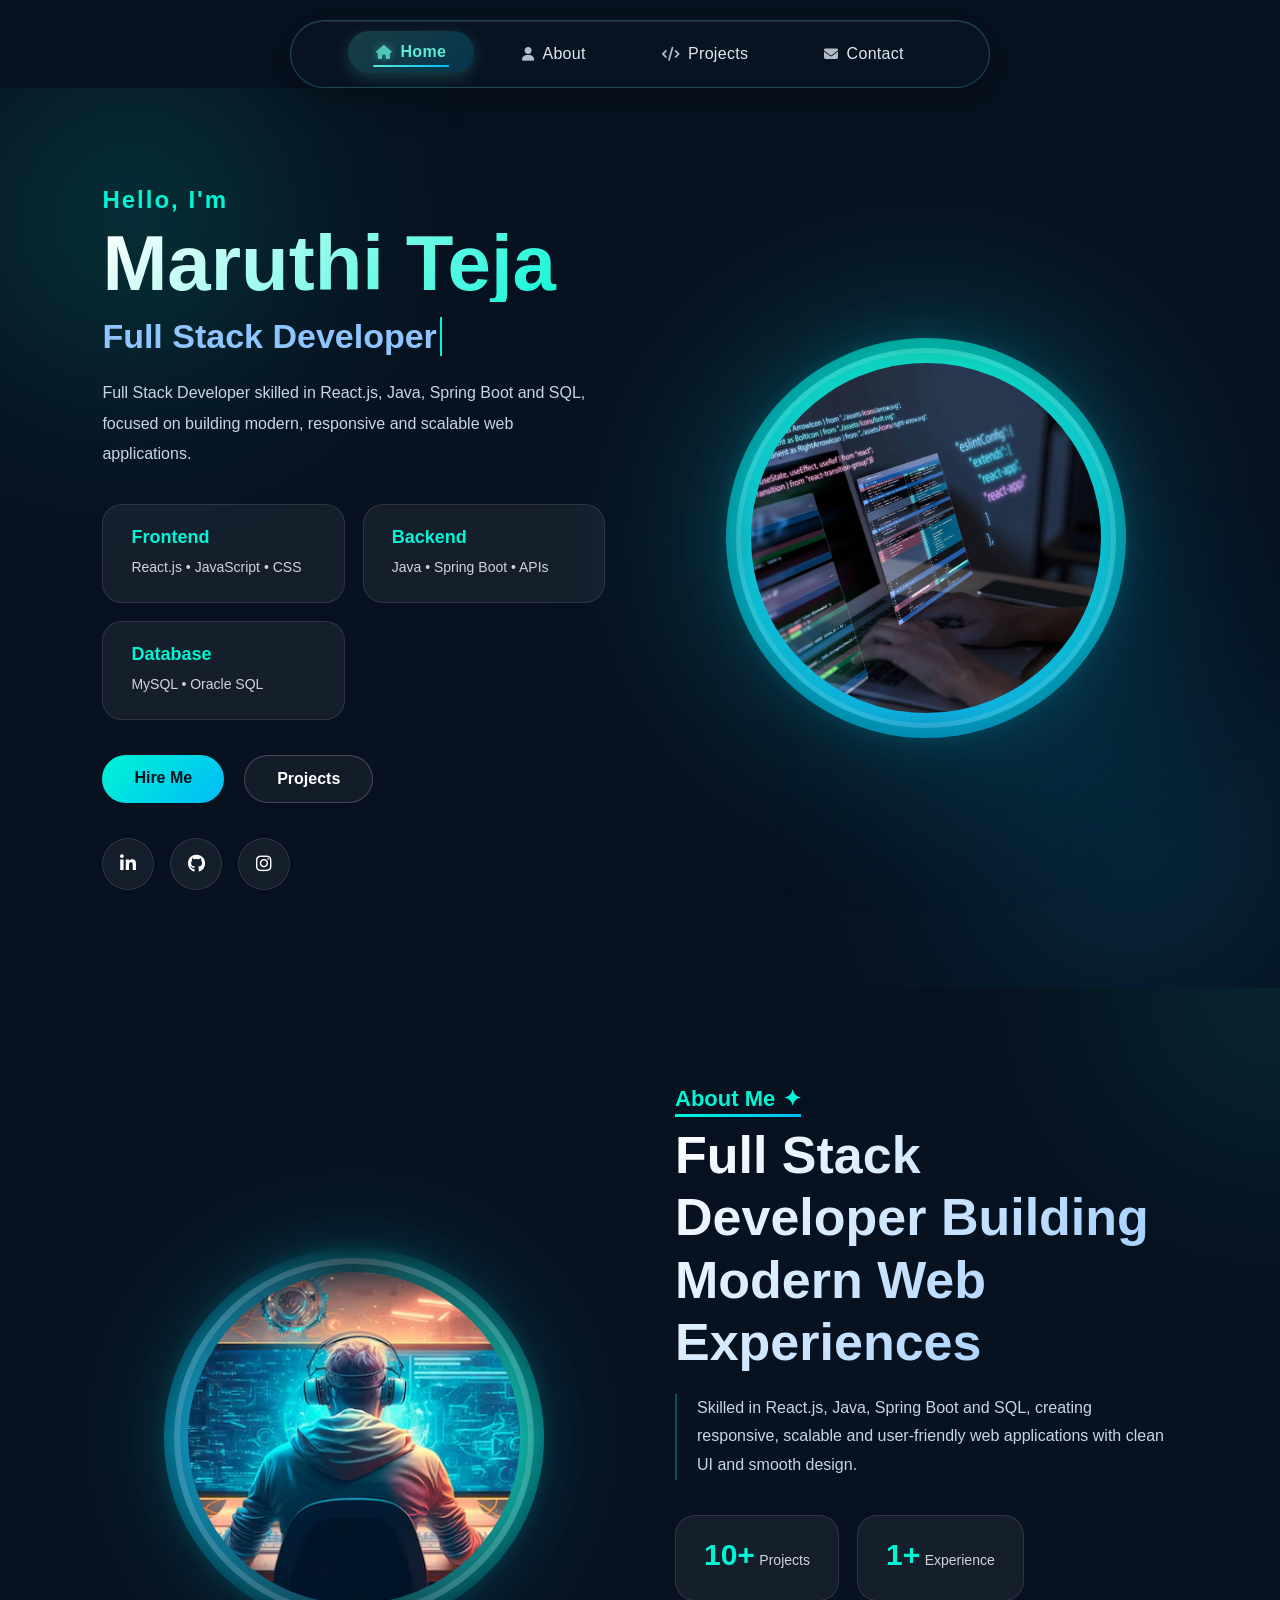
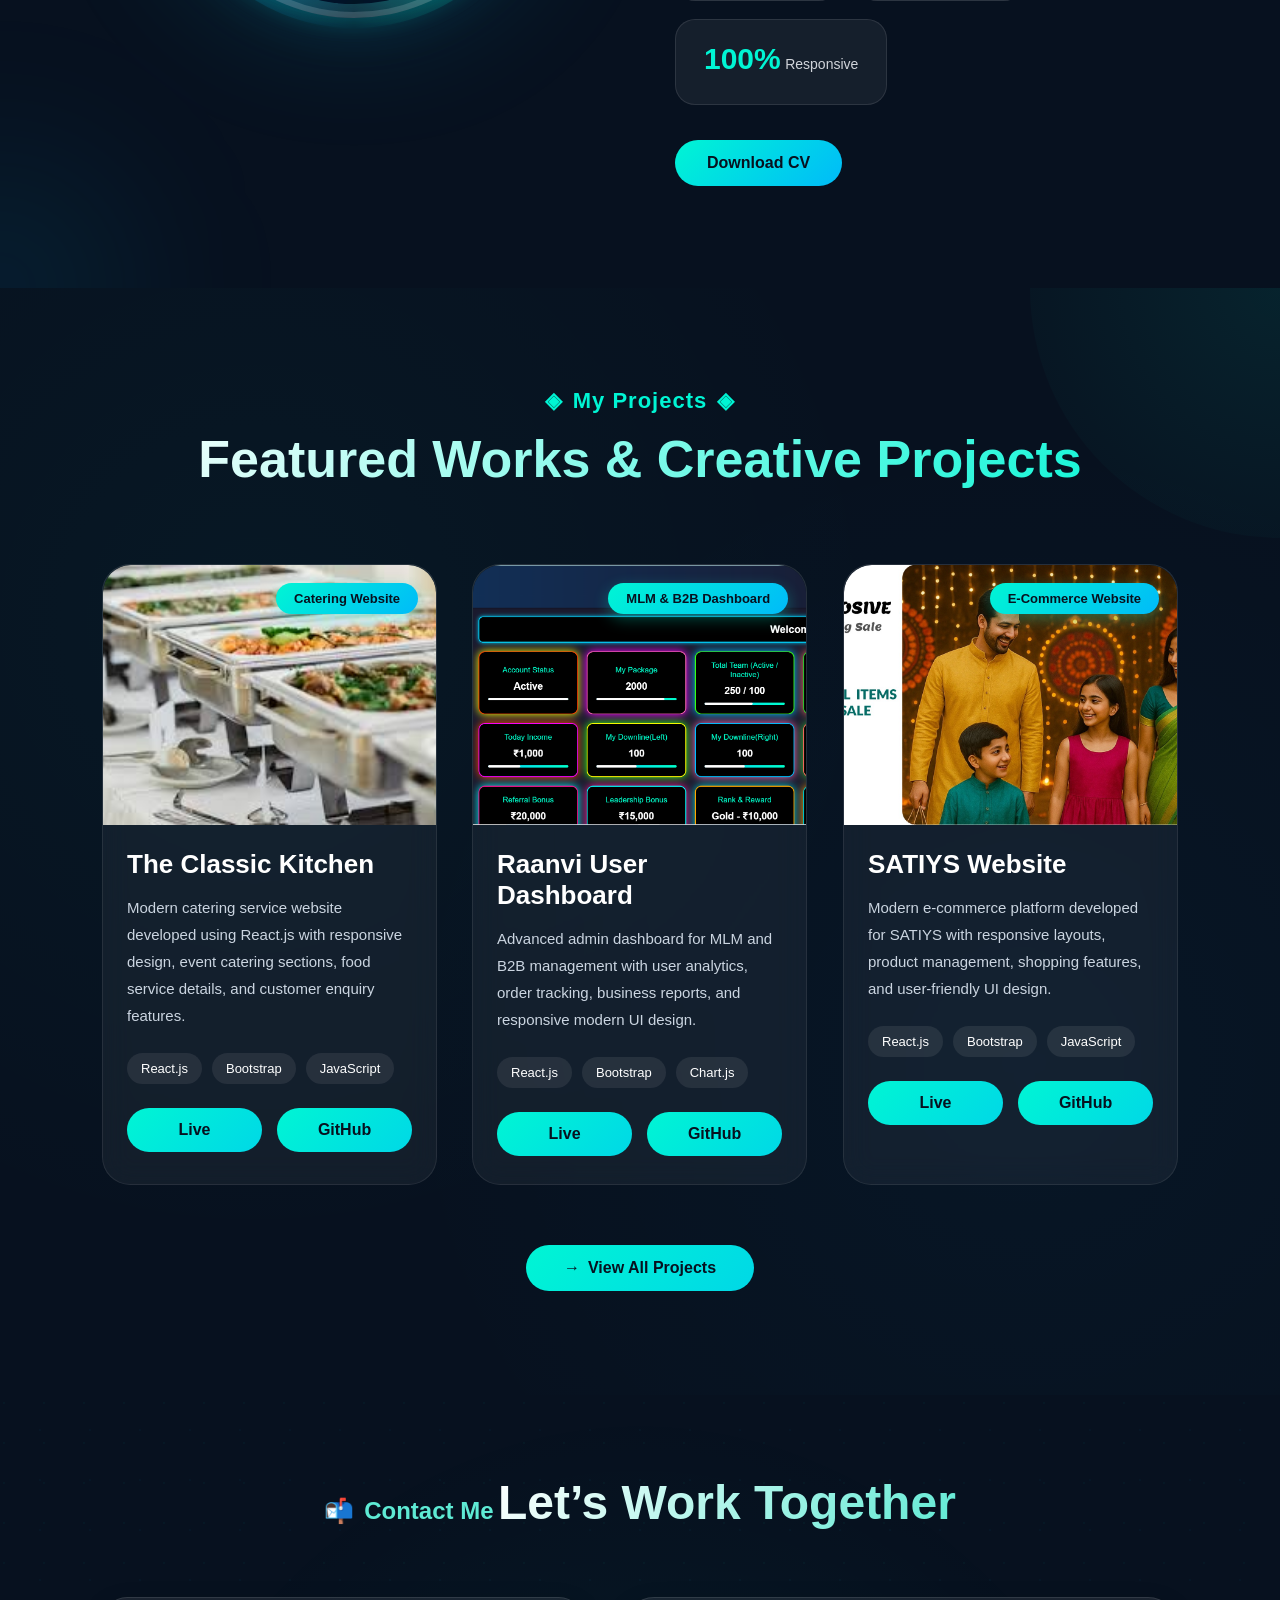
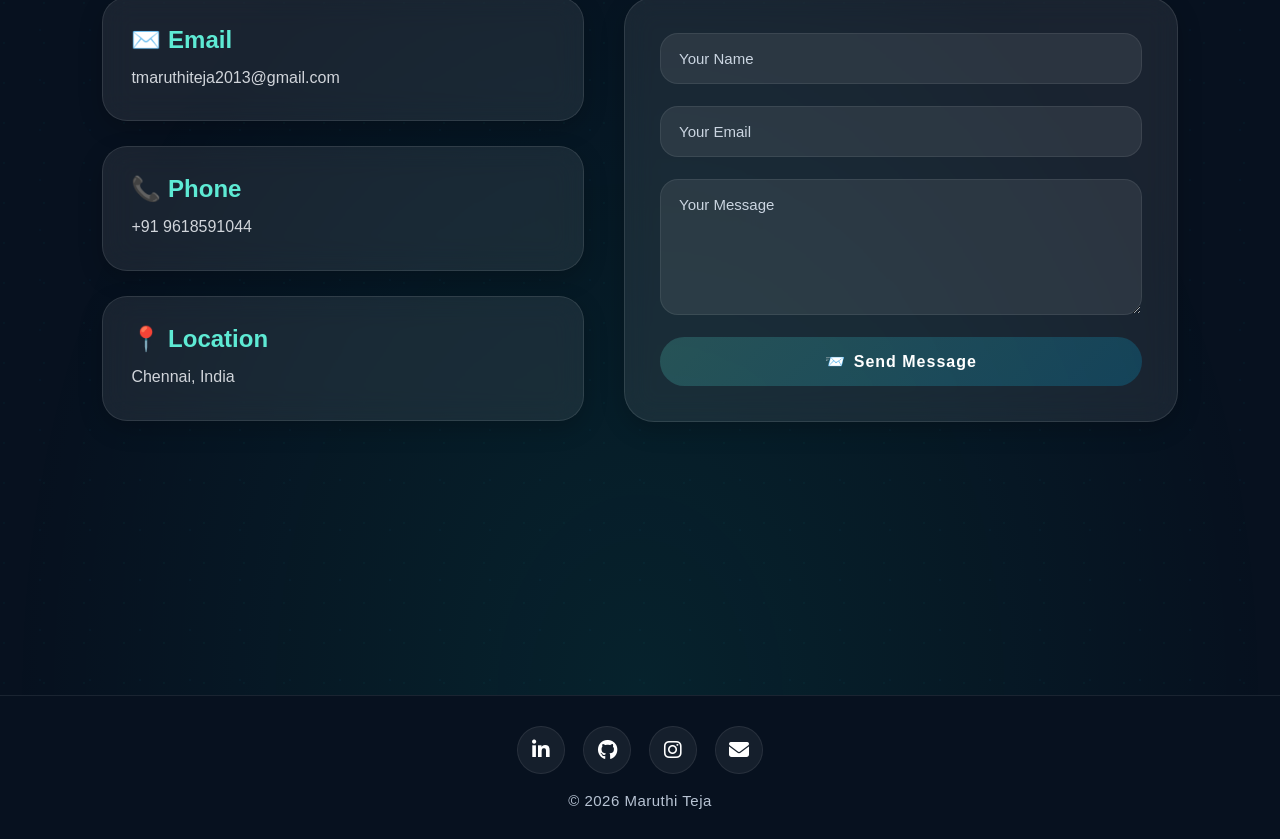
==== index.html @ 9d1a46e6 "Update latest changes" ====
<!DOCTYPE html>
<html lang="en">
<head>
  <meta charset="UTF-8">
  <meta name="viewport" content="width=device-width, initial-scale=1.0">
  <title>Maruthi Teja | Full Stack Developer Portfolio</title>
<link rel="icon" type="image/svg+xml" href="data:image/svg+xml,%3Csvg xmlns='http://www.w3.org/2000/svg' viewBox='0 0 100 100'%3E%3Cdefs%3E%3ClinearGradient id='g' x1='0%25' y1='0%25' x2='100%25' y2='100%25'%3E%3Cstop offset='0%25' stop-color='%2300f5d4'/%3E%3Cstop offset='100%25' stop-color='%2300bbf9'/%3E%3C/linearGradient%3E%3C/defs%3E%3Crect width='100' height='100' rx='22' fill='%2307111f'/%3E%3Crect x='8' y='8' width='84' height='84' rx='16' fill='none' stroke='url(%23g)' stroke-width='2.5'/%3E%3Ctext x='50%25' y='58%25' dominant-baseline='middle' text-anchor='middle' font-size='44' font-family='Arial, sans-serif' font-weight='900' fill='url(%23g)'%3EMT%3C/text%3E%3C/svg%3E">
<meta name="theme-color" content="#07111f">
<link rel="stylesheet" href="styles/index.css">
 <link rel="stylesheet" href="styles/navbar.css">
 <link rel="stylesheet" href="styles/about.css">
<link rel="stylesheet" href="styles/projects.css">
<link rel="stylesheet" href="styles/contact.css">
<link rel="stylesheet" href="styles/footer.css">
 
    <link rel="stylesheet"
    href="https://cdnjs.cloudflare.com/ajax/libs/font-awesome/6.5.1/css/all.min.css">
 <script>
      function sendToWhatsApp(e){
        e.preventDefault();
      
        let name = document.getElementById("name").value;
        let email = document.getElementById("email").value;
        let message = document.getElementById("message").value;
      
        let phoneNumber = "919618591044";
      
        let url = "https://wa.me/" + phoneNumber + "?text="
        + "Name: " + encodeURIComponent(name) + "%0a"
        + "Email: " + encodeURIComponent(email) + "%0a"
        + "Message: " + encodeURIComponent(message);
      
        window.open(url, "_blank");
      }
      // navbar
      // ===== SIMPLE & SMOOTH ACTIVE LINK DETECTION =====
(function() {
  'use strict';
  
  // Wait for everything to load
  window.addEventListener('load', function() {
    
    // Get all navigation links
    const navLinks = document.querySelectorAll('nav ul li a');
    
    // Get all sections
    const sections = {
      home: document.querySelector('.home') || document.getElementById('home'),
      about: document.getElementById('about'),
      projects: document.getElementById('projects'),
      contact: document.getElementById('contact')
    };
    
    // Add IDs if missing
    if (sections.home && !sections.home.id) sections.home.id = 'home';
    if (sections.about && !sections.about.id) sections.about.id = 'about';
    if (sections.projects && !sections.projects.id) sections.projects.id = 'projects';
    if (sections.contact && !sections.contact.id) sections.contact.id = 'contact';
    
    // Smooth scroll on click
    navLinks.forEach(link => {
      link.addEventListener('click', function(e) {
        e.preventDefault();
        const targetId = this.getAttribute('href').substring(1);
        const target = document.getElementById(targetId);
        
        if (target) {
          const offsetTop = target.offsetTop - 80;
          window.scrollTo({
            top: offsetTop,
            behavior: 'smooth'
          });
        }
      });
    });
    
    // Update active link on scroll with requestAnimationFrame
    let lastScrollY = 0;
    let ticking = false;
    
    function updateActiveLink() {
      const scrollY = window.scrollY;
      const windowHeight = window.innerHeight;
      
      let activeSection = 'home';
      let minDistance = Infinity;
      
      // Find which section is closest to viewport center
      for (const [id, section] of Object.entries(sections)) {
        if (section) {
          const sectionTop = section.offsetTop - 100;
          const sectionBottom = sectionTop + section.offsetHeight;
          const distance = Math.abs(scrollY - sectionTop);
          
          if (scrollY >= sectionTop - 100 && scrollY < sectionBottom - 100) {
            activeSection = id;
            break;
          }
          
          if (distance < minDistance) {
            minDistance = distance;
            activeSection = id;
          }
        }
      }
      
      // Special case for top of page
      if (scrollY < 100) {
        activeSection = 'home';
      }
      
      // Update active class
      navLinks.forEach(link => {
        const href = link.getAttribute('href').substring(1);
        if (href === activeSection) {
          if (!link.classList.contains('active')) {
            link.classList.add('active');
          }
        } else {
          if (link.classList.contains('active')) {
            link.classList.remove('active');
          }
        }
      });
      
      ticking = false;
    }
    
    // Throttled scroll handler
    window.addEventListener('scroll', function() {
      if (!ticking) {
        requestAnimationFrame(updateActiveLink);
        ticking = true;
      }
    });
    
    // Initial update
    updateActiveLink();
  });
})();
window.addEventListener("load",()=>{

const loader=document.getElementById("preloader");

setTimeout(()=>{

    loader.classList.add("hide");

    setTimeout(()=>{

        loader.remove();

    },1000);

},1800);

});
      </script>
</head>


<body>
  
<div id="preloader">

  <div class="bg-animation">
      <span></span>
      <span></span>
      <span></span>
      <span></span>
      <span></span>
      <span></span>
  </div>

  <div class="loader-box">

      <div class="ring ring1"></div>
      <div class="ring ring2"></div>
      <div class="ring ring3"></div>

      <div class="logo-box">

          <div class="logo-glow"></div>

          <h1>MT</h1>

      </div>

      <h3 class="loading">
          Loading Portfolio
          <span></span>
          <span></span>
          <span></span>
      </h3>

  </div>

</div>
  <header>
    <nav>
      <ul>
        <li><a href="#home"><i class="fas fa-home"></i> Home</a></li>
        <li><a href="#about"><i class="fas fa-user"></i> About</a></li>
        <li><a href="#projects"><i class="fas fa-code"></i> Projects</a></li>
        <li><a href="#contact"><i class="fas fa-envelope"></i> Contact</a></li>
      </ul>
    </nav>
  </header>
    
      <section class="home">

        <div class="content">
      
          <h3>Hello, I'm</h3>
      
          <h1>Maruthi Teja</h1>
      
          <h2>Full Stack Developer</h2>
      
          <p>
            Full Stack Developer skilled in React.js, Java,
            Spring Boot and SQL, focused on building modern,
            responsive and scalable web applications.
          </p>
      
          <div class="details">
      
            <div class="box">
              <h4>Frontend</h4>
              <span>React.js • JavaScript • CSS</span>
            </div>
      
            <div class="box">
              <h4>Backend</h4>
              <span>Java • Spring Boot • APIs</span>
            </div>
      
            <div class="box">
              <h4>Database</h4>
              <span>MySQL • Oracle SQL</span>
            </div>
      
          </div>
      
          <div class="buttons">
            <a href="#contact">Hire Me</a>
            <a href="#projects">Projects</a>
          </div>
      
          <div class="socials">
      
            <a href="https://www.linkedin.com/in/maruthi-teja-thamba/"><i class="fab fa-linkedin-in"></i></a>
      
            <a href="https://github.com/tejagithub-02"><i class="fab fa-github"></i></a>
      
            <a href="https://www.instagram.com/teja_thamba_06/" target="_blank">
              <i class="fab fa-instagram"></i>
            </a>
          </div>
      
        </div>
      
        <div class="image">
          <img src="images/photo11.jpeg" alt="profile">
        </div>
      
      </section>
      
  
  <!-- ABOUT SECTION -->

  <section class="about"id="about">

    <div class="about-image">
      <img src="images/about.jfif" alt="about">
    </div>
  
    <div class="about-content">
  
      <h4>About Me</h4>
  
      <h2>
        Full Stack Developer Building
        Modern Web Experiences
      </h2>
  
      <p>
        Skilled in React.js, Java, Spring Boot and SQL,
        creating responsive, scalable and user-friendly
        web applications with clean UI and smooth design.
      </p>
  
      <div class="about-boxes">
  
        <div class="box">
          <h3>10+</h3>
          <span>Projects</span>
        </div>
  
        <div class="box">
          <h3>1+</h3>
          <span>Experience</span>
        </div>
  
        <div class="box">
          <h3>100%</h3>
          <span>Responsive</span>
        </div>
  
      </div>
  
      <a href="pdf/teja.pdf" target="_blank"class="about-btn">Download CV</a>
  
    </div>
  
  </section>
<!-- PROJECTS SECTION -->

<section class="projects" id="projects">

  <div class="project-title">

    <h4>My Projects</h4>

    <h2>Featured Works & Creative Projects</h2>

  </div>

  <div class="project-container">

    <!-- PROJECT 1 -->
<div class="project-card">

  <div class="tag">Catering Website</div>

  <img src="images/catering.jfif" alt="The Classic Kitchen Website">

  <h3>The Classic Kitchen</h3>

  <p>
    Modern catering service website developed using React.js
    with responsive design, event catering sections,
    food service details, and customer enquiry features.
  </p>

  <div class="tech">
    <span>React.js</span>
    <span>Bootstrap</span>
    <span>JavaScript</span>
  </div>

  <div class="project-btns">
    <a href="https://tckitchen.in" target="_blank">Live</a>
    <a href="https://github.com/tejagithub-02/classic-kitchen">GitHub</a>
  </div>

</div>

    <!-- PROJECT 2 -->
    <div class="project-card">

      <div class="tag">MLM & B2B Dashboard</div>
    
      <img src="images/raanvi.png" alt="Raanvi User Dashboard">
    
      <h3>Raanvi User Dashboard</h3>
    
      <p>
        Advanced admin dashboard for MLM and B2B management
        with user analytics, order tracking, business reports,
        and responsive modern UI design.
      </p>
    
      <div class="tech">
        <span>React.js</span>
        <span>Bootstrap</span>
        <span>Chart.js</span>
      </div>
    
      <div class="project-btns">
        <a href="https://raanvi-user.vercel.app/" target="_blank">Live</a>
        <a href="https://github.com/tejagithub-02/raanvi-user">GitHub</a>
      </div>
    
    </div>

    <!-- PROJECT 3 -->
    <div class="project-card">

      <div class="tag">E-Commerce Website</div>
    
      <img src="images/satiys.jpg" alt="SATIYS E-Commerce Website">
    
      <h3>SATIYS Website</h3>
    
      <p>
        Modern e-commerce platform developed for SATIYS
        with responsive layouts, product management,
        shopping features, and user-friendly UI design.
      </p>
    
      <div class="tech">
        <span>React.js</span>
        <span>Bootstrap</span>
        <span>JavaScript</span>
      </div>
    
      <div class="project-btns">
        <a href="https://satiys-landing.vercel.app/" target="_blank">Live</a>
        <a href="https://github.com/tejagithub-02/satiys-landing">GitHub</a>
      </div>
    
    </div>

  </div>

  <!-- VIEW ALL BUTTON -->
  <div class="more-btn">
    <a href="projects.html">View All Projects</a>
  </div>

</section>
  <!-- CONTACT SECTION -->

<section class="contact" id="contact">

    <div class="contact-title">
  
      <h4>Contact Me</h4>
  
      <h2>
        Let’s Work Together
      </h2>
  
    </div>
  
    <div class="contact-container">
  
      <!-- LEFT SIDE -->
  
      <div class="contact-info">
  
        <div class="info-box">
          <h3>Email</h3>
          <p>tmaruthiteja2013@gmail.com</p>
        </div>
  
        <div class="info-box">
          <h3>Phone</h3>
          <p>+91 9618591044</p>
        </div>
  
        <div class="info-box">
          <h3>Location</h3>
          <p>Chennai, India</p>
        </div>
  
      </div>
  
      <!-- FORM -->
  
      <form class="contact-form" onsubmit="sendToWhatsApp(event)">

        <input type="text" id="name" placeholder="Your Name" required>
      
        <input type="email" id="email" placeholder="Your Email" required>
      
        <textarea rows="6" id="message" placeholder="Your Message"></textarea>
      
        <button type="submit">Send Message</button>
      
      </form>
      
     
  
    </div>
  
  </section>
  <!-- FOOTER -->

  <footer>

    <div class="footer-social">

        <a href="https://www.linkedin.com/in/maruthi-teja-thamba/" target="_blank" aria-label="LinkedIn">
            <i class="fab fa-linkedin-in"></i>
        </a>

        <a href="https://github.com/tejagithub-02" target="_blank" aria-label="GitHub">
            <i class="fab fa-github"></i>
        </a>

        <a href="https://www.instagram.com/teja_thamba_06/" target="_blank" aria-label="Instagram">
            <i class="fab fa-instagram"></i>
        </a>

        <a href="mailto:tmaruthiteja2013@gmail.com" aria-label="Email">
            <i class="fas fa-envelope"></i>
        </a>

    </div>

    <p>© 2026 Maruthi Teja</p>

</footer>
</body>
</html>
---- styles/index.css ----
*{
  margin:0;
  padding:0;
  box-sizing:border-box;
  font-family:Poppins,sans-serif;
}

body{
  background:#07111f;
  color:#fff;
  overflow-x:hidden;
}

/* HOME */
.home{
  min-height:100vh;
  display:flex;
  align-items:center;
  justify-content:space-between;
  gap:70px;
  padding:70px 8%;
  position:relative;
}

/* BACKGROUND GLOW */
.home::before,
.home::after{
  content:'';
  position:absolute;
  border-radius:50%;
  filter:blur(120px);
  z-index:-1;
}

.home::before{
  width:260px;
  height:260px;
  background:#00f5d4;
  top:0;
  left:0;
  opacity:.25;
}

.home::after{
  width:300px;
  height:300px;
  background:#00bbf9;
  right:0;
  bottom:0;
  opacity:.2;
}

/* CONTENT */
.content{
  flex:1;
  animation:left 1s ease;
}

.content h3{
  color:#00f5d4;
  font-size:24px;
  margin-bottom:10px;
  letter-spacing:2px;
}

.content h1{
  font-size:78px;
  line-height:1;
  margin-bottom:15px;
}

.content h2{
  font-size:34px;
  color:#8ec5ff;
  margin-bottom:22px;
}

.content p{
  max-width:560px;
  color:#cbd5e1;
  line-height:1.9;
  margin-bottom:35px;
}

/* DETAILS */
.details{
  display:grid;
  grid-template-columns:repeat(2,1fr);
  gap:18px;
  max-width:600px;
  margin-bottom:35px;
}

.box{
  padding:20px;
  border-radius:22px;
  background:rgba(255,255,255,.06);
  border:1px solid rgba(255,255,255,.1);
  backdrop-filter:blur(14px);
  transition:.4s;
  animation:up 1s ease;
}

.box:hover{
  transform:translateY(-8px) scale(1.03);
  box-shadow:0 12px 30px rgba(0,245,212,.18);
}

.box h4{
  color:#00f5d4;
  margin-bottom:8px;
  font-size:18px;
}

.box span{
  color:#d1d5db;
  font-size:14px;
  line-height:1.7;
}

/* BUTTONS */
.buttons{
  display:flex;
  gap:20px;
  margin-bottom:35px;
}

.buttons a{
  text-decoration:none;
  padding:14px 32px;
  border-radius:50px;
  font-weight:600;
  transition:.4s;
}

.buttons a:first-child{
  background:linear-gradient(135deg,#00f5d4,#00bbf9);
  color:#07111f;
}

.buttons a:last-child{
  border:1px solid rgba(255,255,255,.2);
  color:#fff;
  background:rgba(255,255,255,.05);
}

.buttons a:hover{
  transform:translateY(-6px) scale(1.05);
  box-shadow:0 12px 25px rgba(0,245,212,.25);
}

/* SOCIALS */
.socials{
  display:flex;
  gap:16px;
}

.socials a{
  width:52px;
  height:52px;
  border-radius:50%;
  display:flex;
  align-items:center;
  justify-content:center;
  text-decoration:none;
  color:#fff;
  font-size:18px;
  background:rgba(255,255,255,.06);
  border:1px solid rgba(255,255,255,.1);
  transition:.4s;
}

.socials a:hover{
  background:#00f5d4;
  color:#07111f;
  transform:translateY(-6px) rotate(8deg);
}

/* IMAGE */
.image{
  flex:1;
  display:flex;
  justify-content:center;
  align-items:center;
  position:relative;
  animation:right 1s ease;
}

.image::before{
  content:'';
  position:absolute;
  width:420px;
  height:420px;
  background:linear-gradient(135deg,#00f5d4,#00bbf9);
  border-radius:50%;
  filter:blur(90px);
  opacity:.25;
  animation:pulse 4s infinite;
}

.image img{
  width:380px;
  height:380px;
  object-fit:cover;
  border-radius:50%;
  position:relative;
  z-index:1;

  padding:10px;
  border:5px solid rgba(255,255,255,.12);

  background:rgba(255,255,255,.05);
  backdrop-filter:blur(12px);

  box-shadow:
  0 0 25px rgba(0,245,212,.25),
  0 0 60px rgba(0,187,249,.18);

  animation:float 4s ease-in-out infinite;
}


/* ANIMATIONS */
@keyframes float{
  50%{
    transform:translateY(-18px);
  }
}

@keyframes pulse{
  50%{
    transform:scale(1.08);
  }
}

@keyframes left{
  from{
    opacity:0;
    transform:translateX(-60px);
  }
  to{
    opacity:1;
    transform:translateX(0);
  }
}

@keyframes right{
  from{
    opacity:0;
    transform:translateX(60px);
  }
  to{
    opacity:1;
    transform:translateX(0);
  }
}

@keyframes up{
  from{
    opacity:0;
    transform:translateY(30px);
  }
  to{
    opacity:1;
    transform:translateY(0);
  }
}

/* MOBILE */
@media(max-width:900px){

  .home{
    flex-direction:column-reverse;
    text-align:center;
    padding:50px 6%;
    gap:40px;
  }

  .content h1{
    font-size:50px;
  }

  .content h2{
    font-size:26px;
  }

  .content p{
    max-width:100%;
  }

  .details{
    grid-template-columns:1fr;
    margin:auto auto 35px;
  }

  .buttons,
  .socials{
    justify-content:center;
  }

  .image img{
    width:260px;
    height:260px;
  }

  .image::before{
    width:260px;
    height:260px;
  }
}
/* ========== ADDITIONAL ANIMATIONS FOR YOUR SECTION ========== */

/* TYPING ANIMATION FOR H2 */
.content h2 {
  position: relative;
  display: inline-block;
}

.content h2::before {
  content: '';
  position: absolute;
  top: 0;
  right: -5px;
  width: 2px;
  height: 100%;
  background: #00f5d4;
  animation: blinkCursor 1s step-end infinite;
}

/* GLOW TEXT ANIMATION */
.content h1 {
  background: linear-gradient(135deg, #fff, #00f5d4, #00bbf9, #fff);
  background-size: 300% 300%;
  -webkit-background-clip: text;
  background-clip: text;
  color: transparent;
  animation: gradientShift 4s ease infinite;
}

/* STAGGERED BOX ANIMATIONS */
.details .box:nth-child(1) {
  animation: slideInLeft 0.6s ease 0.2s both;
}

.details .box:nth-child(2) {
  animation: slideInLeft 0.6s ease 0.4s both;
}

.details .box:nth-child(3) {
  animation: slideInLeft 0.6s ease 0.6s both;
}

/* BUTTON RIPPLE EFFECT */
.buttons a {
  position: relative;
  overflow: hidden;
}

.buttons a::before {
  content: '';
  position: absolute;
  top: 50%;
  left: 50%;
  width: 0;
  height: 0;
  border-radius: 50%;
  background: rgba(255, 255, 255, 0.3);
  transform: translate(-50%, -50%);
  transition: width 0.6s, height 0.6s;
}

.buttons a:hover::before {
  width: 300px;
  height: 300px;
}

/* SOCIAL ICONS BOUNCE ANIMATION */
.socials a {
  animation: bounceIn 0.8s ease forwards;
  opacity: 0;
  transform: scale(0);
}

.socials a:nth-child(1) {
  animation-delay: 0.2s;
}

.socials a:nth-child(2) {
  animation-delay: 0.4s;
}

.socials a:nth-child(3) {
  animation-delay: 0.6s;
}

/* IMAGE BORDER ROTATING EFFECT */
.image img {
  position: relative;
  animation: float 4s ease-in-out infinite, borderGlow 3s ease-in-out infinite;
}

.image::after {
  content: '';
  position: absolute;
  width: 400px;
  height: 400px;
  border-radius: 50%;
  background: conic-gradient(from 0deg, #00f5d4, #00bbf9, #00f5d4);
  animation: rotateBorder 4s linear infinite;
  z-index: 0;
  opacity: 0.6;
}

/* SCROLL REVEAL ANIMATION */
.content, .image {
  opacity: 0;
  animation: fadeInUp 1s ease forwards;
}

.content {
  animation-delay: 0.2s;
}

.image {
  animation-delay: 0.4s;
}

/* HOVER GLOW EFFECT ON BOXES */
.box {
  position: relative;
  overflow: hidden;
}

.box::before {
  content: '';
  position: absolute;
  top: -100%;
  left: -100%;
  width: 100%;
  height: 100%;
  background: linear-gradient(90deg, transparent, rgba(0, 245, 212, 0.2), transparent);
  transition: 0.5s;
}

.box:hover::before {
  top: 100%;
  left: 100%;
}

/* PULSE DOT ON PROFILE */
.image::before {
  animation: pulse 4s infinite, colorShift 6s infinite;
}

/* SHAKE EFFECT ON BUTTONS (subtle) */
.buttons a:hover {
  animation: shake 0.3s ease-in-out;
}

/* NEW KEYFRAMES */
@keyframes gradientShift {
  0% {
    background-position: 0% 50%;
  }
  50% {
    background-position: 100% 50%;
  }
  100% {
    background-position: 0% 50%;
  }
}

@keyframes blinkCursor {
  0%, 100% {
    opacity: 1;
  }
  50% {
    opacity: 0;
  }
}

@keyframes slideInLeft {
  from {
    opacity: 0;
    transform: translateX(-50px);
  }
  to {
    opacity: 1;
    transform: translateX(0);
  }
}

@keyframes bounceIn {
  0% {
    opacity: 0;
    transform: scale(0);
  }
  50% {
    opacity: 0.5;
    transform: scale(1.2);
  }
  100% {
    opacity: 1;
    transform: scale(1);
  }
}

@keyframes borderGlow {
  0%, 100% {
    box-shadow: 0 0 25px rgba(0, 245, 212, 0.25), 0 0 60px rgba(0, 187, 249, 0.18);
  }
  50% {
    box-shadow: 0 0 35px rgba(0, 245, 212, 0.5), 0 0 80px rgba(0, 187, 249, 0.35);
  }
}

@keyframes rotateBorder {
  from {
    transform: rotate(0deg);
  }
  to {
    transform: rotate(360deg);
  }
}

@keyframes fadeInUp {
  from {
    opacity: 0;
    transform: translateY(30px);
  }
  to {
    opacity: 1;
    transform: translateY(0);
  }
}

@keyframes colorShift {
  0%, 100% {
    background: linear-gradient(135deg, #00f5d4, #00bbf9);
  }
  50% {
    background: linear-gradient(135deg, #00bbf9, #00f5d4);
  }
}

@keyframes shake {
  0%, 100% {
    transform: translateX(0);
  }
  25% {
    transform: translateX(-3px);
  }
  75% {
    transform: translateX(3px);
  }
}

/* ADDITIONAL HOVER ENHANCEMENTS */
.box:hover h4 {
  animation: textGlow 0.5s ease infinite alternate;
}

@keyframes textGlow {
  from {
    text-shadow: 0 0 5px rgba(0, 245, 212, 0.5);
  }
  to {
    text-shadow: 0 0 15px rgba(0, 245, 212, 0.8);
  }
}

/* FLOATING PARTICLES BACKGROUND */
.home {
  overflow: hidden;
}

/* RESPONSIVE ADJUSTMENTS */
@media (max-width: 900px) {
  .image::after {
    width: 280px;
    height: 280px;
  }
  
  .content h2::before {
    display: none;
  }
}

/* pre loader */
/*==============================
        PREMIUM PRELOADER
===============================*/

#preloader{
  position:fixed;
  inset:0;
  display:flex;
  justify-content:center;
  align-items:center;
  background:#06111f;
  overflow:hidden;
  z-index:999999;
  transition:1s;
}

/* Background Glow */

#preloader::before{
  content:"";
  position:absolute;
  width:900px;
  height:900px;
  background:
  radial-gradient(circle,#00f5d420 0%,transparent 70%);
  animation:bgMove 8s linear infinite;
}

#preloader.hide{
  opacity:0;
  visibility:hidden;
}

.loader-box{
  position:relative;
  width:250px;
  height:250px;
  display:flex;
  justify-content:center;
  align-items:center;
}

/* Glass */

.logo-box{

  width:90px;
  height:90px;
  border-radius:24px;

  background:rgba(255,255,255,.05);

  backdrop-filter:blur(15px);

  border:1px solid rgba(255,255,255,.1);

  display:flex;
  justify-content:center;
  align-items:center;

  position:relative;

  z-index:20;

  animation:pulse 2s infinite;
}

.logo-box h1{

  color:white;

  font-size:40px;

  font-weight:900;

  letter-spacing:3px;

  background:linear-gradient(45deg,#00f5d4,#00bbf9,#ffffff);

  background-size:300%;

  -webkit-background-clip:text;

  -webkit-text-fill-color:transparent;

  animation:textFlow 3s linear infinite;

}

.logo-glow{

  position:absolute;

  width:140px;

  height:140px;

  border-radius:50%;

  background:#00f5d455;

  filter:blur(45px);

  animation:glow 2s infinite;

}

/* Rings */

.ring{

  position:absolute;

  border-radius:50%;

  border:2px solid transparent;

}

.ring1{

  width:220px;

  height:220px;

  border-top:3px solid #00f5d4;

  animation:spin 2s linear infinite;

}

.ring2{

  width:180px;

  height:180px;

  border-right:3px solid #00bbf9;

  animation:spinReverse 1.6s linear infinite;

}

.ring3{

  width:140px;

  height:140px;

  border-bottom:3px solid white;

  animation:spin 1.2s linear infinite;

}

/* Loading Text */

.loading{

  position:absolute;

  bottom:-55px;

  color:white;

  font-size:16px;

  letter-spacing:3px;

  font-weight:600;

}

.loading span{

  display:inline-block;

  width:7px;

  height:7px;

  margin-left:4px;

  border-radius:50%;

  background:#00f5d4;

  animation:dots 1.4s infinite;

}

.loading span:nth-child(2){

  animation-delay:.2s;

}

.loading span:nth-child(3){

  animation-delay:.4s;

}

/* Floating Particles */

.bg-animation span{

  position:absolute;

  display:block;

  width:10px;

  height:10px;

  border-radius:50%;

  background:#00f5d4;

  box-shadow:0 0 15px #00f5d4;

  animation:float 8s linear infinite;

}

.bg-animation span:nth-child(1){left:10%;animation-delay:0s;}
.bg-animation span:nth-child(2){left:25%;animation-delay:2s;}
.bg-animation span:nth-child(3){left:40%;animation-delay:4s;}
.bg-animation span:nth-child(4){left:60%;animation-delay:1s;}
.bg-animation span:nth-child(5){left:80%;animation-delay:3s;}
.bg-animation span:nth-child(6){left:92%;animation-delay:5s;}

@keyframes spin{
from{transform:rotate(0)}
to{transform:rotate(360deg)}
}

@keyframes spinReverse{
from{transform:rotate(360deg)}
to{transform:rotate(0)}
}

@keyframes pulse{

50%{
transform:scale(1.1);
}

}

@keyframes glow{

50%{
transform:scale(1.2);
opacity:.5;
}

}

@keyframes dots{

50%{
transform:translateY(-8px);
opacity:.3;
}

}

@keyframes float{

0%{

transform:translateY(110vh) scale(0);

opacity:0;

}

20%{

opacity:1;

}

100%{

transform:translateY(-20vh) scale(1.5);

opacity:0;

}

}

@keyframes textFlow{

0%{background-position:0%;}

100%{background-position:300%;}

}

@keyframes bgMove{

100%{

transform:rotate(360deg);

}
}
---- styles/navbar.css ----
/* ===== PREMIUM GLASS NAVBAR - WITH SMART ACTIVE STATES ===== */

header {
  width: auto;
  max-width: 90%;
  margin: 20px auto 0;
  padding: 12px 20px;
  border-radius: 60px;
  background: rgba(10, 20, 35, 0.75);
  backdrop-filter: blur(20px);
  -webkit-backdrop-filter: blur(20px);
  border: 1px solid rgba(94, 234, 212, 0.25);
  box-shadow: 0 8px 32px rgba(0, 0, 0, 0.3), inset 0 1px 1px rgba(255, 255, 255, 0.1);
  position: sticky;
  top: 20px;
  z-index: 1000;
  animation: navbarReveal 0.8s cubic-bezier(0.68, -0.55, 0.265, 1.55) forwards;
  transition: all 0.4s ease;
}

/* NAVBAR HOVER GLOW */
header:hover {
  background: rgba(10, 20, 35, 0.85);
  border-color: rgba(94, 234, 212, 0.5);
  box-shadow: 0 12px 40px rgba(94, 234, 212, 0.15), inset 0 1px 1px rgba(255, 255, 255, 0.15);
}

/* NAVIGATION CONTAINER */
nav ul {
  display: flex;
  justify-content: center;
  align-items: center;
  gap: 12px;
  list-style: none;
  flex-wrap: wrap;
  margin: 0;
  padding: 0;
}

/* NAV LINKS - MODERN DESIGN */
nav ul li a {
  text-decoration: none;
  color: #e2e8f0;
  padding: 10px 24px;
  border-radius: 40px;
  font-size: 15px;
  font-weight: 500;
  letter-spacing: 0.3px;
  position: relative;
  overflow: hidden;
  transition: all 0.3s cubic-bezier(0.4, 0, 0.2, 1);
  display: inline-flex;
  align-items: center;
  gap: 8px;
  backdrop-filter: blur(4px);
}

/* ===== ACTIVE LINK STYLES - ONLY WHEN SCROLLED TO SECTION ===== */
nav ul li a.active {
  background: linear-gradient(135deg, rgba(94, 234, 212, 0.2), rgba(0, 187, 249, 0.2));
  color: #5eead4;
  box-shadow: 0 0 15px rgba(94, 234, 212, 0.25);
  font-weight: 600;
}

nav ul li a.active::after {
  width: 60%;
  background: linear-gradient(90deg, #5eead4, #00bbf9);
}

nav ul li a.active i {
  color: #5eead4;
  text-shadow: 0 0 8px rgba(94, 234, 212, 0.5);
}

/* GLOW BACKGROUND ON HOVER */
nav ul li a::before {
  content: '';
  position: absolute;
  top: 0;
  left: 0;
  width: 100%;
  height: 100%;
  background: linear-gradient(135deg, rgba(94, 234, 212, 0.15), rgba(0, 187, 249, 0.1));
  border-radius: 40px;
  transform: scaleX(0);
  transform-origin: right;
  transition: transform 0.4s ease;
  z-index: -1;
}

nav ul li a:hover::before {
  transform: scaleX(1);
  transform-origin: left;
}

/* UNDERLINE EFFECT */
nav ul li a::after {
  content: "";
  position: absolute;
  left: 50%;
  bottom: 6px;
  width: 0%;
  height: 2.5px;
  background: linear-gradient(90deg, #5eead4, #00bbf9);
  border-radius: 10px;
  transform: translateX(-50%);
  transition: width 0.35s cubic-bezier(0.4, 0, 0.2, 1);
}

nav ul li a:hover::after {
  width: 60%;
}

/* HOVER EFFECTS */
nav ul li a:hover {
  color: #5eead4;
  transform: translateY(-3px);
  box-shadow: 0 6px 20px rgba(94, 234, 212, 0.25);
  text-shadow: 0 0 8px rgba(94, 234, 212, 0.4);
}

/* ACTIVE CLICK EFFECT */
nav ul li a:active {
  transform: translateY(1px) scale(0.97);
  transition: transform 0.1s;
}

/* ICON STYLES */
nav ul li a i {
  font-size: 14px;
  transition: transform 0.3s ease;
  opacity: 0.8;
}

nav ul li a:hover i {
  transform: translateY(-2px);
  opacity: 1;
  color: #5eead4;
}

/* ANIMATED ENTRY */
@keyframes navbarReveal {
  0% {
    opacity: 0;
    transform: translateY(-40px) scale(0.95);
  }
  60% {
    opacity: 0.9;
    transform: translateY(5px) scale(1.01);
  }
  100% {
    opacity: 1;
    transform: translateY(0) scale(1);
  }
}

/* STAGGERED LINK ANIMATIONS */
nav ul li {
  opacity: 0;
  animation: linkFadeIn 0.5s ease forwards;
}

nav ul li:nth-child(1) { animation-delay: 0.1s; }
nav ul li:nth-child(2) { animation-delay: 0.2s; }
nav ul li:nth-child(3) { animation-delay: 0.3s; }
nav ul li:nth-child(4) { animation-delay: 0.4s; }

@keyframes linkFadeIn {
  from {
    opacity: 0;
    transform: translateY(-15px);
  }
  to {
    opacity: 1;
    transform: translateY(0);
  }
}

/* SCROLL EFFECT */
header.scrolled {
  background: rgba(7, 17, 31, 0.95);
  backdrop-filter: blur(25px);
  border-color: rgba(94, 234, 212, 0.4);
  top: 15px;
  padding: 10px 20px;
}

/* DESKTOP OPTIMIZATION */
@media (min-width: 1200px) {
  header {
    max-width: 700px;
  }
  
  nav ul {
    gap: 20px;
  }
  
  nav ul li a {
    padding: 12px 28px;
    font-size: 16px;
  }
}

/* TABLET RESPONSIVE */
@media (max-width: 900px) {
  header {
    max-width: 95%;
    padding: 10px 16px;
    top: 15px;
    border-radius: 50px;
  }
  
  nav ul {
    gap: 8px;
  }
  
  nav ul li a {
    padding: 8px 16px;
    font-size: 13px;
  }
  
  nav ul li a::after {
    bottom: 4px;
    height: 2px;
  }
}

/* MOBILE RESPONSIVE */
@media (max-width: 600px) {
  header {
    max-width: 98%;
    padding: 8px 12px;
    top: 10px;
    border-radius: 45px;
  }
  
  nav ul {
    gap: 4px;
  }
  
  nav ul li a {
    padding: 6px 12px;
    font-size: 11px;
  }
  
  nav ul li a i {
    font-size: 10px;
  }
}

/* VERY SMALL DEVICES */
@media (max-width: 400px) {
  nav ul {
    gap: 3px;
  }
  
  nav ul li a {
    padding: 5px 10px;
    font-size: 10px;
  }
}

/* FOCUS STATE FOR ACCESSIBILITY */
nav ul li a:focus-visible {
  outline: 2px solid #5eead4;
  outline-offset: 2px;
  border-radius: 40px;
}

/* SMOOTH SCROLL BEHAVIOR */
html {
  scroll-behavior: smooth;
}
/* Smooth active link transitions */
nav ul li a {
  transition: all 0.35s cubic-bezier(0.25, 0.46, 0.45, 0.94) !important;
}

nav ul li a.active {
  background: linear-gradient(135deg, rgba(94, 234, 212, 0.2), rgba(0, 187, 249, 0.2));
  color: #5eead4;
  transform: translateY(-2px);
  box-shadow: 0 4px 15px rgba(94, 234, 212, 0.2);
}

nav ul li a.active::after {
  width: 60%;
}

/* Smooth page scroll */
html {
  scroll-behavior: smooth;
  scroll-padding-top: 80px;
}

/* Active link pulse animation on change */
@keyframes activeGlow {
  0% {
    text-shadow: 0 0 0px #5eead4;
  }
  100% {
    text-shadow: 0 0 8px #5eead4;
  }
}

nav ul li a.active {
  animation: activeGlow 0.4s ease-out;
}
---- styles/about.css ----
.about{
  min-height:100vh;
  display:flex;
  align-items:center;
  justify-content:space-between;
  gap:70px;
  padding:80px 8%;
}

/* IMAGE */

.about-image{
  flex:1;
  display:flex;
  justify-content:center;
  align-items:center;
}

.about-image::before{
  content:'';
  position:absolute;
  width:320px;
  height:320px;
  background:linear-gradient(135deg,#00f5d4,#00bbf9);
  border-radius:50%;
  filter:blur(80px);
  opacity:.25;
  animation:pulse 4s infinite;
}

.about-image img{
  width:360px;
  height:360px;
  object-fit:cover;
  border-radius:50%;
  border:6px solid rgba(255,255,255,.15);
  padding:8px;

  background:rgba(255,255,255,.05);
  backdrop-filter:blur(10px);

  box-shadow:
  0 0 25px rgba(0,245,212,.25),
  0 0 60px rgba(0,187,249,.15);

  animation:float 4s ease-in-out infinite;
}

/* CONTENT */

.about-content{
  flex:1;
}

.about-content h4{
  color:#00f5d4;
  font-size:22px;
  margin-bottom:12px;
}

.about-content h2{
  font-size:52px;
  line-height:1.2;
  margin-bottom:20px;
}

.about-content p{
  color:#cbd5e1;
  line-height:1.8;
  max-width:550px;
  margin-bottom:35px;
}

/* BOXES */

.about-boxes{
  display:flex;
  gap:18px;
  flex-wrap:wrap;
  margin-bottom:35px;
}

.box{
  padding:22px 28px;
  border-radius:20px;
  background:rgba(255,255,255,.06);
  border:1px solid rgba(255,255,255,.1);
  backdrop-filter:blur(12px);
  transition:.4s;
}

.box:hover{
  transform:translateY(-8px) scale(1.03);
  box-shadow:0 12px 25px rgba(0,245,212,.18);
}

.box h3{
  color:#00f5d4;
  font-size:30px;
  margin-bottom:6px;
}

.box span{
  color:#d1d5db;
}

/* BUTTON */

.about-btn{
  display:inline-block;
  text-decoration:none;
  color:#07111f;
  background:linear-gradient(135deg,#00f5d4,#00bbf9);
  padding:14px 32px;
  border-radius:40px;
  font-weight:600;
  transition:.4s;
}

.about-btn:hover{
  transform:translateY(-6px) scale(1.05);
}

/* ANIMATIONS */

@keyframes float{
  50%{
    transform:translateY(-18px);
  }
}

@keyframes pulse{
  50%{
    transform:scale(1.08);
  }
}

/* MOBILE */

@media(max-width:900px){

  .about{
    flex-direction:column;
    text-align:center;
    padding:60px 6%;
    gap:50px;
  }

  .about-content h2{
    font-size:36px;
  }

  .about-content p{
    max-width:100%;
  }

  .about-boxes{
    justify-content:center;
  }

  .image img,
  .about-image img{
    width:250px;
  }

  .about-image::before{
    width:240px;
    height:240px;
  }

}
/* ========== ENHANCED ANIMATIONS FOR ABOUT SECTION ========== */

/* ABOUT SECTION BASE */
.about {
  min-height: 100vh;
  display: flex;
  align-items: center;
  justify-content: space-between;
  gap: 70px;
  padding: 80px 8%;
  position: relative;
  overflow: hidden;
}

/* BACKGROUND GLOW FOR ABOUT SECTION */
.about::before {
  content: '';
  position: absolute;
  width: 400px;
  height: 400px;
  background: radial-gradient(circle, rgba(0, 245, 212, 0.15), transparent);
  border-radius: 50%;
  top: -200px;
  right: -200px;
  filter: blur(100px);
  animation: glowMove 10s ease-in-out infinite;
  z-index: -1;
}

.about::after {
  content: '';
  position: absolute;
  width: 300px;
  height: 300px;
  background: radial-gradient(circle, rgba(0, 187, 249, 0.12), transparent);
  border-radius: 50%;
  bottom: -150px;
  left: -150px;
  filter: blur(80px);
  animation: glowMove 8s ease-in-out infinite reverse;
  z-index: -1;
}

/* IMAGE ENHANCEMENTS */
.about-image {
  flex: 1;
  display: flex;
  justify-content: center;
  align-items: center;
  position: relative;
  animation: fadeInLeft 1s ease;
}

.about-image::before {
  content: '';
  position: absolute;
  width: 320px;
  height: 320px;
  background: linear-gradient(135deg, #00f5d4, #00bbf9);
  border-radius: 50%;
  filter: blur(80px);
  opacity: 0.25;
  animation: pulse 4s infinite, rotateGlow 6s linear infinite;
}

.about-image::after {
  content: '';
  position: absolute;
  width: 380px;
  height: 380px;
  border-radius: 50%;
  background: conic-gradient(from 0deg, transparent, #00f5d4, transparent, #00bbf9, transparent);
  animation: spinBorder 3s linear infinite;
  opacity: 0.4;
  z-index: 0;
}

.about-image img {
  width: 360px;
  height: 360px;
  object-fit: cover;
  border-radius: 50%;
  border: 6px solid rgba(255, 255, 255, 0.15);
  padding: 8px;
  background: rgba(255, 255, 255, 0.05);
  backdrop-filter: blur(10px);
  box-shadow: 0 0 25px rgba(0, 245, 212, 0.25), 0 0 60px rgba(0, 187, 249, 0.15);
  animation: float 4s ease-in-out infinite, imageGlow 3s ease-in-out infinite;
  position: relative;
  z-index: 1;
  transition: transform 0.5s ease;
}

.about-image img:hover {
  transform: scale(1.05);
  box-shadow: 0 0 40px rgba(0, 245, 212, 0.5), 0 0 80px rgba(0, 187, 249, 0.3);
}

/* CONTENT ENHANCEMENTS */
.about-content {
  flex: 1;
  animation: fadeInRight 1s ease;
}

.about-content h4 {
  color: #00f5d4;
  font-size: 22px;
  margin-bottom: 12px;
  position: relative;
  display: inline-block;
  animation: slideInFromTop 0.8s ease;
}

.about-content h4::before {
  content: '';
  position: absolute;
  bottom: -5px;
  left: 0;
  width: 0;
  height: 3px;
  background: linear-gradient(90deg, #00f5d4, #00bbf9);
  animation: expandWidth 1.5s ease-out forwards;
}

.about-content h4::after {
  content: '✦';
  margin-left: 8px;
  animation: starPulse 1.5s ease-in-out infinite;
  display: inline-block;
}

.about-content h2 {
  font-size: 52px;
  line-height: 1.2;
  margin-bottom: 20px;
  background: linear-gradient(135deg, #fff, #8ec5ff, #00f5d4);
  background-size: 200% 200%;
  -webkit-background-clip: text;
  background-clip: text;
  color: transparent;
  animation: gradientShift 4s ease infinite;
}

.about-content p {
  color: #cbd5e1;
  line-height: 1.8;
  max-width: 550px;
  margin-bottom: 35px;
  animation: fadeInUp 0.8s ease 0.2s both;
  position: relative;
  padding-left: 20px;
  border-left: 2px solid rgba(0, 245, 212, 0.3);
}

/* BOXES - STAGGERED ANIMATIONS */
.about-boxes {
  display: flex;
  gap: 18px;
  flex-wrap: wrap;
  margin-bottom: 35px;
}

.about-boxes .box {
  padding: 22px 28px;
  border-radius: 20px;
  background: rgba(255, 255, 255, 0.06);
  border: 1px solid rgba(255, 255, 255, 0.1);
  backdrop-filter: blur(12px);
  transition: 0.4s;
  position: relative;
  overflow: hidden;
  opacity: 0;
  animation: scaleIn 0.6s ease forwards;
}

.about-boxes .box:nth-child(1) {
  animation-delay: 0.2s;
}

.about-boxes .box:nth-child(2) {
  animation-delay: 0.4s;
}

.about-boxes .box:nth-child(3) {
  animation-delay: 0.6s;
}

.about-boxes .box::before {
  content: '';
  position: absolute;
  top: 0;
  left: -100%;
  width: 100%;
  height: 100%;
  background: linear-gradient(90deg, transparent, rgba(0, 245, 212, 0.1), transparent);
  transition: 0.6s;
}

.about-boxes .box:hover::before {
  left: 100%;
}

.about-boxes .box:hover {
  transform: translateY(-8px) scale(1.03);
  box-shadow: 0 12px 25px rgba(0, 245, 212, 0.18);
}

.about-boxes .box h3 {
  color: #00f5d4;
  font-size: 30px;
  margin-bottom: 6px;
  position: relative;
  display: inline-block;
}

.about-boxes .box h3::after {
  content: '';
  position: absolute;
  bottom: -2px;
  left: 0;
  width: 0;
  height: 2px;
  background: #00f5d4;
  transition: width 0.4s ease;
}

.about-boxes .box:hover h3::after {
  width: 100%;
}

.about-boxes .box span {
  color: #d1d5db;
  font-size: 14px;
}

/* COUNTER ANIMATION FOR NUMBERS */
.about-boxes .box h3 {
  animation: countUp 1.5s ease-out forwards;
}

@keyframes countUp {
  from {
    opacity: 0;
    transform: translateY(10px);
  }
  to {
    opacity: 1;
    transform: translateY(0);
  }
}

/* BUTTON ENHANCEMENTS */
.about-btn {
  display: inline-block;
  text-decoration: none;
  color: #07111f;
  background: linear-gradient(135deg, #00f5d4, #00bbf9);
  padding: 14px 32px;
  border-radius: 40px;
  font-weight: 600;
  transition: 0.4s;
  position: relative;
  overflow: hidden;
  animation: fadeInUp 0.8s ease 0.8s both;
}

.about-btn::before {
  content: '';
  position: absolute;
  top: 50%;
  left: 50%;
  width: 0;
  height: 0;
  border-radius: 50%;
  background: rgba(255, 255, 255, 0.4);
  transform: translate(-50%, -50%);
  transition: width 0.6s, height 0.6s;
}

.about-btn:hover::before {
  width: 300px;
  height: 300px;
}

.about-btn:hover {
  transform: translateY(-6px) scale(1.05);
  box-shadow: 0 10px 25px rgba(0, 245, 212, 0.3);
}

.about-btn:active {
  transform: translateY(-2px);
}

/* NEW KEYFRAMES */
@keyframes fadeInLeft {
  from {
    opacity: 0;
    transform: translateX(-50px);
  }
  to {
    opacity: 1;
    transform: translateX(0);
  }
}

@keyframes fadeInRight {
  from {
    opacity: 0;
    transform: translateX(50px);
  }
  to {
    opacity: 1;
    transform: translateX(0);
  }
}

@keyframes fadeInUp {
  from {
    opacity: 0;
    transform: translateY(30px);
  }
  to {
    opacity: 1;
    transform: translateY(0);
  }
}

@keyframes slideInFromTop {
  from {
    opacity: 0;
    transform: translateY(-20px);
  }
  to {
    opacity: 1;
    transform: translateY(0);
  }
}

@keyframes expandWidth {
  from {
    width: 0;
  }
  to {
    width: 100%;
  }
}

@keyframes starPulse {
  0%, 100% {
    opacity: 0.5;
    transform: scale(1);
  }
  50% {
    opacity: 1;
    transform: scale(1.2);
  }
}

@keyframes gradientShift {
  0%, 100% {
    background-position: 0% 50%;
  }
  50% {
    background-position: 100% 50%;
  }
}

@keyframes scaleIn {
  from {
    opacity: 0;
    transform: scale(0.8);
  }
  to {
    opacity: 1;
    transform: scale(1);
  }
}

@keyframes glowMove {
  0%, 100% {
    transform: translate(0, 0) scale(1);
  }
  50% {
    transform: translate(30px, 30px) scale(1.1);
  }
}

@keyframes rotateGlow {
  from {
    transform: rotate(0deg);
  }
  to {
    transform: rotate(360deg);
  }
}

@keyframes spinBorder {
  from {
    transform: rotate(0deg);
  }
  to {
    transform: rotate(360deg);
  }
}

@keyframes imageGlow {
  0%, 100% {
    box-shadow: 0 0 25px rgba(0, 245, 212, 0.25), 0 0 60px rgba(0, 187, 249, 0.15);
  }
  50% {
    box-shadow: 0 0 35px rgba(0, 245, 212, 0.5), 0 0 80px rgba(0, 187, 249, 0.3);
  }
}

/* EXISTING ANIMATIONS (keep these) */
@keyframes float {
  50% {
    transform: translateY(-18px);
  }
}

@keyframes pulse {
  50% {
    transform: scale(1.08);
  }
}

/* SCROLL REVEAL TRIGGER */
.about {
  opacity: 0;
  animation: sectionReveal 1s ease forwards;
  animation-delay: 0.1s;
}

@keyframes sectionReveal {
  from {
    opacity: 0;
    transform: translateY(30px);
  }
  to {
    opacity: 1;
    transform: translateY(0);
  }
}

/* MOBILE RESPONSIVE ENHANCEMENTS */
@media (max-width: 900px) {
  .about {
    flex-direction: column;
    text-align: center;
    padding: 60px 6%;
    gap: 50px;
  }

  .about-content h2 {
    font-size: 36px;
  }

  .about-content p {
    max-width: 100%;
    padding-left: 0;
    border-left: none;
  }

  .about-boxes {
    justify-content: center;
  }

  .about-image img {
    width: 250px;
    height: 250px;
  }

  .about-image::before {
    width: 240px;
    height: 240px;
  }

  .about-image::after {
    width: 270px;
    height: 270px;
  }

  .about-content h4::after {
    animation: none;
  }

  .about-content h4::before {
    width: 0;
  }
}
---- styles/projects.css ----
/* =========================
   PROJECT SECTION
========================= */

.projects{
  padding: 100px 8%;
  background: #07111f;
  position: relative;
  overflow: hidden;
}

/* TITLE */

.project-title{
  text-align: center;
  margin-bottom: 70px;
}

.project-title h4{
  color: #00f5d4;
  font-size: 22px;
  margin-bottom: 12px;
  letter-spacing: 1px;
}

.project-title h2{
  font-size: 52px;
  line-height: 1.3;
  color: #fff;
  font-weight: 700;
}

/* GRID */

.project-container{
  display: grid;
  grid-template-columns: repeat(auto-fit,minmax(320px,1fr));
  gap: 35px;
}

/* =========================
   PROJECT CARD
========================= */

.project-card{
  background: rgba(255,255,255,.05);
  border: 1px solid rgba(255,255,255,.08);
  border-radius: 28px;
  overflow: hidden;
  padding: 0;
  backdrop-filter: blur(14px);
  transition: .5s ease;
  position: relative;
  animation: fadeUp 1s ease;
}

/* GLOW BORDER */

.project-card::before{
  content: "";
  position: absolute;
  inset: 0;
  border-radius: 28px;
  padding: 1px;
  background: linear-gradient(
    135deg,
    rgba(0,245,212,.5),
    rgba(0,187,249,.2)
  );

  -webkit-mask-composite:
      linear-gradient(#fff 0 0) content-box,
      linear-gradient(#fff 0 0);

  -webkit-mask-composite: xor;
          mask-composite: exclude;

  pointer-events: none;
}

/* HOVER */

.project-card:hover{
  transform: translateY(-12px);
  box-shadow: 0 18px 40px rgba(0,245,212,.18);
}

/* =========================
   IMAGE
========================= */

.project-card img{
  width: 100%;
  height: 260px;
  object-fit: cover;
  border-radius: 28px 28px 0 0;
  transition: .6s ease;
  display: block;
}

.project-card:hover img{
  transform: scale(1.06);
}

/* =========================
   CONTENT
========================= */

.project-card h3,
.project-card p,
.tech,
.project-btns{
  padding-left: 24px;
  padding-right: 24px;
}

.project-card h3{
  font-size: 26px;
  margin-top: 24px;
  margin-bottom: 14px;
  color: #fff;
  font-weight: 700;
}

.project-card p{
  color: #cbd5e1;
  line-height: 1.8;
  margin-bottom: 24px;
  font-size: 15px;
}

/* =========================
   TAG
========================= */

.tag{
  position: absolute;
  top: 18px;
  right: 18px;
  background: linear-gradient(135deg,#00f5d4,#00bbf9);
  color: #07111f;
  padding: 8px 16px;
  border-radius: 30px;
  font-size: 13px;
  font-weight: 700;
  z-index: 10;
  box-shadow: 0 5px 15px rgba(0,245,212,.3);
}

/* =========================
   TECH STACK
========================= */

.tech{
  display: flex;
  flex-wrap: wrap;
  gap: 10px;
  margin-bottom: 24px;
}

.tech span{
  padding: 8px 14px;
  border-radius: 30px;
  background: rgba(255,255,255,.08);
  color: #fff;
  font-size: 13px;
  transition: .3s;
}

.tech span:hover{
  background: #00f5d4;
  color: #07111f;
  transform: translateY(-3px);
}

/* =========================
   BUTTONS
========================= */

.project-btns{
  display: flex;
  gap: 15px;
  padding-bottom: 28px;
}

.project-btns a,
.more-btn a{
  text-decoration: none;
  color: #07111f;
  background: linear-gradient(135deg,#00f5d4,#00bbf9);
  padding: 13px 24px;
  border-radius: 35px;
  font-weight: 700;
  transition: .4s;
  text-align: center;
}

/* BUTTON FLEX */

.project-btns a{
  flex: 1;
}

/* HOVER */

.project-btns a:hover,
.more-btn a:hover{
  transform: translateY(-5px);
  box-shadow: 0 10px 25px rgba(0,245,212,.35);
}

/* =========================
   VIEW ALL BUTTON
========================= */

.more-btn{
  text-align: center;
  margin-top: 60px;
}

/* =========================
   ANIMATION
========================= */

@keyframes fadeUp{

  from{
    opacity: 0;
    transform: translateY(50px);
  }

  to{
    opacity: 1;
    transform: translateY(0);
  }

}

/* =========================
   LARGE SCREENS
========================= */

@media(min-width:1400px){

  .project-container{
    grid-template-columns: repeat(3,1fr);
  }

  .project-card img{
    height: 320px;
  }

}

/* =========================
   TABLET
========================= */

@media(max-width:900px){

  .projects{
    padding: 70px 6%;
  }

  .project-title h2{
    font-size: 34px;
  }

  .project-container{
    grid-template-columns: 1fr;
  }

  .project-card img{
    height: 240px;
  }

}

/* =========================
   MOBILE
========================= */

@media(max-width:600px){

  .projects{
    padding: 60px 5%;
  }

  .project-title h4{
    font-size: 18px;
  }

  .project-title h2{
    font-size: 28px;
  }

  .project-card img{
    height: 210px;
  }

  .project-card h3{
    font-size: 22px;
  }

  .project-btns{
    flex-direction: column;
  }

}
/* ========== ULTRA-ADVANCED PROJECTS SECTION ANIMATIONS ========== */

/* SECTION BACKGROUND EFFECTS */
.projects {
  padding: 100px 8%;
  background: #07111f;
  position: relative;
  overflow: hidden;
}

/* ANIMATED BACKGROUND PARTICLES */
.projects::before {
  content: '';
  position: absolute;
  top: 0;
  left: 0;
  width: 100%;
  height: 100%;
  background-image: radial-gradient(circle at 20% 30%, rgba(0, 245, 212, 0.03) 0%, transparent 50%),
                    radial-gradient(circle at 80% 70%, rgba(0, 187, 249, 0.03) 0%, transparent 50%);
  animation: bgPulse 8s ease-in-out infinite;
  pointer-events: none;
  z-index: 0;
}

@keyframes bgPulse {
  0%, 100% {
    opacity: 0.5;
    transform: scale(1);
  }
  50% {
    opacity: 1;
    transform: scale(1.05);
  }
}

/* FLOATING ORBS */
.projects::after {
  content: '';
  position: absolute;
  width: 500px;
  height: 500px;
  background: radial-gradient(circle, rgba(0, 245, 212, 0.08), transparent);
  border-radius: 50%;
  top: -250px;
  right: -250px;
  animation: floatOrb 20s ease-in-out infinite;
  pointer-events: none;
  z-index: 0;
}

@keyframes floatOrb {
  0%, 100% {
    transform: translate(0, 0) scale(1);
  }
  25% {
    transform: translate(-50px, 50px) scale(1.1);
  }
  50% {
    transform: translate(50px, -30px) scale(0.95);
  }
  75% {
    transform: translate(-30px, -50px) scale(1.05);
  }
}

/* TITLE ENHANCEMENTS */
.project-title {
  text-align: center;
  margin-bottom: 70px;
  position: relative;
  z-index: 1;
}

.project-title h4 {
  color: #00f5d4;
  font-size: 22px;
  margin-bottom: 12px;
  letter-spacing: 1px;
  position: relative;
  display: inline-block;
  animation: titleReveal 0.8s ease;
}

.project-title h4::before {
  content: '◈';
  margin-right: 10px;
  animation: rotateIcon 3s linear infinite;
  display: inline-block;
}

.project-title h4::after {
  content: '◈';
  margin-left: 10px;
  animation: rotateIcon 3s linear infinite reverse;
  display: inline-block;
}

@keyframes rotateIcon {
  from {
    transform: rotate(0deg);
  }
  to {
    transform: rotate(360deg);
  }
}

@keyframes titleReveal {
  from {
    opacity: 0;
    transform: translateY(-20px);
  }
  to {
    opacity: 1;
    transform: translateY(0);
  }
}

.project-title h2 {
  font-size: 52px;
  line-height: 1.3;
  color: #fff;
  font-weight: 700;
  background: linear-gradient(135deg, #fff, #00f5d4, #00bbf9, #fff);
  background-size: 300% 300%;
  -webkit-background-clip: text;
  background-clip: text;
  color: transparent;
  animation: titleGradient 5s ease infinite, titleGlow 3s ease-in-out infinite;
}

@keyframes titleGradient {
  0%, 100% {
    background-position: 0% 50%;
  }
  50% {
    background-position: 100% 50%;
  }
}

@keyframes titleGlow {
  0%, 100% {
    text-shadow: 0 0 20px rgba(0, 245, 212, 0.3);
  }
  50% {
    text-shadow: 0 0 40px rgba(0, 245, 212, 0.6);
  }
}

/* GRID CONTAINER ANIMATION */
.project-container {
  display: grid;
  grid-template-columns: repeat(auto-fit, minmax(320px, 1fr));
  gap: 35px;
  position: relative;
  z-index: 1;
}

/* PROJECT CARD - ADVANCED */
.project-card {
  background: rgba(255, 255, 255, 0.05);
  border: 1px solid rgba(255, 255, 255, 0.08);
  border-radius: 28px;
  overflow: hidden;
  backdrop-filter: blur(14px);
  transition: all 0.5s cubic-bezier(0.4, 0, 0.2, 1);
  position: relative;
  opacity: 0;
  animation: cardReveal 0.8s ease forwards;
  transform-style: preserve-3d;
  perspective: 1000px;
}

/* STAGGERED CARD REVEAL */
.project-card:nth-child(1) {
  animation-delay: 0.1s;
}
.project-card:nth-child(2) {
  animation-delay: 0.3s;
}
.project-card:nth-child(3) {
  animation-delay: 0.5s;
}

@keyframes cardReveal {
  from {
    opacity: 0;
    transform: translateY(60px) scale(0.9);
  }
  to {
    opacity: 1;
    transform: translateY(0) scale(1);
  }
}

/* 3D GLOW BORDER ON CARD */
.project-card::before {
  content: "";
  position: absolute;
  inset: 0;
  border-radius: 28px;
  padding: 2px;
  background: linear-gradient(135deg, rgba(0, 245, 212, 0.6), rgba(0, 187, 249, 0.3), rgba(0, 245, 212, 0.6));
  background-size: 200% 200%;
  -webkit-mask-composite:linear-gradient(#fff 0 0) content-box, linear-gradient(#fff 0 0);
  -webkit-mask-composite: xor;
  mask-composite: exclude;
  pointer-events: none;
  opacity: 0;
  transition: opacity 0.5s;
  animation: borderFlow 3s ease infinite;
}

.project-card:hover::before {
  opacity: 1;
}

@keyframes borderFlow {
  0%, 100% {
    background-position: 0% 0%;
  }
  50% {
    background-position: 100% 100%;
  }
}

.project-card:hover {
  transform: translateY(-15px) scale(1.02);
  box-shadow: 0 20px 40px rgba(0, 245, 212, 0.25), 0 0 30px rgba(0, 187, 249, 0.15);
}

/* IMAGE WITH ZOOM AND OVERLAY */
.project-card {
  position: relative;
  overflow: hidden;
}

.project-card img {
  width: 100%;
  height: 260px;
  object-fit: cover;
  border-radius: 28px 28px 0 0;
  transition: all 0.7s cubic-bezier(0.4, 0, 0.2, 1);
  display: block;
  position: relative;
  z-index: 1;
}

.project-card::after {
  content: '';
  position: absolute;
  top: 0;
  left: 0;
  width: 100%;
  height: 260px;
  background: linear-gradient(135deg, rgba(0, 245, 212, 0.3), transparent);
  opacity: 0;
  transition: opacity 0.5s;
  z-index: 2;
  pointer-events: none;
  border-radius: 28px 28px 0 0;
}

.project-card:hover::after {
  opacity: 0.5;
}

.project-card:hover img {
  transform: scale(1.1) rotate(1deg);
}

/* TAG WITH PULSE EFFECT */
.tag {
  position: absolute;
  top: 18px;
  right: 18px;
  background: linear-gradient(135deg, #00f5d4, #00bbf9);
  color: #07111f;
  padding: 8px 18px;
  border-radius: 30px;
  font-size: 13px;
  font-weight: 700;
  z-index: 10;
  box-shadow: 0 5px 15px rgba(0, 245, 212, 0.3);
  animation: tagGlow 2s ease-in-out infinite;
  transition: all 0.3s;
}

@keyframes tagGlow {
  0%, 100% {
    box-shadow: 0 5px 15px rgba(0, 245, 212, 0.3);
    transform: scale(1);
  }
  50% {
    box-shadow: 0 5px 25px rgba(0, 245, 212, 0.6);
    transform: scale(1.05);
  }
}

.tag:hover {
  transform: translateX(-5px) rotate(-3deg);
}

/* TITLE WITH UNDERLINE ANIMATION */
.project-card h3 {
  font-size: 26px;
  margin-top: 24px;
  margin-bottom: 14px;
  color: #fff;
  font-weight: 700;
  padding-left: 24px;
  padding-right: 24px;
  position: relative;
  display: inline-block;
  transition: all 0.3s;
}

.project-card h3::after {
  content: '';
  position: absolute;
  bottom: -5px;
  left: 0;
  width: 0;
  height: 2px;
  background: linear-gradient(90deg, #00f5d4, #00bbf9);
  transition: width 0.4s ease;
}

.project-card:hover h3::after {
  width: 100%;
}

/* DESCRIPTION WITH FADE IN */
.project-card p {
  color: #cbd5e1;
  line-height: 1.8;
  margin-bottom: 24px;
  font-size: 15px;
  padding-left: 24px;
  padding-right: 24px;
  transition: all 0.3s;
}

.project-card:hover p {
  transform: translateX(5px);
  color: #e2e8f0;
}

/* TECH STACK - ENHANCED */
.tech {
  display: flex;
  flex-wrap: wrap;
  gap: 10px;
  margin-bottom: 24px;
  padding-left: 24px;
  padding-right: 24px;
}

.tech span {
  padding: 8px 14px;
  border-radius: 30px;
  background: rgba(255, 255, 255, 0.08);
  color: #fff;
  font-size: 13px;
  transition: all 0.3s cubic-bezier(0.68, -0.55, 0.265, 1.55);
  position: relative;
  overflow: hidden;
  cursor: default;
}

.tech span::before {
  content: '';
  position: absolute;
  top: 0;
  left: -100%;
  width: 100%;
  height: 100%;
  background: linear-gradient(90deg, transparent, rgba(255, 255, 255, 0.2), transparent);
  transition: left 0.5s;
}

.tech span:hover::before {
  left: 100%;
}

.tech span:hover {
  background: linear-gradient(135deg, #00f5d4, #00bbf9);
  color: #07111f;
  transform: translateY(-5px) scale(1.05);
  box-shadow: 0 5px 15px rgba(0, 245, 212, 0.3);
}

/* BUTTONS - ADVANCED */
.project-btns {
  display: flex;
  gap: 15px;
  padding-left: 24px;
  padding-right: 24px;
  padding-bottom: 28px;
}

.project-btns a {
  text-decoration: none;
  color: #07111f;
  background: linear-gradient(135deg, #00f5d4, #00bbf9);
  background-size: 200% 200%;
  padding: 13px 24px;
  border-radius: 35px;
  font-weight: 700;
  transition: all 0.4s cubic-bezier(0.68, -0.55, 0.265, 1.55);
  text-align: center;
  position: relative;
  overflow: hidden;
  flex: 1;
  animation: btnGradient 3s ease infinite;
}

@keyframes btnGradient {
  0%, 100% {
    background-position: 0% 50%;
  }
  50% {
    background-position: 100% 50%;
  }
}

.project-btns a::before {
  content: '';
  position: absolute;
  top: 50%;
  left: 50%;
  width: 0;
  height: 0;
  border-radius: 50%;
  background: rgba(255, 255, 255, 0.4);
  transform: translate(-50%, -50%);
  transition: width 0.6s, height 0.6s;
}

.project-btns a:hover::before {
  width: 300px;
  height: 300px;
}

.project-btns a:hover {
  transform: translateY(-6px) scale(1.03);
  box-shadow: 0 12px 25px rgba(0, 245, 212, 0.4);
}

.project-btns a:active {
  transform: translateY(2px);
}

/* VIEW ALL BUTTON */
.more-btn {
  text-align: center;
  margin-top: 60px;
  position: relative;
  z-index: 1;
}

.more-btn a {
  text-decoration: none;
  color: #07111f;
  background: linear-gradient(135deg, #00f5d4, #00bbf9);
  background-size: 200% 200%;
  padding: 14px 38px;
  border-radius: 50px;
  font-weight: 700;
  transition: all 0.4s cubic-bezier(0.68, -0.55, 0.265, 1.55);
  text-align: center;
  display: inline-block;
  position: relative;
  overflow: hidden;
  animation: btnPulse 2s ease-in-out infinite, btnGradient 3s ease infinite;
}

@keyframes btnPulse {
  0%, 100% {
    box-shadow: 0 0 0 0 rgba(0, 245, 212, 0.4);
  }
  50% {
    box-shadow: 0 0 0 15px rgba(0, 245, 212, 0);
  }
}

.more-btn a::before {
  content: '→';
  margin-right: 8px;
  display: inline-block;
  transition: transform 0.3s;
}

.more-btn a:hover::before {
  transform: translateX(5px);
}

.more-btn a:hover {
  transform: translateY(-6px) scale(1.05);
  box-shadow: 0 15px 30px rgba(0, 245, 212, 0.4);
}

/* SCROLL REVEAL ANIMATION (Add this class with JS) */
.project-card.reveal {
  animation: none;
  opacity: 0;
  transform: translateY(50px);
}

.project-card.reveal.visible {
  animation: cardReveal 0.8s ease forwards;
}

/* RESPONSIVE ENHANCEMENTS */
@media (min-width: 1400px) {
  .project-container {
    grid-template-columns: repeat(3, 1fr);
  }
  
  .project-card img {
    height: 320px;
  }
  
  .project-card::after {
    height: 320px;
  }
}

@media (max-width: 900px) {
  .projects {
    padding: 70px 6%;
  }
  
  .project-title h2 {
    font-size: 34px;
  }
  
  .project-container {
    grid-template-columns: 1fr;
  }
  
  .project-card img {
    height: 240px;
  }
  
  .project-card::after {
    height: 240px;
  }
  
  .project-title h4::before,
  .project-title h4::after {
    display: none;
  }
}

@media (max-width: 600px) {
  .projects {
    padding: 60px 5%;
  }
  
  .project-title h4 {
    font-size: 18px;
  }
  
  .project-title h2 {
    font-size: 28px;
  }
  
  .project-card img {
    height: 210px;
  }
  
  .project-card::after {
    height: 210px;
  }
  
  .project-card h3 {
    font-size: 22px;
  }
  
  .project-btns {
    flex-direction: column;
  }
  
  .tag {
    animation: none;
  }
}

/* CARD LOADING SKELETON EFFECT (Optional) */
@keyframes shimmer {
  0% {
    background-position: -200% 0;
  }
  100% {
    background-position: 200% 0;
  }
}
---- styles/contact.css ----
/* ========== ULTRA-ADVANCED CONTACT SECTION ANIMATIONS ========== */

/* SECTION BACKGROUND */
.contact {
  width: 100%;
  min-height: 100vh;
  padding: 80px 8%;
  position: relative;
  overflow: hidden;
}

/* ANIMATED BACKGROUND WAVES */
.contact::before {
  content: '';
  position: absolute;
  bottom: 0;
  left: 0;
  width: 100%;
  height: 100%;
  background: radial-gradient(ellipse at 50% 100%, rgba(0, 245, 212, 0.08), transparent 70%);
  animation: waveRise 6s ease-in-out infinite;
  pointer-events: none;
  z-index: 0;
}

@keyframes waveRise {
  0%, 100% {
      transform: translateY(0) scale(1);
      opacity: 0.5;
  }
  50% {
      transform: translateY(-20px) scale(1.05);
      opacity: 0.8;
  }
}

/* FLOATING DOTS BACKGROUND */
.contact::after {
  content: '';
  position: absolute;
  top: 0;
  left: 0;
  width: 100%;
  height: 100%;
  background-image: radial-gradient(circle at 10% 20%, rgba(0, 245, 212, 0.03) 1px, transparent 1px),
                    radial-gradient(circle at 80% 70%, rgba(0, 187, 249, 0.03) 1px, transparent 1px);
  background-size: 40px 40px, 50px 50px;
  animation: dotFloat 20s linear infinite;
  pointer-events: none;
  z-index: 0;
}

@keyframes dotFloat {
  from {
      background-position: 0 0, 0 0;
  }
  to {
      background-position: 200px 200px, -200px -200px;
  }
}

/* TITLE ENHANCEMENTS */
.contact-title {
  text-align: center;
  margin-bottom: 60px;
  position: relative;
  z-index: 1;
}

.contact-title h4 {
  color: #5eead4;
  font-size: 24px;
  margin-bottom: 12px;
  position: relative;
  display: inline-block;
  animation: titleGlow 2s ease-in-out infinite;
}

@keyframes titleGlow {
  0%, 100% {
      text-shadow: 0 0 5px rgba(94, 234, 212, 0.5);
  }
  50% {
      text-shadow: 0 0 20px rgba(94, 234, 212, 0.8);
  }
}

.contact-title h4::before {
  content: '📬';
  margin-right: 10px;
  display: inline-block;
  animation: emojiBounce 1s ease-in-out infinite;
}

@keyframes emojiBounce {
  0%, 100% {
      transform: translateY(0px);
  }
  50% {
      transform: translateY(-5px);
  }
}

.contact-title h2 {
  font-size: 48px;
  background: linear-gradient(135deg, #fff, #5eead4, #00bbf9, #fff);
  background-size: 300% 300%;
  -webkit-background-clip: text;
  background-clip: text;
  color: transparent;
  animation: titleGradientWave 4s ease infinite, titleScale 3s ease-in-out infinite;
  display: inline-block;
}

@keyframes titleGradientWave {
  0%, 100% {
      background-position: 0% 50%;
  }
  50% {
      background-position: 100% 50%;
  }
}

@keyframes titleScale {
  0%, 100% {
      transform: scale(1);
  }
  50% {
      transform: scale(1.02);
  }
}

/* CONTAINER LAYOUT */
.contact-container {
  display: flex;
  justify-content: space-between;
  align-items: flex-start;
  gap: 40px;
  flex-wrap: wrap;
  position: relative;
  z-index: 1;
}

/* LEFT SIDE - INFO BOXES */
.contact-info {
  flex: 1;
  display: flex;
  flex-direction: column;
  gap: 25px;
}

.info-box {
  padding: 28px;
  border-radius: 25px;
  background: rgba(255, 255, 255, 0.08);
  backdrop-filter: blur(15px);
  border: 1px solid rgba(255, 255, 255, 0.1);
  box-shadow: 0 8px 25px rgba(0, 0, 0, 0.2);
  transition: all 0.5s cubic-bezier(0.68, -0.55, 0.265, 1.55);
  position: relative;
  overflow: hidden;
  opacity: 0;
  animation: slideInFromLeft 0.8s ease forwards;
}

.info-box:nth-child(1) { animation-delay: 0.1s; }
.info-box:nth-child(2) { animation-delay: 0.3s; }
.info-box:nth-child(3) { animation-delay: 0.5s; }

@keyframes slideInFromLeft {
  from {
      opacity: 0;
      transform: translateX(-60px);
  }
  to {
      opacity: 1;
      transform: translateX(0);
  }
}

/* INFO BOX GLOW BORDER */
.info-box::before {
  content: '';
  position: absolute;
  top: 0;
  left: -100%;
  width: 100%;
  height: 100%;
  background: linear-gradient(90deg, transparent, rgba(94, 234, 212, 0.2), transparent);
  transition: left 0.6s;
}

.info-box:hover::before {
  left: 100%;
}

.info-box:hover {
  transform: translateY(-10px) scale(1.02);
  background: rgba(255, 255, 255, 0.12);
  border-color: rgba(94, 234, 212, 0.3);
  box-shadow: 0 15px 35px rgba(94, 234, 212, 0.2);
}

.info-box h3 {
  color: #5eead4;
  font-size: 24px;
  margin-bottom: 10px;
  position: relative;
  display: inline-block;
}

.info-box h3::after {
  content: '';
  position: absolute;
  bottom: -5px;
  left: 0;
  width: 0;
  height: 2px;
  background: linear-gradient(90deg, #5eead4, #00bbf9);
  transition: width 0.4s ease;
}

.info-box:hover h3::after {
  width: 100%;
}

.info-box p {
  color: #d1d5db;
  line-height: 1.8;
  transition: all 0.3s;
}

.info-box:hover p {
  transform: translateX(5px);
  color: #f1f5f9;
}

/* ICONS FOR INFO BOXES */
.info-box:first-child h3::before {
  content: '✉️ ';
  font-size: 24px;
}

.info-box:nth-child(2) h3::before {
  content: '📞 ';
  font-size: 24px;
}

.info-box:nth-child(3) h3::before {
  content: '📍 ';
  font-size: 24px;
}

/* FORM ENHANCEMENTS */
.contact-form {
  flex: 1;
  padding: 35px;
  border-radius: 30px;
  background: rgba(255, 255, 255, 0.08);
  backdrop-filter: blur(15px);
  border: 1px solid rgba(255, 255, 255, 0.1);
  box-shadow: 0 8px 25px rgba(0, 0, 0, 0.2);
  display: flex;
  flex-direction: column;
  gap: 22px;
  position: relative;
  overflow: hidden;
  opacity: 0;
  animation: slideInFromRight 0.8s ease 0.2s forwards;
}

@keyframes slideInFromRight {
  from {
      opacity: 0;
      transform: translateX(60px);
  }
  to {
      opacity: 1;
      transform: translateX(0);
  }
}

/* FORM HOLOGRAPHIC BORDER */
.contact-form::before {
  content: '';
  position: absolute;
  inset: 0;
  border-radius: 30px;
  padding: 2px;
  background: linear-gradient(135deg, rgba(94, 234, 212, 0.5), rgba(0, 187, 249, 0.3), rgba(94, 234, 212, 0.5));
  background-size: 200% 200%;
  -webkit-mask: linear-gradient(#fff 0 0) content-box, linear-gradient(#fff 0 0);
  -webkit-mask-composite: xor;
  mask-composite: exclude;
  pointer-events: none;
  opacity: 0;
  transition: opacity 0.4s;
  animation: borderFlow 3s ease infinite;
}

.contact-form:hover::before {
  opacity: 1;
}

@keyframes borderFlow {
  0%, 100% {
      background-position: 0% 0%;
  }
  50% {
      background-position: 100% 100%;
  }
}

/* FORM INPUT FIELDS */
.contact-form input,
.contact-form textarea {
  width: 100%;
  padding: 16px 18px;
  border: none;
  outline: none;
  border-radius: 18px;
  background: rgba(255, 255, 255, 0.08);
  color: white;
  border: 1px solid rgba(255, 255, 255, 0.08);
  font-size: 15px;
  transition: all 0.4s cubic-bezier(0.68, -0.55, 0.265, 1.55);
  position: relative;
}

.contact-form input:focus,
.contact-form textarea:focus {
  border-color: #5eead4;
  box-shadow: 0 0 15px rgba(94, 234, 212, 0.3);
  transform: translateY(-2px);
  background: rgba(255, 255, 255, 0.12);
}

.contact-form input:hover,
.contact-form textarea:hover {
  transform: translateY(-2px);
  background: rgba(255, 255, 255, 0.1);
}

.contact-form input::placeholder,
.contact-form textarea::placeholder {
  color: #cbd5e1;
  transition: all 0.3s;
}

.contact-form input:focus::placeholder,
.contact-form textarea:focus::placeholder {
  opacity: 0.5;
  transform: translateX(5px);
}

/* FORM BUTTON */
.contact-form button {
  border: none;
  outline: none;
  padding: 15px;
  border-radius: 40px;
  cursor: pointer;
  background: linear-gradient(135deg, rgba(94, 234, 212, 0.2), rgba(0, 187, 249, 0.2));
  color: white;
  font-size: 16px;
  font-weight: 600;
  transition: all 0.4s cubic-bezier(0.68, -0.55, 0.265, 1.55);
  position: relative;
  overflow: hidden;
  letter-spacing: 1px;
}

.contact-form button::before {
  content: '📨 ';
  margin-right: 8px;
  display: inline-block;
  transition: transform 0.3s;
}

.contact-form button::after {
  content: '';
  position: absolute;
  top: 50%;
  left: 50%;
  width: 0;
  height: 0;
  border-radius: 50%;
  background: rgba(255, 255, 255, 0.3);
  transform: translate(-50%, -50%);
  transition: width 0.6s, height 0.6s;
}

.contact-form button:hover::after {
  width: 300px;
  height: 300px;
}

.contact-form button:hover {
  transform: translateY(-6px) scale(1.02);
  background: linear-gradient(135deg, #5eead4, #00bbf9);
  color: #07111f;
  box-shadow: 0 10px 25px rgba(94, 234, 212, 0.4);
}

.contact-form button:hover::before {
  transform: translateX(-3px);
}

.contact-form button:active {
  transform: translateY(2px) scale(0.98);
}

/* SUCCESS MESSAGE ANIMATION */
.success-message {
  position: fixed;
  bottom: 30px;
  right: 30px;
  background: linear-gradient(135deg, #5eead4, #00bbf9);
  color: #07111f;
  padding: 15px 25px;
  border-radius: 50px;
  font-weight: 600;
  z-index: 1000;
  animation: slideInMessage 0.5s ease, fadeOut 0.5s ease 2.5s forwards;
  box-shadow: 0 10px 30px rgba(94, 234, 212, 0.3);
}

@keyframes slideInMessage {
  from {
      opacity: 0;
      transform: translateX(100px);
  }
  to {
      opacity: 1;
      transform: translateX(0);
  }
}

@keyframes fadeOut {
  to {
      opacity: 0;
      visibility: hidden;
  }
}

/* FLOATING SHAPES BACKGROUND */
.contact {
  position: relative;
}

.shape {
  position: absolute;
  background: linear-gradient(135deg, #5eead4, #00bbf9);
  border-radius: 50%;
  filter: blur(60px);
  opacity: 0.1;
  pointer-events: none;
  z-index: 0;
}

.shape-1 {
  width: 300px;
  height: 300px;
  top: -150px;
  left: -150px;
  animation: floatShape 8s ease-in-out infinite;
}

.shape-2 {
  width: 200px;
  height: 200px;
  bottom: -100px;
  right: -100px;
  animation: floatShape 6s ease-in-out infinite reverse;
}

@keyframes floatShape {
  0%, 100% {
      transform: translate(0, 0) scale(1);
  }
  50% {
      transform: translate(50px, 50px) scale(1.2);
  }
}

/* LOADING STATE FOR BUTTON */
.contact-form button.loading {
  position: relative;
  pointer-events: none;
  opacity: 0.7;
}

.contact-form button.loading::before {
  content: '';
  width: 20px;
  height: 20px;
  border: 2px solid #fff;
  border-top-color: transparent;
  border-radius: 50%;
  animation: spin 0.8s linear infinite;
  display: inline-block;
  margin-right: 10px;
}

@keyframes spin {
  to {
      transform: rotate(360deg);
  }
}

/* ===========================
        MOBILE FIX
=========================== */

@media (max-width:900px){

  .contact-container{
      flex-direction:column;
      align-items:center;
      justify-content:center;
      gap:30px;
  }

  .contact-info,
  .contact-form{
      width:100%;
      max-width:600px;
  }

  .contact-info{
      align-items:center;
  }

  .info-box{
      width:100%;
      text-align:center;
  }

}

@media (max-width:600px){

  .contact{
      padding:60px 20px;
  }

  .contact-title h2{
      font-size:30px;
      line-height:1.3;
  }

  .contact-title h4{
      font-size:20px;
  }

  .contact-container{
      gap:25px;
  }

  .contact-info,
  .contact-form{
      width:100%;
  }

  .contact-form{
      padding:22px;
      border-radius:20px;
  }

  .info-box{
      padding:20px;
      border-radius:18px;
  }

  .contact-form input,
  .contact-form textarea{
      font-size:16px;
  }

  .contact-form button{
      width:100%;
  }

}

/* FORM VALIDATION STYLES */
.contact-form input:invalid:not(:placeholder-shown),
.contact-form textarea:invalid:not(:placeholder-shown) {
  border-color: #ff6b6b;
  box-shadow: 0 0 10px rgba(255, 107, 107, 0.3);
}

.contact-form input:valid:not(:placeholder-shown),
.contact-form textarea:valid:not(:placeholder-shown) {
  border-color: #5eead4;
  box-shadow: 0 0 10px rgba(94, 234, 212, 0.3);
}
---- styles/footer.css ----
footer{
  background:#07111f;
  padding:30px 20px;
  text-align:center;
  border-top:1px solid rgba(255,255,255,.08);
}

.footer-social{
  display:flex;
  justify-content:center;
  gap:18px;
  margin-bottom:18px;
}

.footer-social a{
  width:48px;
  height:48px;
  border-radius:50%;
  display:flex;
  justify-content:center;
  align-items:center;
  text-decoration:none;
  color:#fff;
  background:rgba(255,255,255,.06);
  border:1px solid rgba(255,255,255,.08);
  font-size:20px;
  transition:.35s ease;
}

.footer-social a:hover{
  background:linear-gradient(135deg,#00f5d4,#00bbf9);
  color:#07111f;
  transform:translateY(-6px) scale(1.08);
  box-shadow:0 10px 25px rgba(0,245,212,.35);
}

footer p{
  color:#b8c4d4;
  font-size:15px;
  letter-spacing:.5px;
}
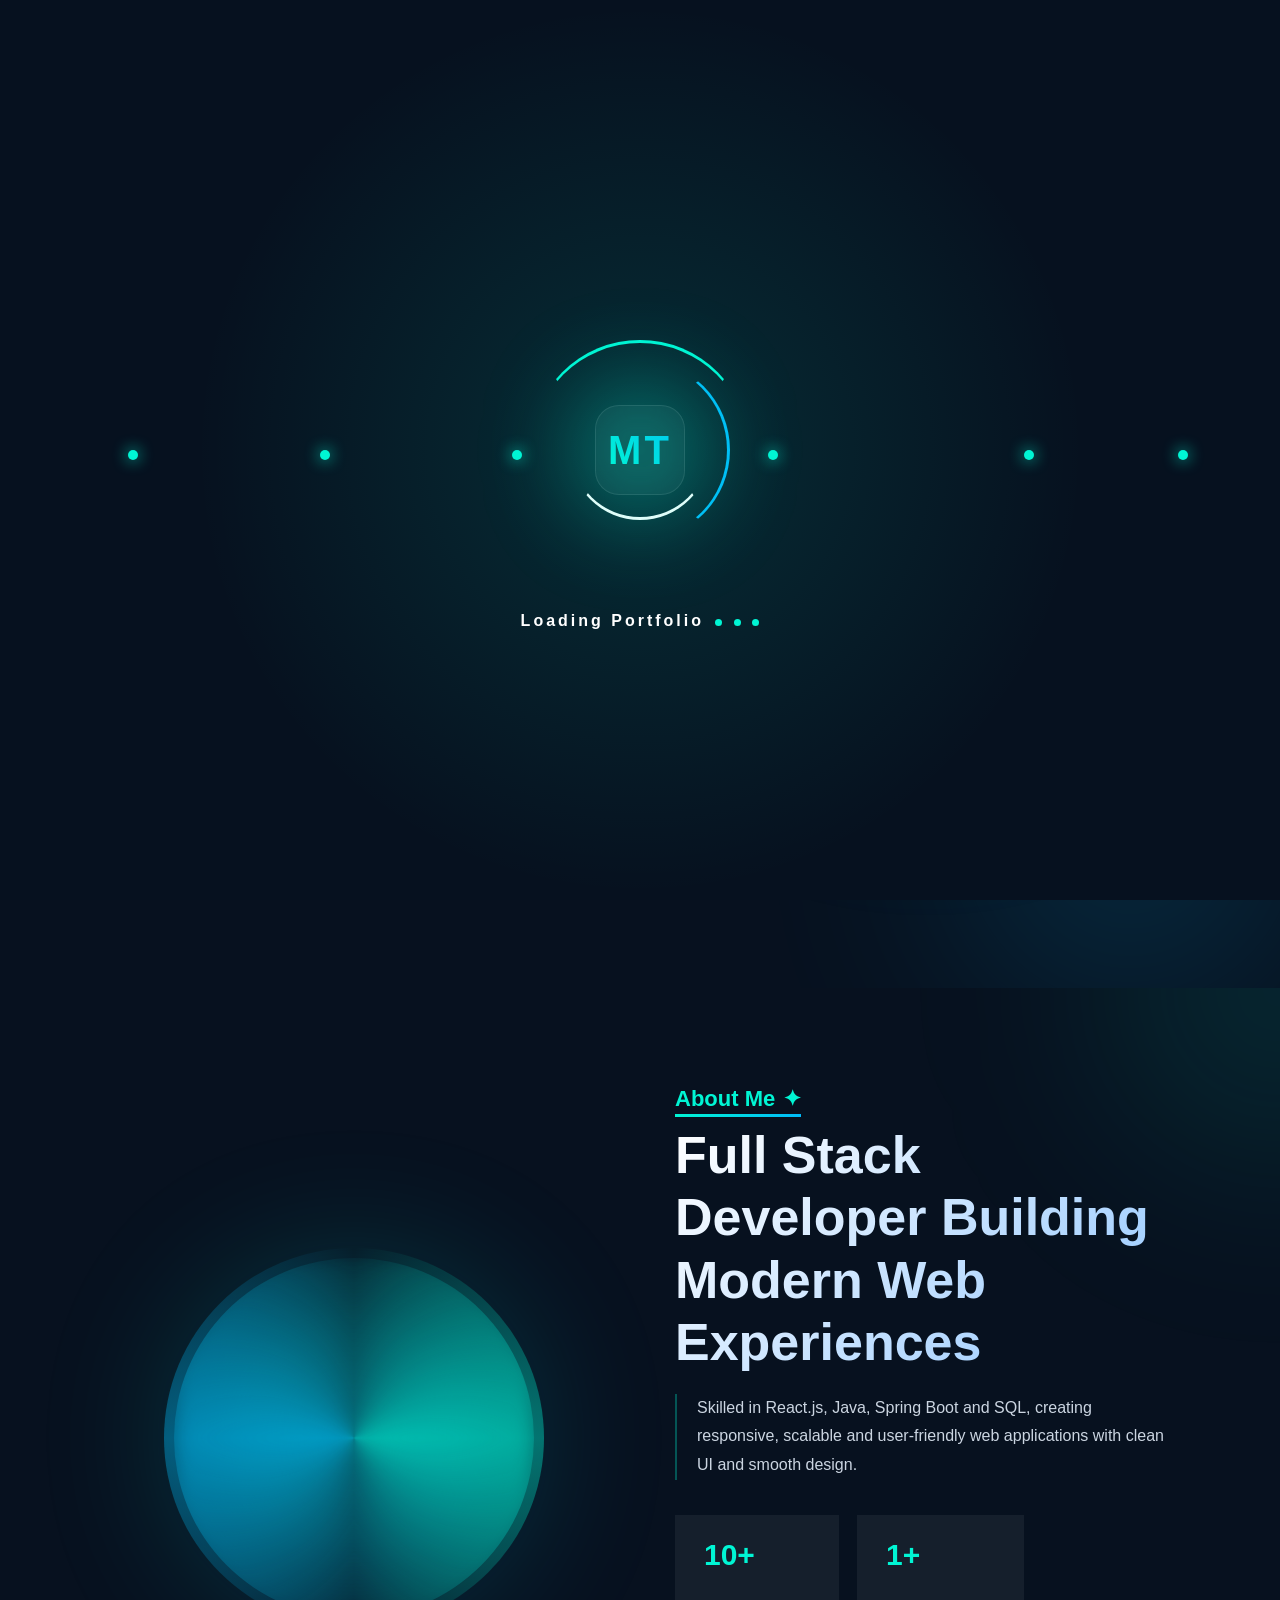
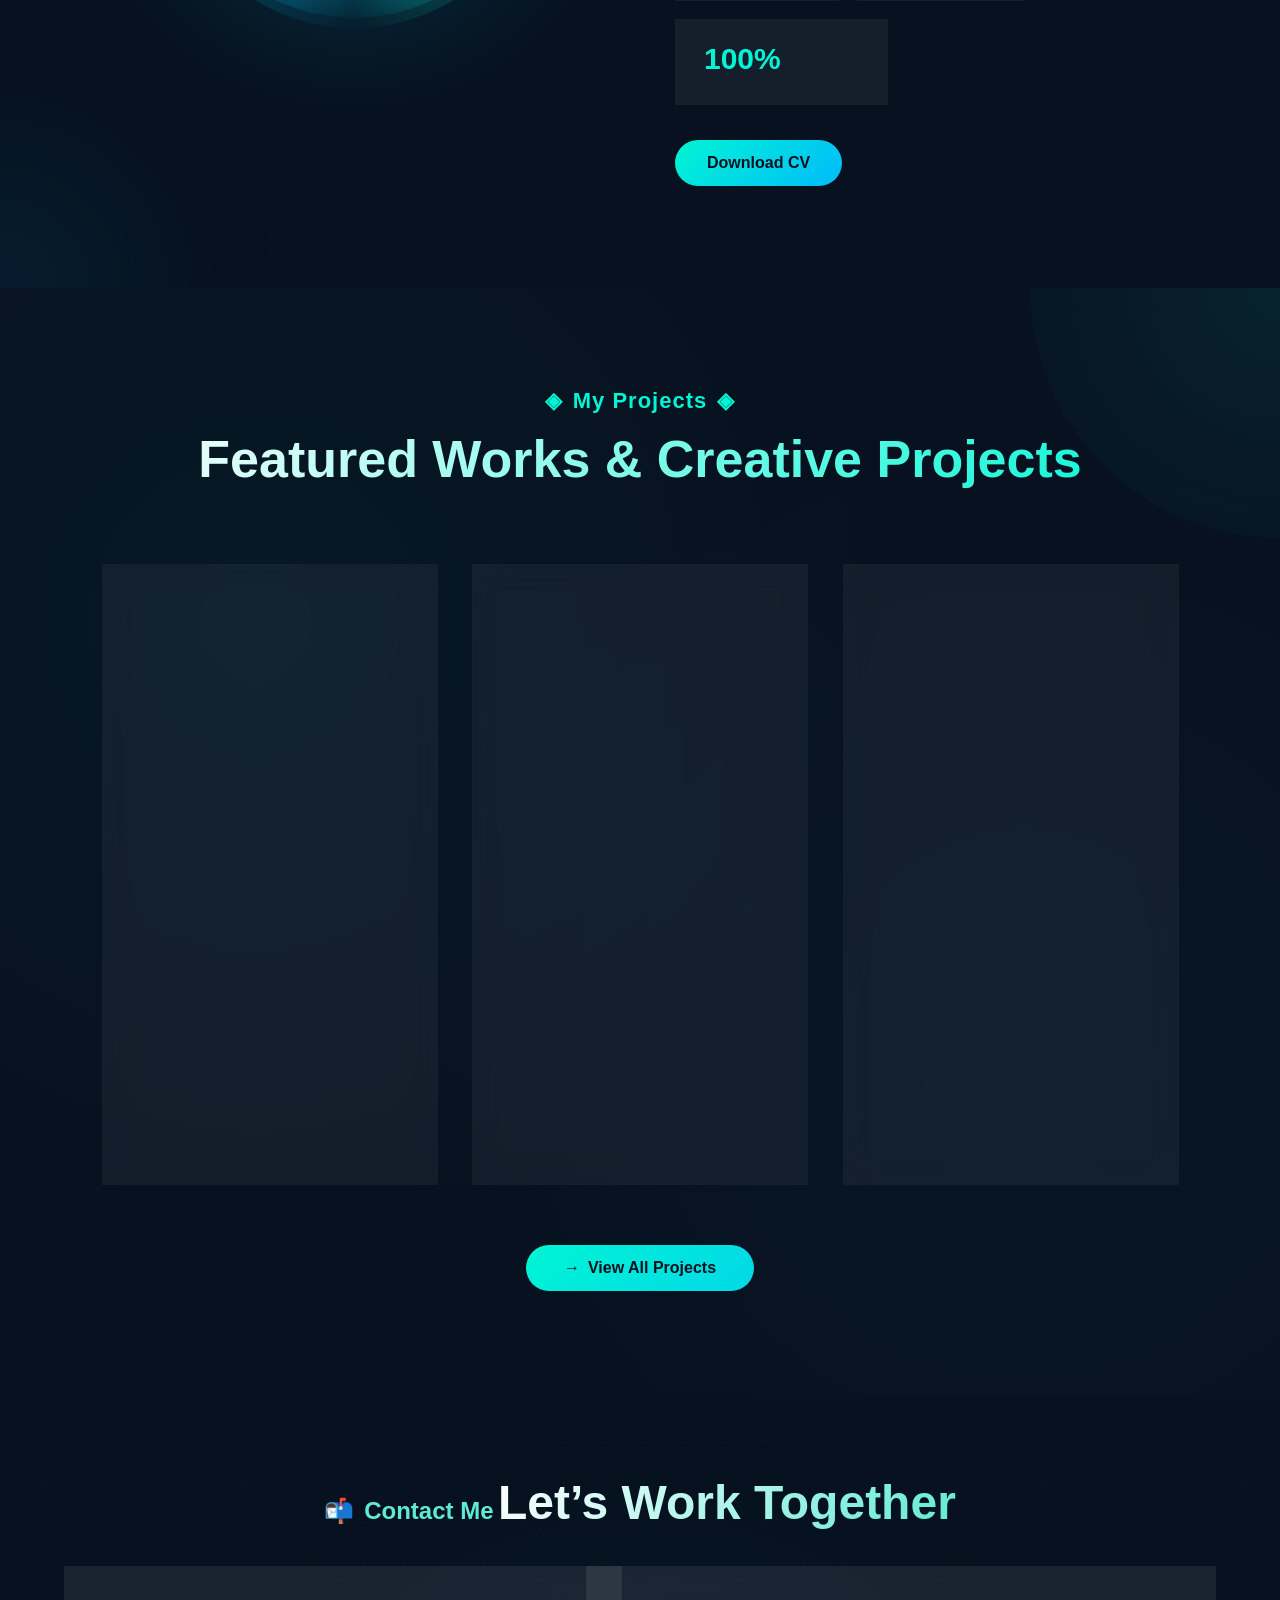
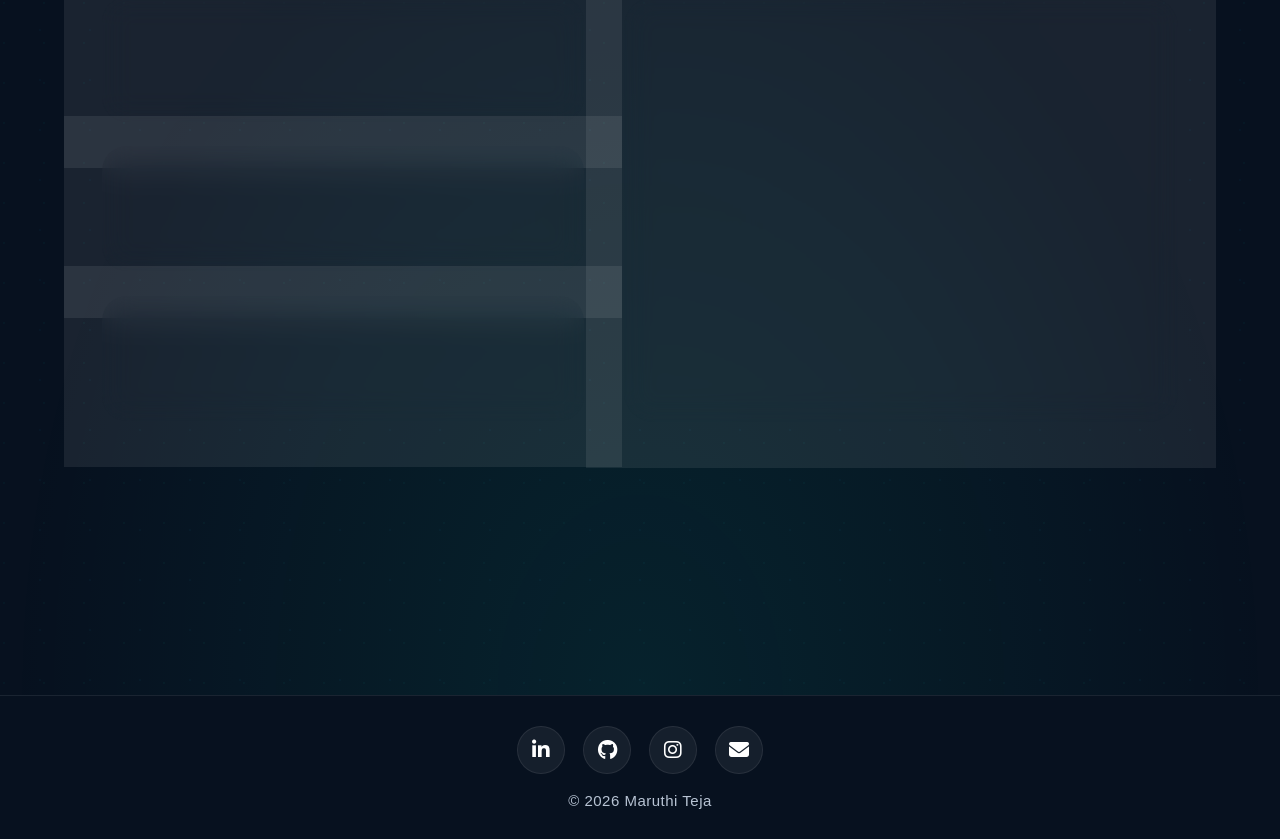
==== commit 813d2f2d: "Update latest changes" ====
--- a/index.html
+++ b/index.html
@@ -150,9 +150,9 @@
 
         loader.remove();
 
-    },1000);
-
-},1800);
+    },1200);
+
+},2000);
 
 });
       </script>
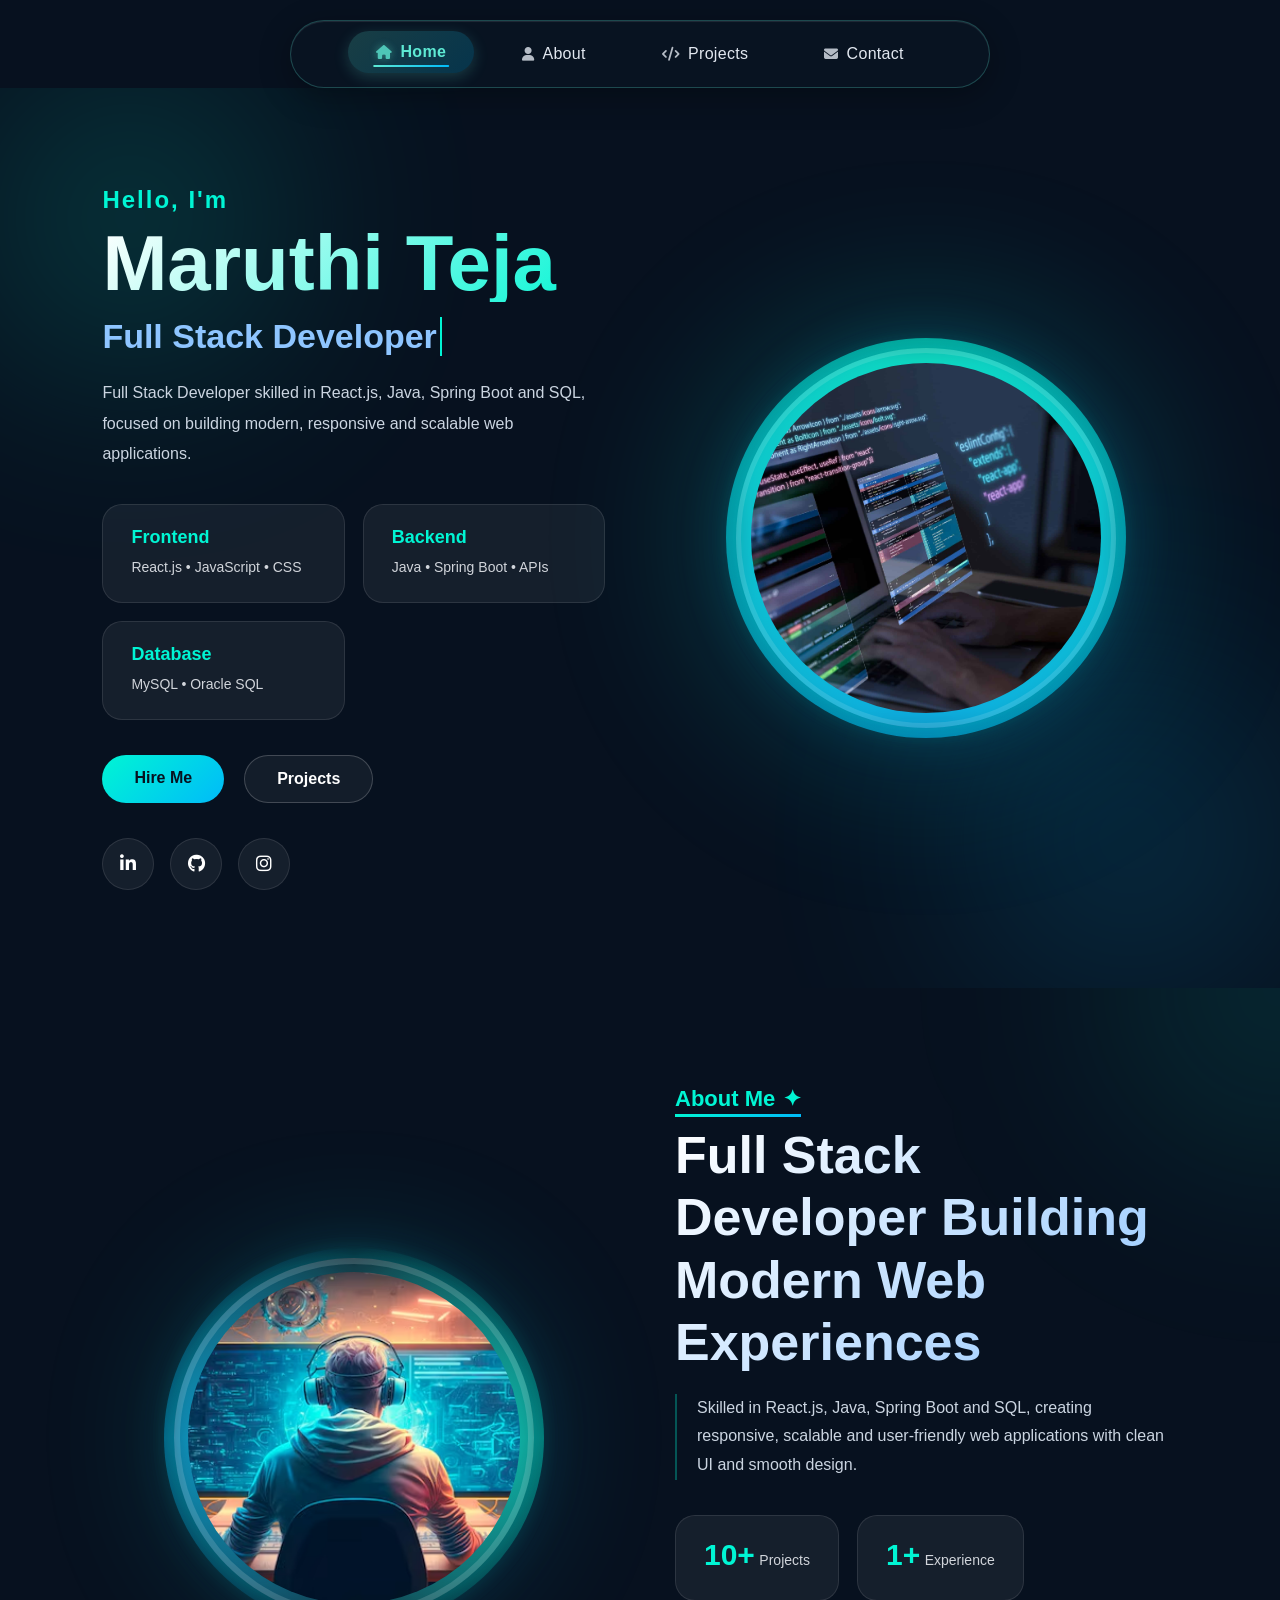
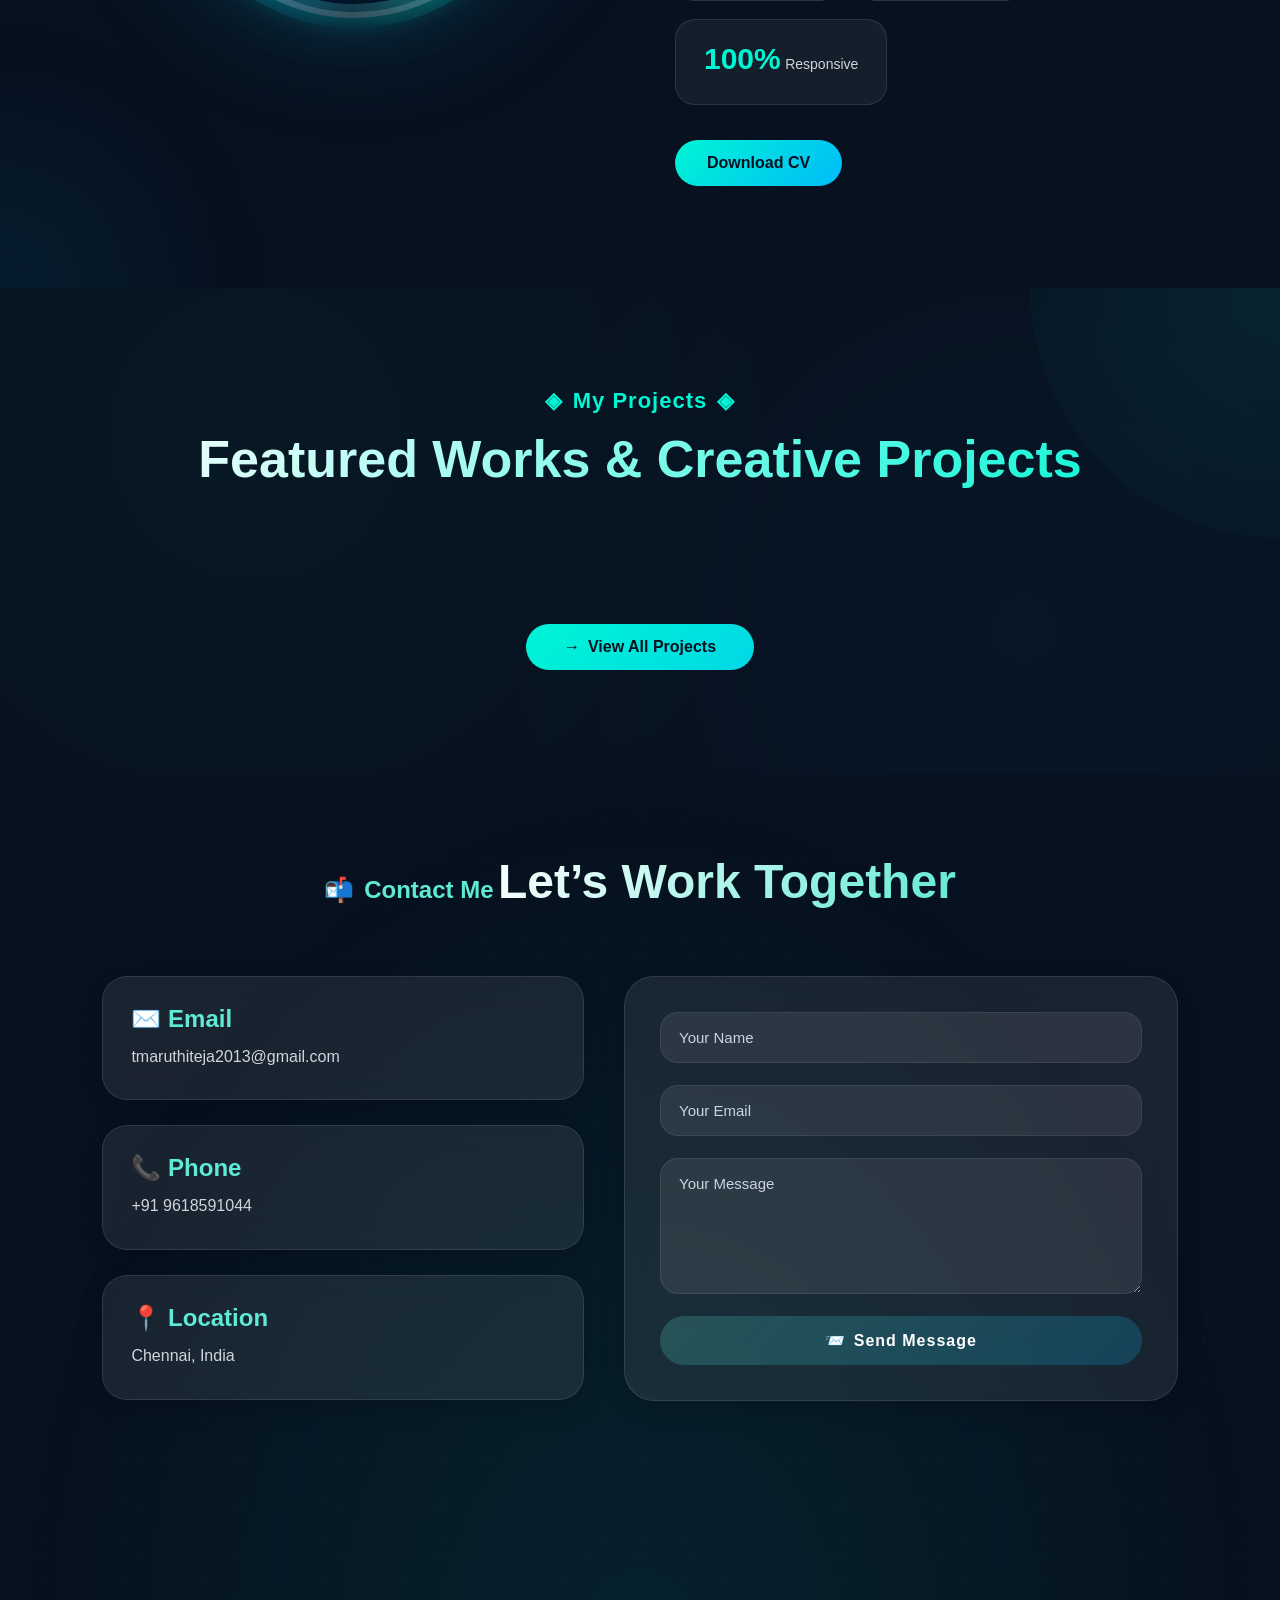
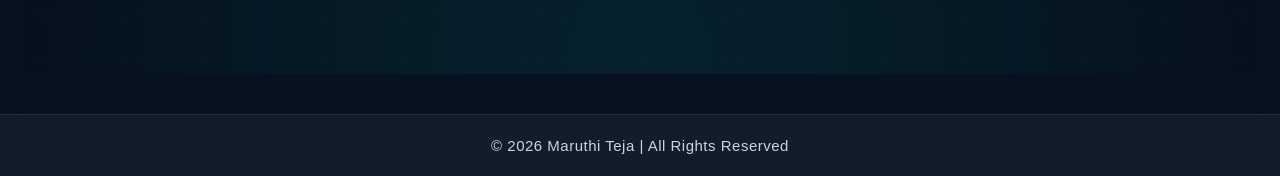
==== commit 891f7559: "Update latest changes" ====
--- a/index.html
+++ b/index.html
@@ -138,64 +138,12 @@
     updateActiveLink();
   });
 })();
-window.addEventListener("load",()=>{
-
-const loader=document.getElementById("preloader");
-
-setTimeout(()=>{
-
-    loader.classList.add("hide");
-
-    setTimeout(()=>{
-
-        loader.remove();
-
-    },1200);
-
-},2000);
-
-});
+fetch("http://localhost:8081/projects") .then(response => response.json()) .then(data => { let container = document.getElementById("projects-container"); data.forEach(project => { container.innerHTML += ` <div class="project-card"> <div class="tag">${project.tag}</div> <img src="${project.image}" alt="${project.title}"> <h3>${project.title}</h3> <p>${project.description}</p> <div class="tech"> <span>${project.tech1}</span> <span>${project.tech2}</span> <span>${project.tech3}</span> </div> <div class="project-btns"> <a href="${project.liveLink}" target="_blank">Live</a> <a href="${project.githubLink}" target="_blank">GitHub</a> </div> </div> `; }); }) .catch(error => console.log(error));
       </script>
 </head>
 
 
 <body>
-  
-<div id="preloader">
-
-  <div class="bg-animation">
-      <span></span>
-      <span></span>
-      <span></span>
-      <span></span>
-      <span></span>
-      <span></span>
-  </div>
-
-  <div class="loader-box">
-
-      <div class="ring ring1"></div>
-      <div class="ring ring2"></div>
-      <div class="ring ring3"></div>
-
-      <div class="logo-box">
-
-          <div class="logo-glow"></div>
-
-          <h1>MT</h1>
-
-      </div>
-
-      <h3 class="loading">
-          Loading Portfolio
-          <span></span>
-          <span></span>
-          <span></span>
-      </h3>
-
-  </div>
-
-</div>
   <header>
     <nav>
       <ul>
@@ -309,7 +257,7 @@
   
       </div>
   
-      <a href="pdf/teja.pdf" target="_blank"class="about-btn">Download CV</a>
+      <a href="pdf/Thamba Maruthi Teja.pdf" target="_blank"class="about-btn">Download CV</a>
   
     </div>
   
@@ -326,94 +274,9 @@
 
   </div>
 
-  <div class="project-container">
-
-    <!-- PROJECT 1 -->
-<div class="project-card">
-
-  <div class="tag">Catering Website</div>
-
-  <img src="images/catering.jfif" alt="The Classic Kitchen Website">
-
-  <h3>The Classic Kitchen</h3>
-
-  <p>
-    Modern catering service website developed using React.js
-    with responsive design, event catering sections,
-    food service details, and customer enquiry features.
-  </p>
-
-  <div class="tech">
-    <span>React.js</span>
-    <span>Bootstrap</span>
-    <span>JavaScript</span>
-  </div>
-
-  <div class="project-btns">
-    <a href="https://tckitchen.in" target="_blank">Live</a>
-    <a href="https://github.com/tejagithub-02/classic-kitchen">GitHub</a>
-  </div>
-
+ <!-- Dynamic Project Container --> 
+ <div class="project-container" id="projects-container">
 </div>
-
-    <!-- PROJECT 2 -->
-    <div class="project-card">
-
-      <div class="tag">MLM & B2B Dashboard</div>
-    
-      <img src="images/raanvi.png" alt="Raanvi User Dashboard">
-    
-      <h3>Raanvi User Dashboard</h3>
-    
-      <p>
-        Advanced admin dashboard for MLM and B2B management
-        with user analytics, order tracking, business reports,
-        and responsive modern UI design.
-      </p>
-    
-      <div class="tech">
-        <span>React.js</span>
-        <span>Bootstrap</span>
-        <span>Chart.js</span>
-      </div>
-    
-      <div class="project-btns">
-        <a href="https://raanvi-user.vercel.app/" target="_blank">Live</a>
-        <a href="https://github.com/tejagithub-02/raanvi-user">GitHub</a>
-      </div>
-    
-    </div>
-
-    <!-- PROJECT 3 -->
-    <div class="project-card">
-
-      <div class="tag">E-Commerce Website</div>
-    
-      <img src="images/satiys.jpg" alt="SATIYS E-Commerce Website">
-    
-      <h3>SATIYS Website</h3>
-    
-      <p>
-        Modern e-commerce platform developed for SATIYS
-        with responsive layouts, product management,
-        shopping features, and user-friendly UI design.
-      </p>
-    
-      <div class="tech">
-        <span>React.js</span>
-        <span>Bootstrap</span>
-        <span>JavaScript</span>
-      </div>
-    
-      <div class="project-btns">
-        <a href="https://satiys-landing.vercel.app/" target="_blank">Live</a>
-        <a href="https://github.com/tejagithub-02/satiys-landing">GitHub</a>
-      </div>
-    
-    </div>
-
-  </div>
-
   <!-- VIEW ALL BUTTON -->
   <div class="more-btn">
     <a href="projects.html">View All Projects</a>
@@ -478,30 +341,12 @@
   </section>
   <!-- FOOTER -->
 
-  <footer>
-
-    <div class="footer-social">
-
-        <a href="https://www.linkedin.com/in/maruthi-teja-thamba/" target="_blank" aria-label="LinkedIn">
-            <i class="fab fa-linkedin-in"></i>
-        </a>
-
-        <a href="https://github.com/tejagithub-02" target="_blank" aria-label="GitHub">
-            <i class="fab fa-github"></i>
-        </a>
-
-        <a href="https://www.instagram.com/teja_thamba_06/" target="_blank" aria-label="Instagram">
-            <i class="fab fa-instagram"></i>
-        </a>
-
-        <a href="mailto:tmaruthiteja2013@gmail.com" aria-label="Email">
-            <i class="fas fa-envelope"></i>
-        </a>
-
-    </div>
-
-    <p>© 2026 Maruthi Teja</p>
-
-</footer>
+<footer>
+
+    <p>
+      © 2026 Maruthi Teja | All Rights Reserved
+    </p>
+ 
+  </footer>
 </body>
 </html>
--- a/styles/index.css
+++ b/styles/index.css
@@ -584,316 +584,4 @@
   .content h2::before {
     display: none;
   }
-}
-
-/* pre loader */
-/*==============================
-        PREMIUM PRELOADER
-===============================*/
-
-#preloader{
-  position:fixed;
-  inset:0;
-  display:flex;
-  justify-content:center;
-  align-items:center;
-  background:#06111f;
-  overflow:hidden;
-  z-index:999999;
-  transition:1s;
-}
-
-/* Background Glow */
-
-#preloader::before{
-  content:"";
-  position:absolute;
-  width:900px;
-  height:900px;
-  background:
-  radial-gradient(circle,#00f5d420 0%,transparent 70%);
-  animation:bgMove 8s linear infinite;
-}
-
-#preloader.hide{
-  opacity:0;
-  visibility:hidden;
-}
-
-.loader-box{
-  position:relative;
-  width:250px;
-  height:250px;
-  display:flex;
-  justify-content:center;
-  align-items:center;
-}
-
-/* Glass */
-
-.logo-box{
-
-  width:90px;
-  height:90px;
-  border-radius:24px;
-
-  background:rgba(255,255,255,.05);
-
-  backdrop-filter:blur(15px);
-
-  border:1px solid rgba(255,255,255,.1);
-
-  display:flex;
-  justify-content:center;
-  align-items:center;
-
-  position:relative;
-
-  z-index:20;
-
-  animation:pulse 2s infinite;
-}
-
-.logo-box h1{
-
-  color:white;
-
-  font-size:40px;
-
-  font-weight:900;
-
-  letter-spacing:3px;
-
-  background:linear-gradient(45deg,#00f5d4,#00bbf9,#ffffff);
-
-  background-size:300%;
-
-  -webkit-background-clip:text;
-
-  -webkit-text-fill-color:transparent;
-
-  animation:textFlow 3s linear infinite;
-
-}
-
-.logo-glow{
-
-  position:absolute;
-
-  width:140px;
-
-  height:140px;
-
-  border-radius:50%;
-
-  background:#00f5d455;
-
-  filter:blur(45px);
-
-  animation:glow 2s infinite;
-
-}
-
-/* Rings */
-
-.ring{
-
-  position:absolute;
-
-  border-radius:50%;
-
-  border:2px solid transparent;
-
-}
-
-.ring1{
-
-  width:220px;
-
-  height:220px;
-
-  border-top:3px solid #00f5d4;
-
-  animation:spin 2s linear infinite;
-
-}
-
-.ring2{
-
-  width:180px;
-
-  height:180px;
-
-  border-right:3px solid #00bbf9;
-
-  animation:spinReverse 1.6s linear infinite;
-
-}
-
-.ring3{
-
-  width:140px;
-
-  height:140px;
-
-  border-bottom:3px solid white;
-
-  animation:spin 1.2s linear infinite;
-
-}
-
-/* Loading Text */
-
-.loading{
-
-  position:absolute;
-
-  bottom:-55px;
-
-  color:white;
-
-  font-size:16px;
-
-  letter-spacing:3px;
-
-  font-weight:600;
-
-}
-
-.loading span{
-
-  display:inline-block;
-
-  width:7px;
-
-  height:7px;
-
-  margin-left:4px;
-
-  border-radius:50%;
-
-  background:#00f5d4;
-
-  animation:dots 1.4s infinite;
-
-}
-
-.loading span:nth-child(2){
-
-  animation-delay:.2s;
-
-}
-
-.loading span:nth-child(3){
-
-  animation-delay:.4s;
-
-}
-
-/* Floating Particles */
-
-.bg-animation span{
-
-  position:absolute;
-
-  display:block;
-
-  width:10px;
-
-  height:10px;
-
-  border-radius:50%;
-
-  background:#00f5d4;
-
-  box-shadow:0 0 15px #00f5d4;
-
-  animation:float 8s linear infinite;
-
-}
-
-.bg-animation span:nth-child(1){left:10%;animation-delay:0s;}
-.bg-animation span:nth-child(2){left:25%;animation-delay:2s;}
-.bg-animation span:nth-child(3){left:40%;animation-delay:4s;}
-.bg-animation span:nth-child(4){left:60%;animation-delay:1s;}
-.bg-animation span:nth-child(5){left:80%;animation-delay:3s;}
-.bg-animation span:nth-child(6){left:92%;animation-delay:5s;}
-
-@keyframes spin{
-from{transform:rotate(0)}
-to{transform:rotate(360deg)}
-}
-
-@keyframes spinReverse{
-from{transform:rotate(360deg)}
-to{transform:rotate(0)}
-}
-
-@keyframes pulse{
-
-50%{
-transform:scale(1.1);
-}
-
-}
-
-@keyframes glow{
-
-50%{
-transform:scale(1.2);
-opacity:.5;
-}
-
-}
-
-@keyframes dots{
-
-50%{
-transform:translateY(-8px);
-opacity:.3;
-}
-
-}
-
-@keyframes float{
-
-0%{
-
-transform:translateY(110vh) scale(0);
-
-opacity:0;
-
-}
-
-20%{
-
-opacity:1;
-
-}
-
-100%{
-
-transform:translateY(-20vh) scale(1.5);
-
-opacity:0;
-
-}
-
-}
-
-@keyframes textFlow{
-
-0%{background-position:0%;}
-
-100%{background-position:300%;}
-
-}
-
-@keyframes bgMove{
-
-100%{
-
-transform:rotate(360deg);
-
-}
 }
--- a/styles/contact.css
+++ b/styles/contact.css
@@ -508,79 +508,59 @@
   }
 }
 
-/* ===========================
-        MOBILE FIX
-=========================== */
-
-@media (max-width:900px){
-
-  .contact-container{
-      flex-direction:column;
-      align-items:center;
-      justify-content:center;
-      gap:30px;
-  }
-
-  .contact-info,
-  .contact-form{
-      width:100%;
-      max-width:600px;
-  }
-
-  .contact-info{
-      align-items:center;
-  }
-
-  .info-box{
-      width:100%;
-      text-align:center;
-  }
-
-}
-
-@media (max-width:600px){
-
-  .contact{
-      padding:60px 20px;
-  }
-
-  .contact-title h2{
-      font-size:30px;
-      line-height:1.3;
-  }
-
-  .contact-title h4{
-      font-size:20px;
-  }
-
-  .contact-container{
-      gap:25px;
-  }
-
-  .contact-info,
-  .contact-form{
-      width:100%;
-  }
-
-  .contact-form{
-      padding:22px;
-      border-radius:20px;
-  }
-
-  .info-box{
-      padding:20px;
-      border-radius:18px;
-  }
-
-  .contact-form input,
-  .contact-form textarea{
-      font-size:16px;
-  }
-
-  .contact-form button{
-      width:100%;
-  }
-
+/* RESPONSIVE */
+@media (max-width: 900px) {
+  .contact {
+      padding: 70px 6%;
+  }
+  
+  .contact-title h2 {
+      font-size: 34px;
+  }
+  
+  .contact-container {
+      flex-direction: column;
+  }
+  
+  .contact-form {
+      width: 100%;
+  }
+  
+  .info-box {
+      animation: none;
+      opacity: 1;
+  }
+  
+  .contact-form {
+      animation: none;
+      opacity: 1;
+  }
+}
+
+@media (max-width: 600px) {
+  .contact {
+      padding: 60px 5%;
+  }
+  
+  .contact-title h4 {
+      font-size: 20px;
+  }
+  
+  .contact-title h2 {
+      font-size: 28px;
+  }
+  
+  .info-box {
+      padding: 20px;
+  }
+  
+  .info-box h3 {
+      font-size: 20px;
+  }
+  
+  .contact-form {
+      padding: 25px;
+  }
 }
 
 /* FORM VALIDATION STYLES */
--- a/styles/footer.css
+++ b/styles/footer.css
@@ -1,41 +1,34 @@
+
+
 footer{
-  background:#07111f;
-  padding:30px 20px;
+  width:100%;
+  padding:22px 10px;
   text-align:center;
-  border-top:1px solid rgba(255,255,255,.08);
-}
 
-.footer-social{
-  display:flex;
-  justify-content:center;
-  gap:18px;
-  margin-bottom:18px;
-}
+  background:rgba(255,255,255,0.05);
+  backdrop-filter:blur(12px);
 
-.footer-social a{
-  width:48px;
-  height:48px;
-  border-radius:50%;
-  display:flex;
-  justify-content:center;
-  align-items:center;
-  text-decoration:none;
-  color:#fff;
-  background:rgba(255,255,255,.06);
-  border:1px solid rgba(255,255,255,.08);
-  font-size:20px;
-  transition:.35s ease;
-}
+  border-top:1px solid rgba(255,255,255,0.08);
 
-.footer-social a:hover{
-  background:linear-gradient(135deg,#00f5d4,#00bbf9);
-  color:#07111f;
-  transform:translateY(-6px) scale(1.08);
-  box-shadow:0 10px 25px rgba(0,245,212,.35);
+  margin-top:40px;
 }
 
 footer p{
-  color:#b8c4d4;
+  color:#cbd5e1;
   font-size:15px;
   letter-spacing:.5px;
+}
+
+/* MOBILE */
+
+@media(max-width:768px){
+
+  footer{
+    padding:18px 8px;
+  }
+
+  footer p{
+    font-size:13px;
+  }
+
 }
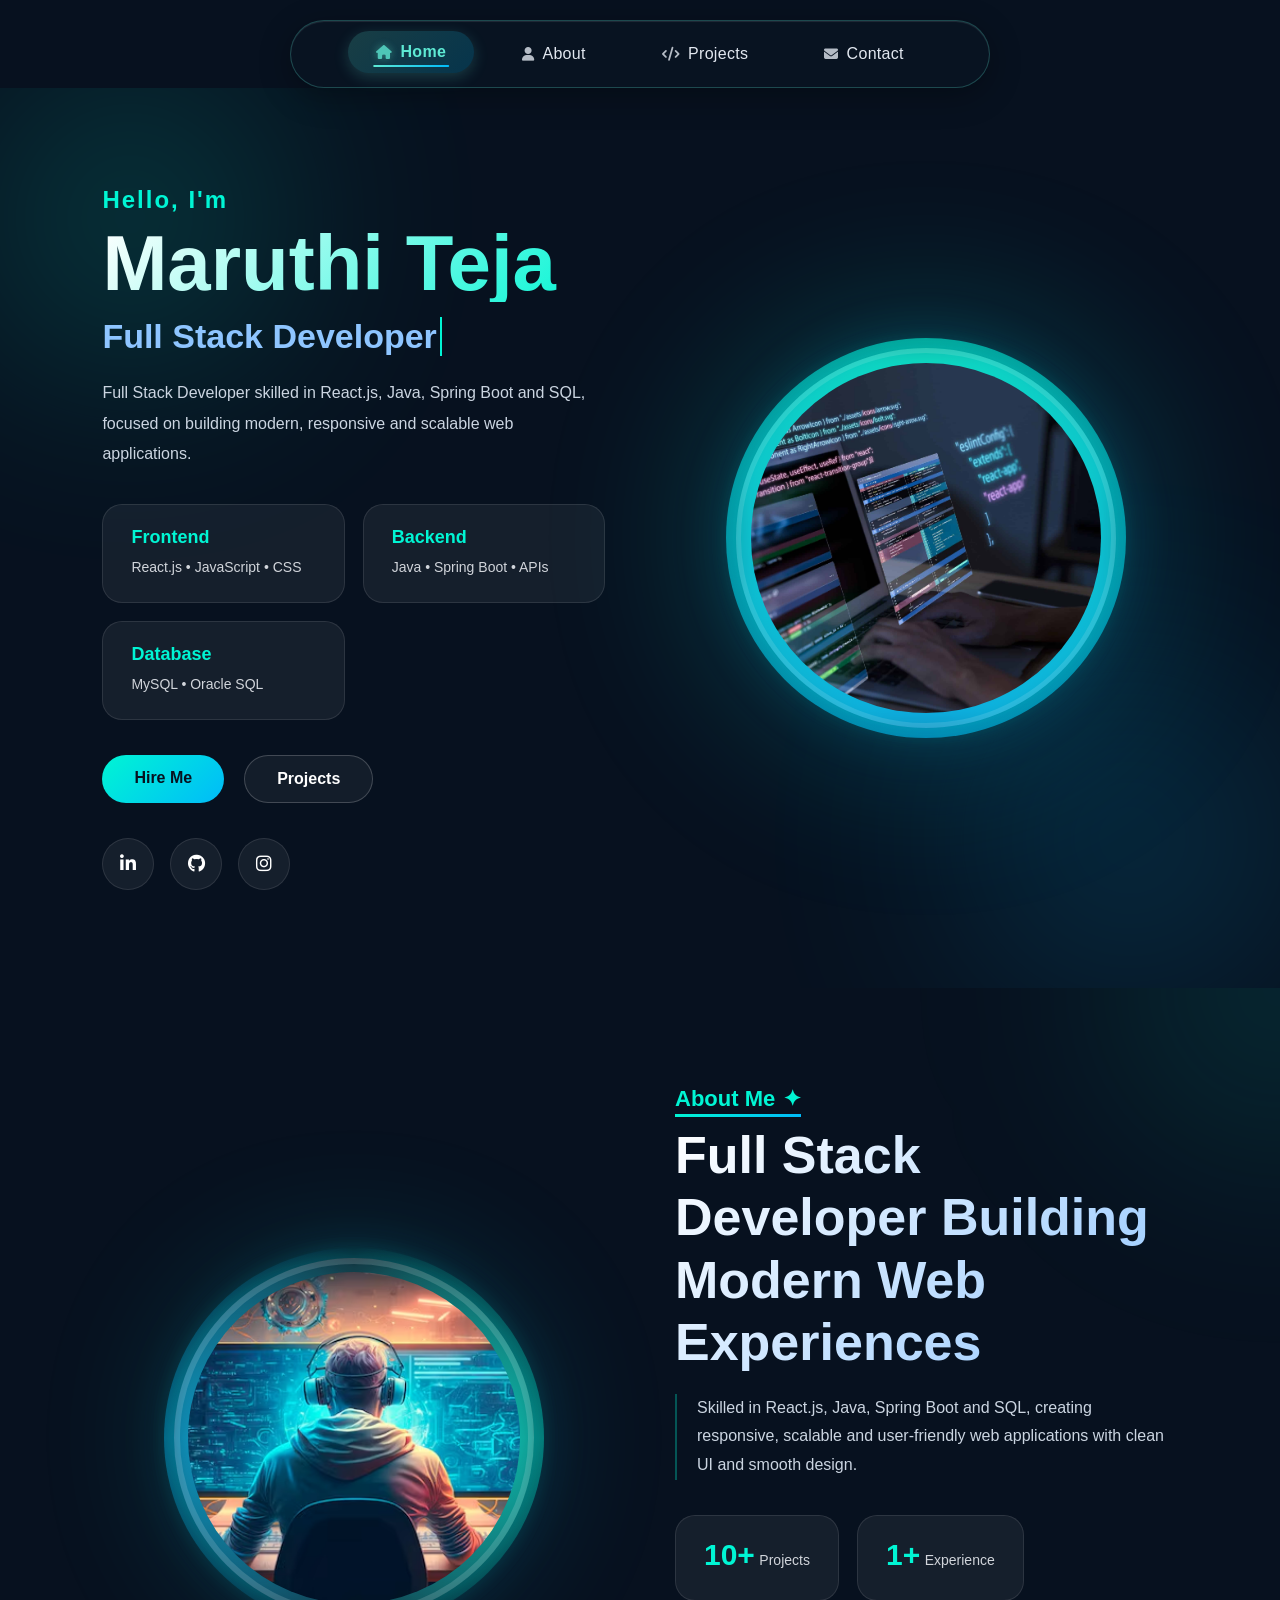
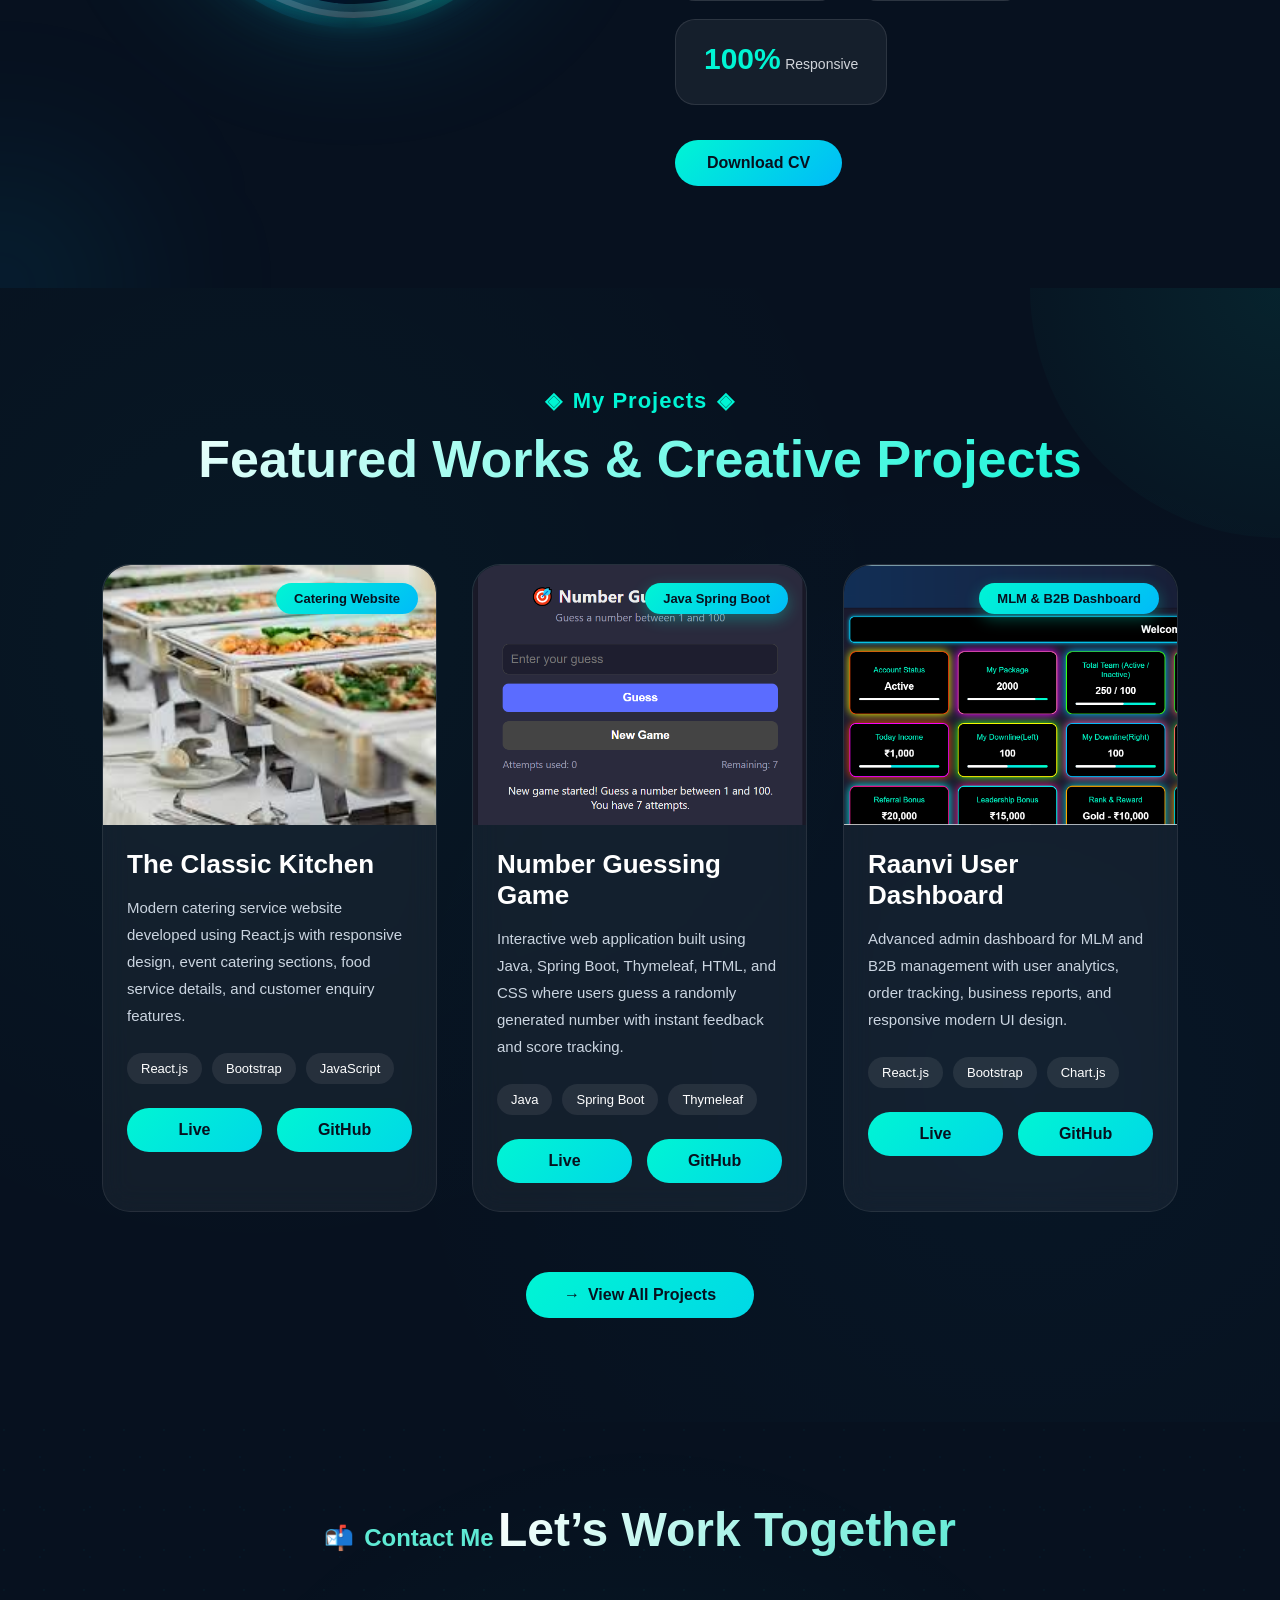
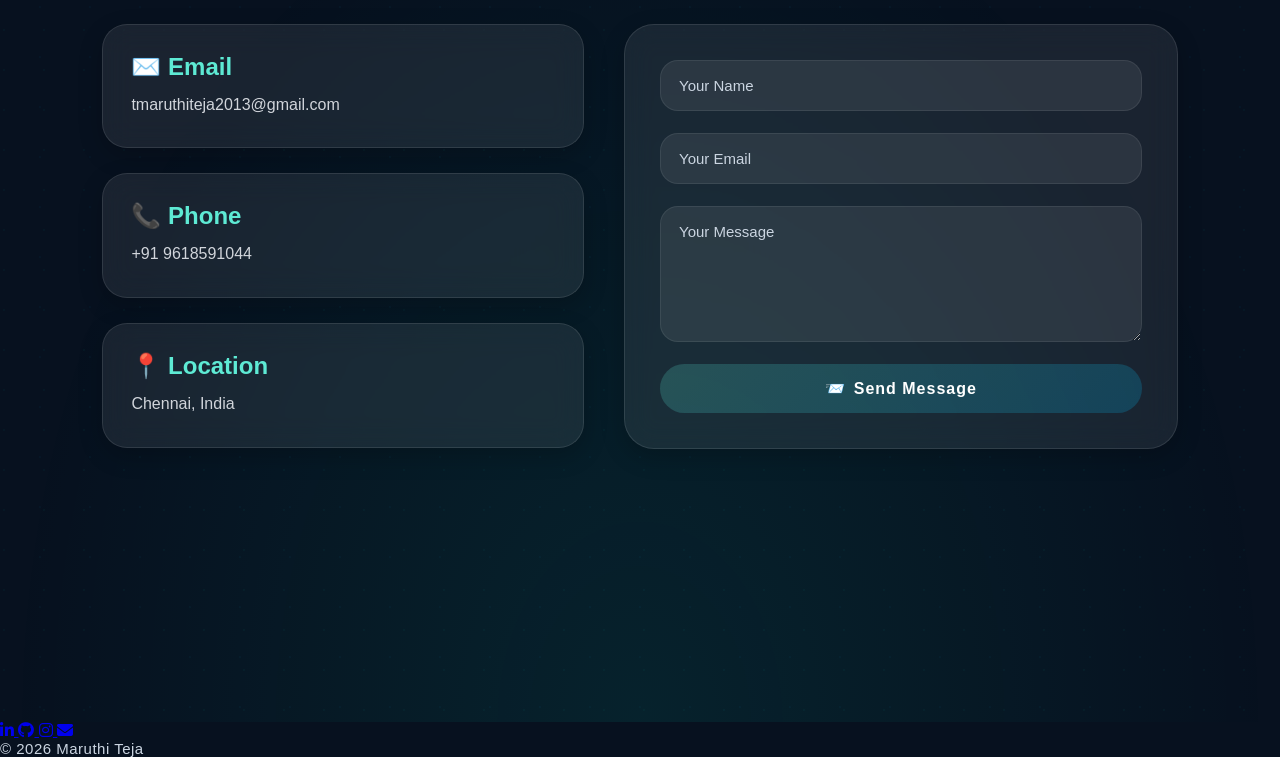
==== commit b557cea8: "Update latest changes" ====
--- a/index.html
+++ b/index.html
@@ -138,12 +138,64 @@
     updateActiveLink();
   });
 })();
-fetch("http://localhost:8081/projects") .then(response => response.json()) .then(data => { let container = document.getElementById("projects-container"); data.forEach(project => { container.innerHTML += ` <div class="project-card"> <div class="tag">${project.tag}</div> <img src="${project.image}" alt="${project.title}"> <h3>${project.title}</h3> <p>${project.description}</p> <div class="tech"> <span>${project.tech1}</span> <span>${project.tech2}</span> <span>${project.tech3}</span> </div> <div class="project-btns"> <a href="${project.liveLink}" target="_blank">Live</a> <a href="${project.githubLink}" target="_blank">GitHub</a> </div> </div> `; }); }) .catch(error => console.log(error));
+window.addEventListener("load",()=>{
+
+const loader=document.getElementById("preloader");
+
+setTimeout(()=>{
+
+    loader.classList.add("hide");
+
+    setTimeout(()=>{
+
+        loader.remove();
+
+    },1200);
+
+},2000);
+
+});
       </script>
 </head>
 
 
 <body>
+  
+<div id="preloader">
+
+  <div class="bg-animation">
+      <span></span>
+      <span></span>
+      <span></span>
+      <span></span>
+      <span></span>
+      <span></span>
+  </div>
+
+  <div class="loader-box">
+
+      <div class="ring ring1"></div>
+      <div class="ring ring2"></div>
+      <div class="ring ring3"></div>
+
+      <div class="logo-box">
+
+          <div class="logo-glow"></div>
+
+          <h1>MT</h1>
+
+      </div>
+
+      <h3 class="loading">
+          Loading Portfolio
+          <span></span>
+          <span></span>
+          <span></span>
+      </h3>
+
+  </div>
+
+</div>
   <header>
     <nav>
       <ul>
@@ -274,9 +326,95 @@
 
   </div>
 
- <!-- Dynamic Project Container --> 
- <div class="project-container" id="projects-container">
+  <div class="project-container">
+
+    <!-- PROJECT 1 -->
+<div class="project-card">
+
+  <div class="tag">Catering Website</div>
+
+  <img src="images/catering.jfif" alt="The Classic Kitchen Website">
+
+  <h3>The Classic Kitchen</h3>
+
+  <p>
+    Modern catering service website developed using React.js
+    with responsive design, event catering sections,
+    food service details, and customer enquiry features.
+  </p>
+
+  <div class="tech">
+    <span>React.js</span>
+    <span>Bootstrap</span>
+    <span>JavaScript</span>
+  </div>
+
+  <div class="project-btns">
+    <a href="https://tckitchen.in" target="_blank">Live</a>
+    <a href="https://github.com/tejagithub-02/classic-kitchen">GitHub</a>
+  </div>
+
 </div>
+
+<!-- PROJECT 2 -->
+<div class="project-card">
+
+    <div class="tag">Java Spring Boot</div>
+  
+    <img src="images/game.png" alt="Number Guessing Game">
+  
+    <h3>Number Guessing Game</h3>
+  
+    <p>
+      Interactive web application built using Java, Spring Boot,
+      Thymeleaf, HTML, and CSS where users guess a randomly generated
+      number with instant feedback and score tracking.
+    </p>
+  
+    <div class="tech">
+      <span>Java</span>
+      <span>Spring Boot</span>
+      <span>Thymeleaf</span>
+    </div>
+  
+    <div class="project-btns">
+      <a href="https://number-guessing-game-45hd.onrender.com" target="_blank">Live</a>
+      <a href="https://github.com/tejagithub-02/number-guessing-game" target="_blank">GitHub</a>
+    </div>
+  
+  </div>
+    <!-- PROJECT 3 -->
+    <div class="project-card">
+
+      <div class="tag">MLM & B2B Dashboard</div>
+    
+      <img src="images/raanvi.png" alt="Raanvi User Dashboard">
+    
+      <h3>Raanvi User Dashboard</h3>
+    
+      <p>
+        Advanced admin dashboard for MLM and B2B management
+        with user analytics, order tracking, business reports,
+        and responsive modern UI design.
+      </p>
+    
+      <div class="tech">
+        <span>React.js</span>
+        <span>Bootstrap</span>
+        <span>Chart.js</span>
+      </div>
+    
+      <div class="project-btns">
+        <a href="https://raanvi-user.vercel.app/" target="_blank">Live</a>
+        <a href="https://github.com/tejagithub-02/raanvi-user">GitHub</a>
+      </div>
+    
+    </div>
+
+    
+
+  </div>
+
   <!-- VIEW ALL BUTTON -->
   <div class="more-btn">
     <a href="projects.html">View All Projects</a>
@@ -341,12 +479,30 @@
   </section>
   <!-- FOOTER -->
 
-<footer>
-
-    <p>
-      © 2026 Maruthi Teja | All Rights Reserved
-    </p>
- 
-  </footer>
+  <footer>
+
+    <div class="footer-social">
+
+        <a href="https://www.linkedin.com/in/maruthi-teja-thamba/" target="_blank" aria-label="LinkedIn">
+            <i class="fab fa-linkedin-in"></i>
+        </a>
+
+        <a href="https://github.com/tejagithub-02" target="_blank" aria-label="GitHub">
+            <i class="fab fa-github"></i>
+        </a>
+
+        <a href="https://www.instagram.com/teja_thamba_06/" target="_blank" aria-label="Instagram">
+            <i class="fab fa-instagram"></i>
+        </a>
+
+        <a href="mailto:tmaruthiteja2013@gmail.com" aria-label="Email">
+            <i class="fas fa-envelope"></i>
+        </a>
+
+    </div>
+
+    <p>© 2026 Maruthi Teja</p>
+
+</footer>
 </body>
-</html>
+</html>
--- a/styles/index.css
+++ b/styles/index.css
@@ -584,4 +584,319 @@
   .content h2::before {
     display: none;
   }
+<<<<<<< HEAD
+=======
+}
+
+/* pre loader */
+/*==============================
+        PREMIUM PRELOADER
+===============================*/
+
+#preloader{
+  position:fixed;
+  inset:0;
+  display:flex;
+  justify-content:center;
+  align-items:center;
+  background:#06111f;
+  overflow:hidden;
+  z-index:999999;
+  transition:1s;
+}
+
+/* Background Glow */
+
+#preloader::before{
+  content:"";
+  position:absolute;
+  width:900px;
+  height:900px;
+  background:
+  radial-gradient(circle,#00f5d420 0%,transparent 70%);
+  animation:bgMove 8s linear infinite;
+}
+
+#preloader.hide{
+  opacity:0;
+  visibility:hidden;
+}
+
+.loader-box{
+  position:relative;
+  width:250px;
+  height:250px;
+  display:flex;
+  justify-content:center;
+  align-items:center;
+}
+
+/* Glass */
+
+.logo-box{
+
+  width:90px;
+  height:90px;
+  border-radius:24px;
+
+  background:rgba(255,255,255,.05);
+
+  backdrop-filter:blur(15px);
+
+  border:1px solid rgba(255,255,255,.1);
+
+  display:flex;
+  justify-content:center;
+  align-items:center;
+
+  position:relative;
+
+  z-index:20;
+
+  animation:pulse 2s infinite;
+}
+
+.logo-box h1{
+
+  color:white;
+
+  font-size:40px;
+
+  font-weight:900;
+
+  letter-spacing:3px;
+
+  background:linear-gradient(45deg,#00f5d4,#00bbf9,#ffffff);
+
+  background-size:300%;
+
+  -webkit-background-clip:text;
+
+  -webkit-text-fill-color:transparent;
+
+  animation:textFlow 3s linear infinite;
+
+}
+
+.logo-glow{
+
+  position:absolute;
+
+  width:140px;
+
+  height:140px;
+
+  border-radius:50%;
+
+  background:#00f5d455;
+
+  filter:blur(45px);
+
+  animation:glow 2s infinite;
+
+}
+
+/* Rings */
+
+.ring{
+
+  position:absolute;
+
+  border-radius:50%;
+
+  border:2px solid transparent;
+
+}
+
+.ring1{
+
+  width:220px;
+
+  height:220px;
+
+  border-top:3px solid #00f5d4;
+
+  animation:spin 2s linear infinite;
+
+}
+
+.ring2{
+
+  width:180px;
+
+  height:180px;
+
+  border-right:3px solid #00bbf9;
+
+  animation:spinReverse 1.6s linear infinite;
+
+}
+
+.ring3{
+
+  width:140px;
+
+  height:140px;
+
+  border-bottom:3px solid white;
+
+  animation:spin 1.2s linear infinite;
+
+}
+
+/* Loading Text */
+
+.loading{
+
+  position:absolute;
+
+  bottom:-55px;
+
+  color:white;
+
+  font-size:16px;
+
+  letter-spacing:3px;
+
+  font-weight:600;
+
+}
+
+.loading span{
+
+  display:inline-block;
+
+  width:7px;
+
+  height:7px;
+
+  margin-left:4px;
+
+  border-radius:50%;
+
+  background:#00f5d4;
+
+  animation:dots 1.4s infinite;
+
+}
+
+.loading span:nth-child(2){
+
+  animation-delay:.2s;
+
+}
+
+.loading span:nth-child(3){
+
+  animation-delay:.4s;
+
+}
+
+/* Floating Particles */
+
+.bg-animation span{
+
+  position:absolute;
+
+  display:block;
+
+  width:10px;
+
+  height:10px;
+
+  border-radius:50%;
+
+  background:#00f5d4;
+
+  box-shadow:0 0 15px #00f5d4;
+
+  animation:float 8s linear infinite;
+
+}
+
+.bg-animation span:nth-child(1){left:10%;animation-delay:0s;}
+.bg-animation span:nth-child(2){left:25%;animation-delay:2s;}
+.bg-animation span:nth-child(3){left:40%;animation-delay:4s;}
+.bg-animation span:nth-child(4){left:60%;animation-delay:1s;}
+.bg-animation span:nth-child(5){left:80%;animation-delay:3s;}
+.bg-animation span:nth-child(6){left:92%;animation-delay:5s;}
+
+@keyframes spin{
+from{transform:rotate(0)}
+to{transform:rotate(360deg)}
+}
+
+@keyframes spinReverse{
+from{transform:rotate(360deg)}
+to{transform:rotate(0)}
+}
+
+@keyframes pulse{
+
+50%{
+transform:scale(1.1);
+}
+
+}
+
+@keyframes glow{
+
+50%{
+transform:scale(1.2);
+opacity:.5;
+}
+
+}
+
+@keyframes dots{
+
+50%{
+transform:translateY(-8px);
+opacity:.3;
+}
+
+}
+
+@keyframes float{
+
+0%{
+
+transform:translateY(110vh) scale(0);
+
+opacity:0;
+
+}
+
+20%{
+
+opacity:1;
+
+}
+
+100%{
+
+transform:translateY(-20vh) scale(1.5);
+
+opacity:0;
+
+}
+
+}
+
+@keyframes textFlow{
+
+0%{background-position:0%;}
+
+100%{background-position:300%;}
+
+}
+
+@keyframes bgMove{
+
+100%{
+
+transform:rotate(360deg);
+
+}
+>>>>>>> 813d2f2d2ba50f7e4a57b3e96895ef9a15c15b58
 }
--- a/styles/contact.css
+++ b/styles/contact.css
@@ -508,6 +508,7 @@
   }
 }
 
+<<<<<<< HEAD
 /* RESPONSIVE */
 @media (max-width: 900px) {
   .contact {
@@ -561,6 +562,81 @@
   .contact-form {
       padding: 25px;
   }
+=======
+/* ===========================
+        MOBILE FIX
+=========================== */
+
+@media (max-width:900px){
+
+  .contact-container{
+      flex-direction:column;
+      align-items:center;
+      justify-content:center;
+      gap:30px;
+  }
+
+  .contact-info,
+  .contact-form{
+      width:100%;
+      max-width:600px;
+  }
+
+  .contact-info{
+      align-items:center;
+  }
+
+  .info-box{
+      width:100%;
+      text-align:center;
+  }
+
+}
+
+@media (max-width:600px){
+
+  .contact{
+      padding:60px 20px;
+  }
+
+  .contact-title h2{
+      font-size:30px;
+      line-height:1.3;
+  }
+
+  .contact-title h4{
+      font-size:20px;
+  }
+
+  .contact-container{
+      gap:25px;
+  }
+
+  .contact-info,
+  .contact-form{
+      width:100%;
+  }
+
+  .contact-form{
+      padding:22px;
+      border-radius:20px;
+  }
+
+  .info-box{
+      padding:20px;
+      border-radius:18px;
+  }
+
+  .contact-form input,
+  .contact-form textarea{
+      font-size:16px;
+  }
+
+  .contact-form button{
+      width:100%;
+  }
+
+>>>>>>> 813d2f2d2ba50f7e4a57b3e96895ef9a15c15b58
 }
 
 /* FORM VALIDATION STYLES */
--- a/styles/footer.css
+++ b/styles/footer.css
@@ -1,3 +1,4 @@
+<<<<<<< HEAD
 
 
 footer{
@@ -31,4 +32,46 @@
     font-size:13px;
   }
 
+=======
+footer{
+  background:#07111f;
+  padding:30px 20px;
+  text-align:center;
+  border-top:1px solid rgba(255,255,255,.08);
+}
+
+.footer-social{
+  display:flex;
+  justify-content:center;
+  gap:18px;
+  margin-bottom:18px;
+}
+
+.footer-social a{
+  width:48px;
+  height:48px;
+  border-radius:50%;
+  display:flex;
+  justify-content:center;
+  align-items:center;
+  text-decoration:none;
+  color:#fff;
+  background:rgba(255,255,255,.06);
+  border:1px solid rgba(255,255,255,.08);
+  font-size:20px;
+  transition:.35s ease;
+}
+
+.footer-social a:hover{
+  background:linear-gradient(135deg,#00f5d4,#00bbf9);
+  color:#07111f;
+  transform:translateY(-6px) scale(1.08);
+  box-shadow:0 10px 25px rgba(0,245,212,.35);
+}
+
+footer p{
+  color:#b8c4d4;
+  font-size:15px;
+  letter-spacing:.5px;
+>>>>>>> 813d2f2d2ba50f7e4a57b3e96895ef9a15c15b58
 }
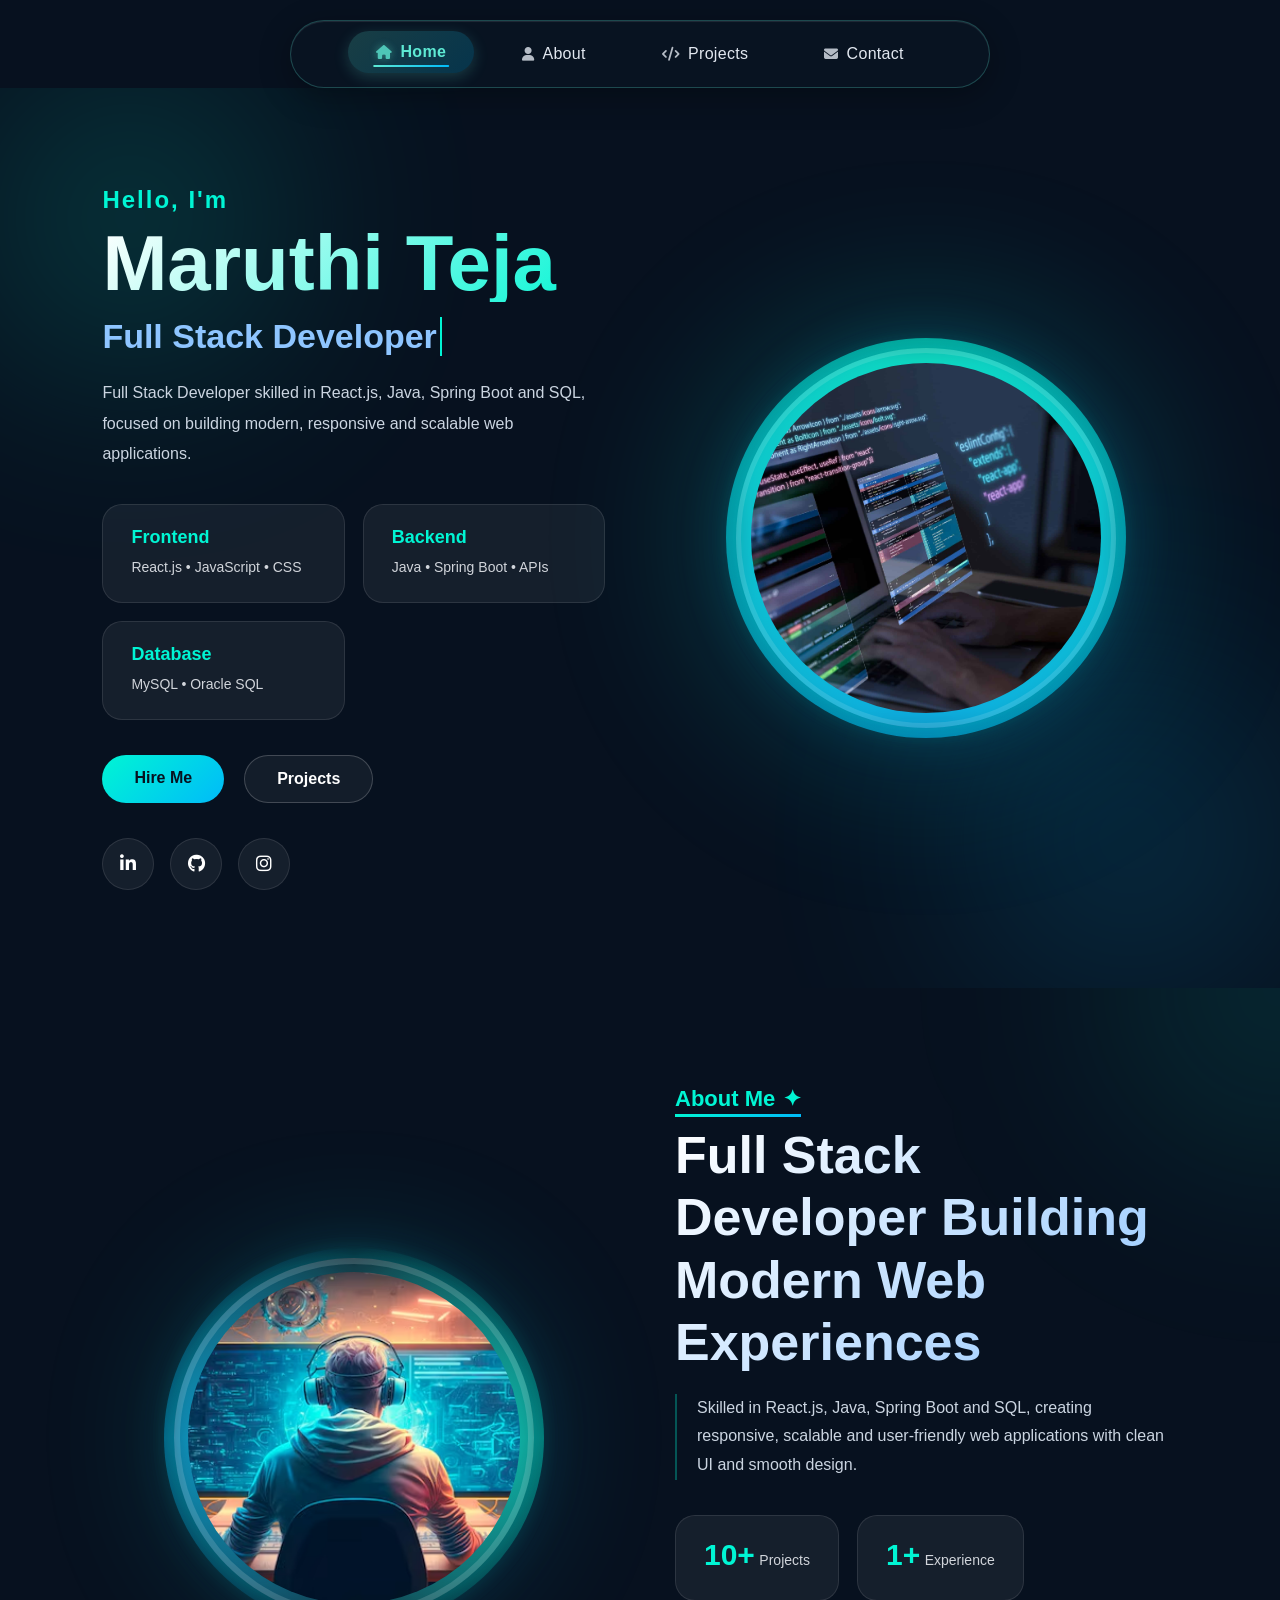
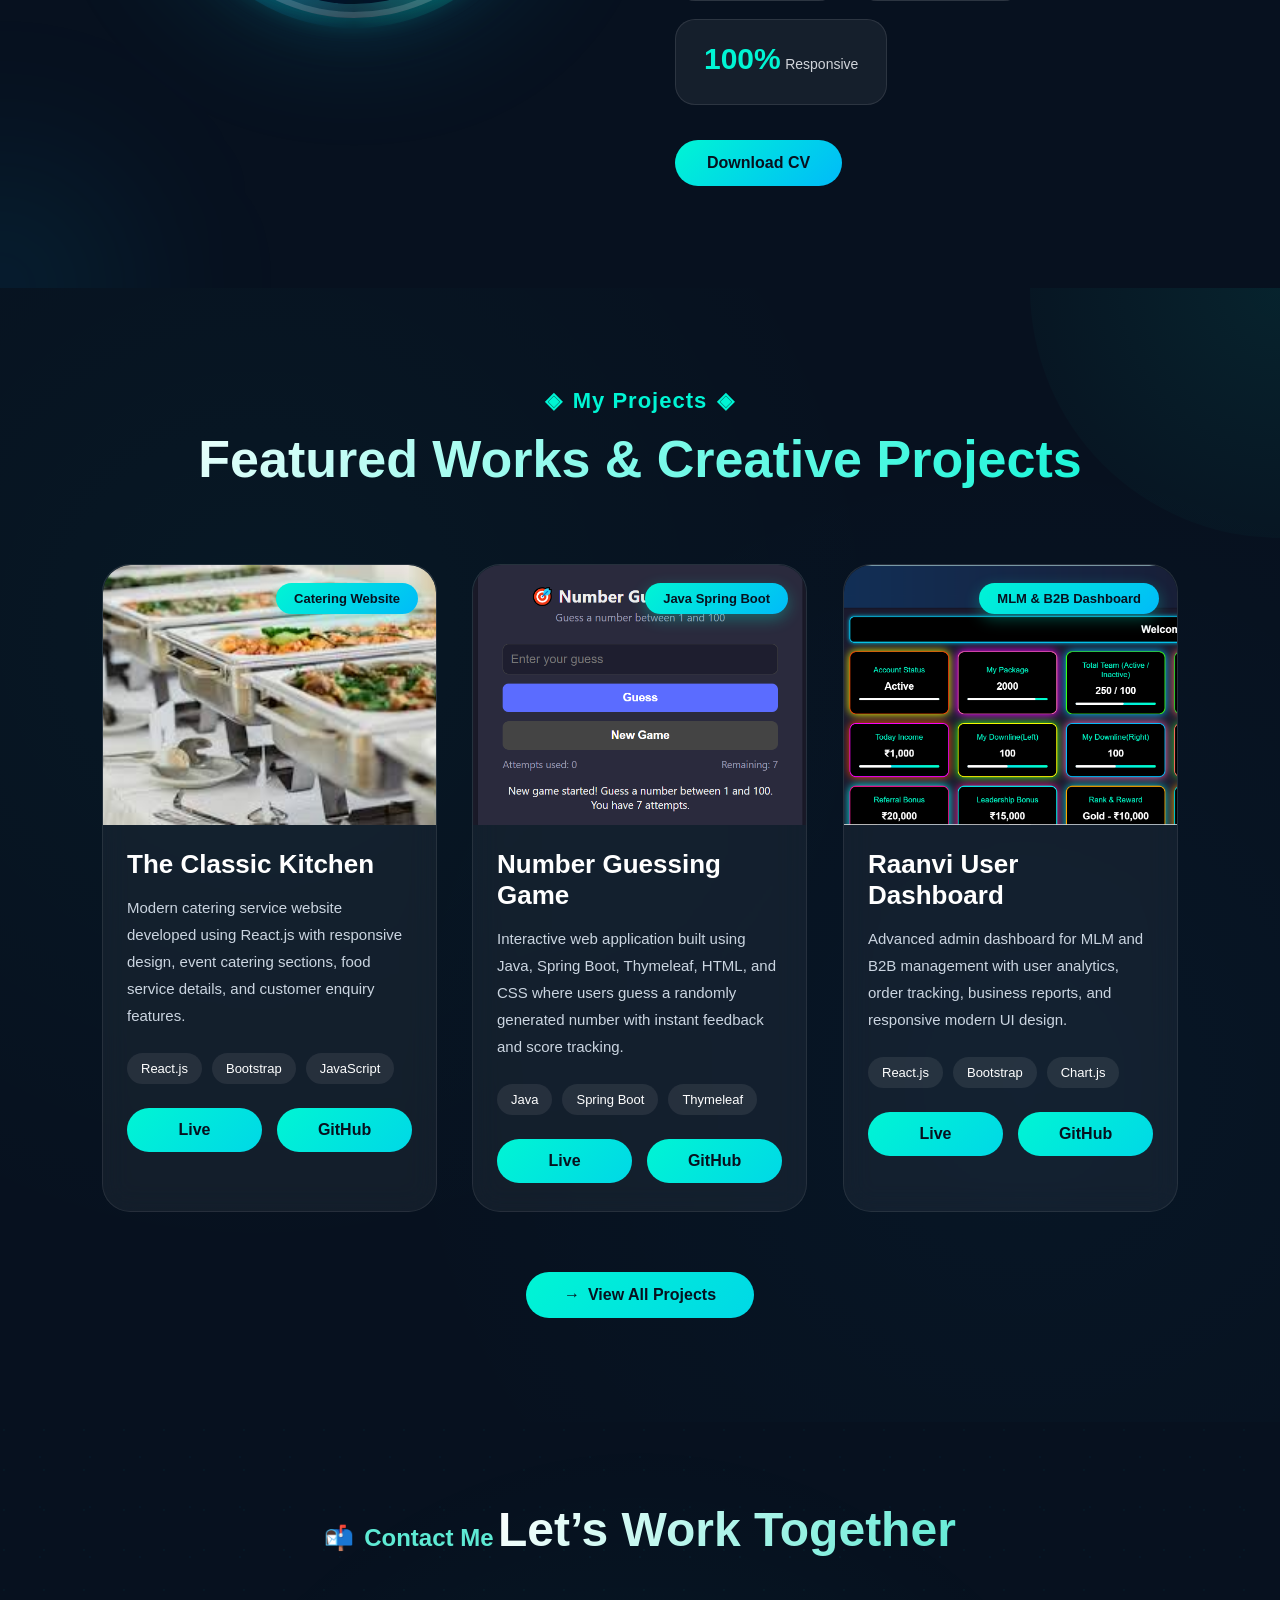
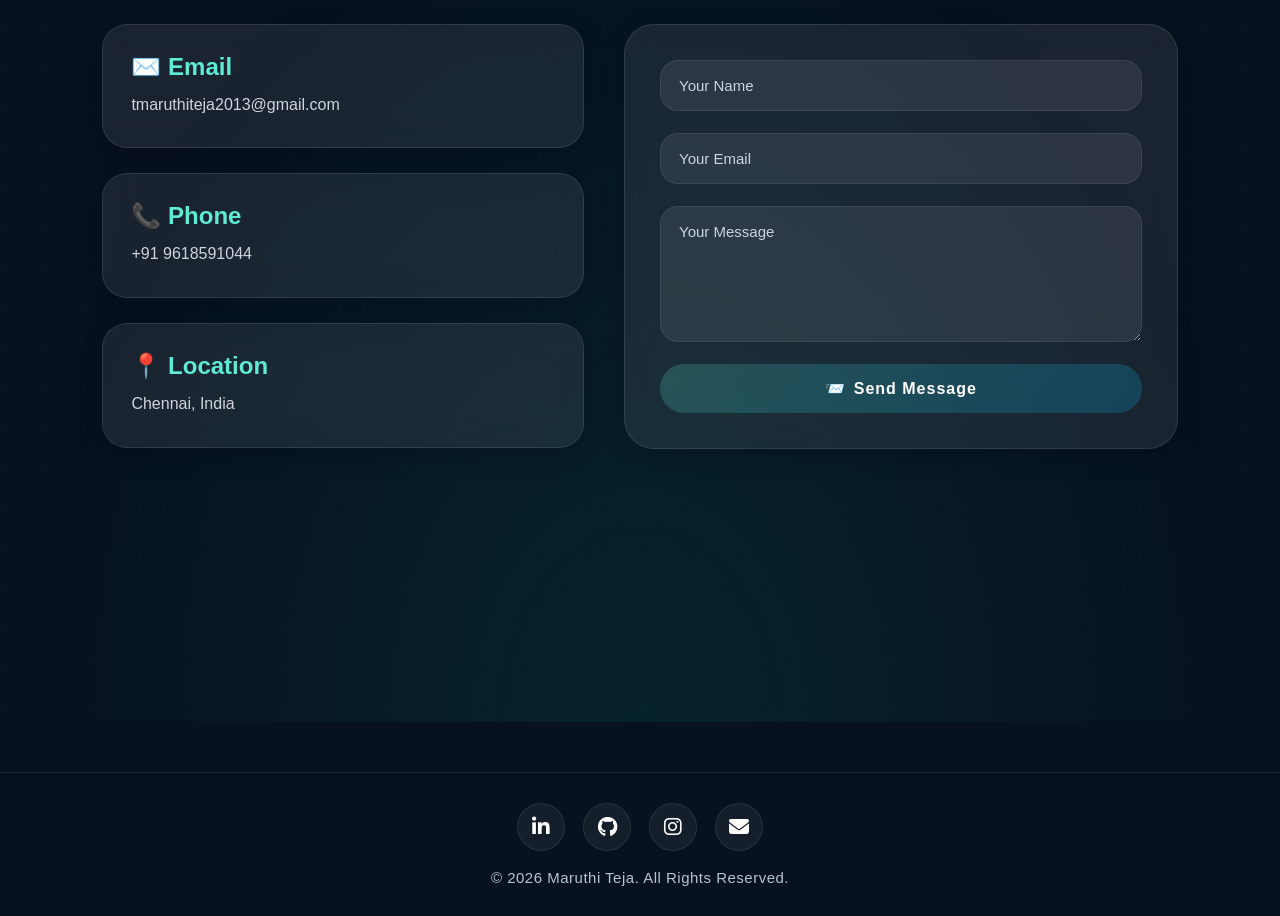
==== commit 8ee591cc: "Update latest changes" ====
--- a/index.html
+++ b/index.html
@@ -13,8 +13,8 @@
 <link rel="stylesheet" href="styles/contact.css">
 <link rel="stylesheet" href="styles/footer.css">
  
-    <link rel="stylesheet"
-    href="https://cdnjs.cloudflare.com/ajax/libs/font-awesome/6.5.1/css/all.min.css">
+<link rel="stylesheet"
+href="https://cdnjs.cloudflare.com/ajax/libs/font-awesome/6.7.2/css/all.min.css">
  <script>
       function sendToWhatsApp(e){
         e.preventDefault();
@@ -483,25 +483,25 @@
 
     <div class="footer-social">
 
-        <a href="https://www.linkedin.com/in/maruthi-teja-thamba/" target="_blank" aria-label="LinkedIn">
+        <a href="https://www.linkedin.com/in/maruthi-teja-thamba/" target="_blank">
             <i class="fab fa-linkedin-in"></i>
         </a>
 
-        <a href="https://github.com/tejagithub-02" target="_blank" aria-label="GitHub">
+        <a href="https://github.com/tejagithub-02" target="_blank">
             <i class="fab fa-github"></i>
         </a>
 
-        <a href="https://www.instagram.com/teja_thamba_06/" target="_blank" aria-label="Instagram">
+        <a href="https://www.instagram.com/teja_thamba_06/" target="_blank">
             <i class="fab fa-instagram"></i>
         </a>
 
-        <a href="mailto:tmaruthiteja2013@gmail.com" aria-label="Email">
+        <a href="mailto:tmaruthiteja2013@gmail.com">
             <i class="fas fa-envelope"></i>
         </a>
 
     </div>
 
-    <p>© 2026 Maruthi Teja</p>
+    <p>&copy; 2026 Maruthi Teja. All Rights Reserved.</p>
 
 </footer>
 </body>
--- a/styles/footer.css
+++ b/styles/footer.css
@@ -1,50 +1,25 @@
-<<<<<<< HEAD
-
+/* ==========================
+   FOOTER
+========================== */
 
 footer{
   width:100%;
-  padding:22px 10px;
-  text-align:center;
-
-  background:rgba(255,255,255,0.05);
-  backdrop-filter:blur(12px);
-
-  border-top:1px solid rgba(255,255,255,0.08);
-
-  margin-top:40px;
-}
-
-footer p{
-  color:#cbd5e1;
-  font-size:15px;
-  letter-spacing:.5px;
-}
-
-/* MOBILE */
-
-@media(max-width:768px){
-
-  footer{
-    padding:18px 8px;
-  }
-
-  footer p{
-    font-size:13px;
-  }
-
-=======
-footer{
   background:#07111f;
   padding:30px 20px;
+  margin-top:50px;
   text-align:center;
-  border-top:1px solid rgba(255,255,255,.08);
+  border-top:1px solid rgba(255,255,255,0.08);
+  backdrop-filter:blur(12px);
+  box-sizing:border-box;
 }
 
 .footer-social{
   display:flex;
   justify-content:center;
+  align-items:center;
   gap:18px;
   margin-bottom:18px;
+  flex-wrap:wrap;
 }
 
 .footer-social a{
@@ -55,17 +30,17 @@
   justify-content:center;
   align-items:center;
   text-decoration:none;
-  color:#fff;
-  background:rgba(255,255,255,.06);
-  border:1px solid rgba(255,255,255,.08);
+  color:#ffffff;
+  background:rgba(255,255,255,0.06);
+  border:1px solid rgba(255,255,255,0.08);
   font-size:20px;
-  transition:.35s ease;
+  transition:all .35s ease;
 }
 
 .footer-social a:hover{
   background:linear-gradient(135deg,#00f5d4,#00bbf9);
   color:#07111f;
-  transform:translateY(-6px) scale(1.08);
+  transform:translateY(-5px);
   box-shadow:0 10px 25px rgba(0,245,212,.35);
 }
 
@@ -73,5 +48,58 @@
   color:#b8c4d4;
   font-size:15px;
   letter-spacing:.5px;
->>>>>>> 813d2f2d2ba50f7e4a57b3e96895ef9a15c15b58
+  margin:0;
+}
+
+/* ==========================
+ TABLET
+========================== */
+
+@media (max-width:768px){
+
+  footer{
+      padding:25px 15px;
+  }
+
+  .footer-social{
+      gap:15px;
+  }
+
+  .footer-social a{
+      width:44px;
+      height:44px;
+      font-size:18px;
+  }
+
+  footer p{
+      font-size:14px;
+  }
+
+}
+
+/* ==========================
+ MOBILE
+========================== */
+
+@media (max-width:480px){
+
+  footer{
+      padding:20px 10px;
+  }
+
+  .footer-social{
+      gap:12px;
+  }
+
+  .footer-social a{
+      width:40px;
+      height:40px;
+      font-size:16px;
+  }
+
+  footer p{
+      font-size:13px;
+      line-height:1.6;
+  }
+
 }
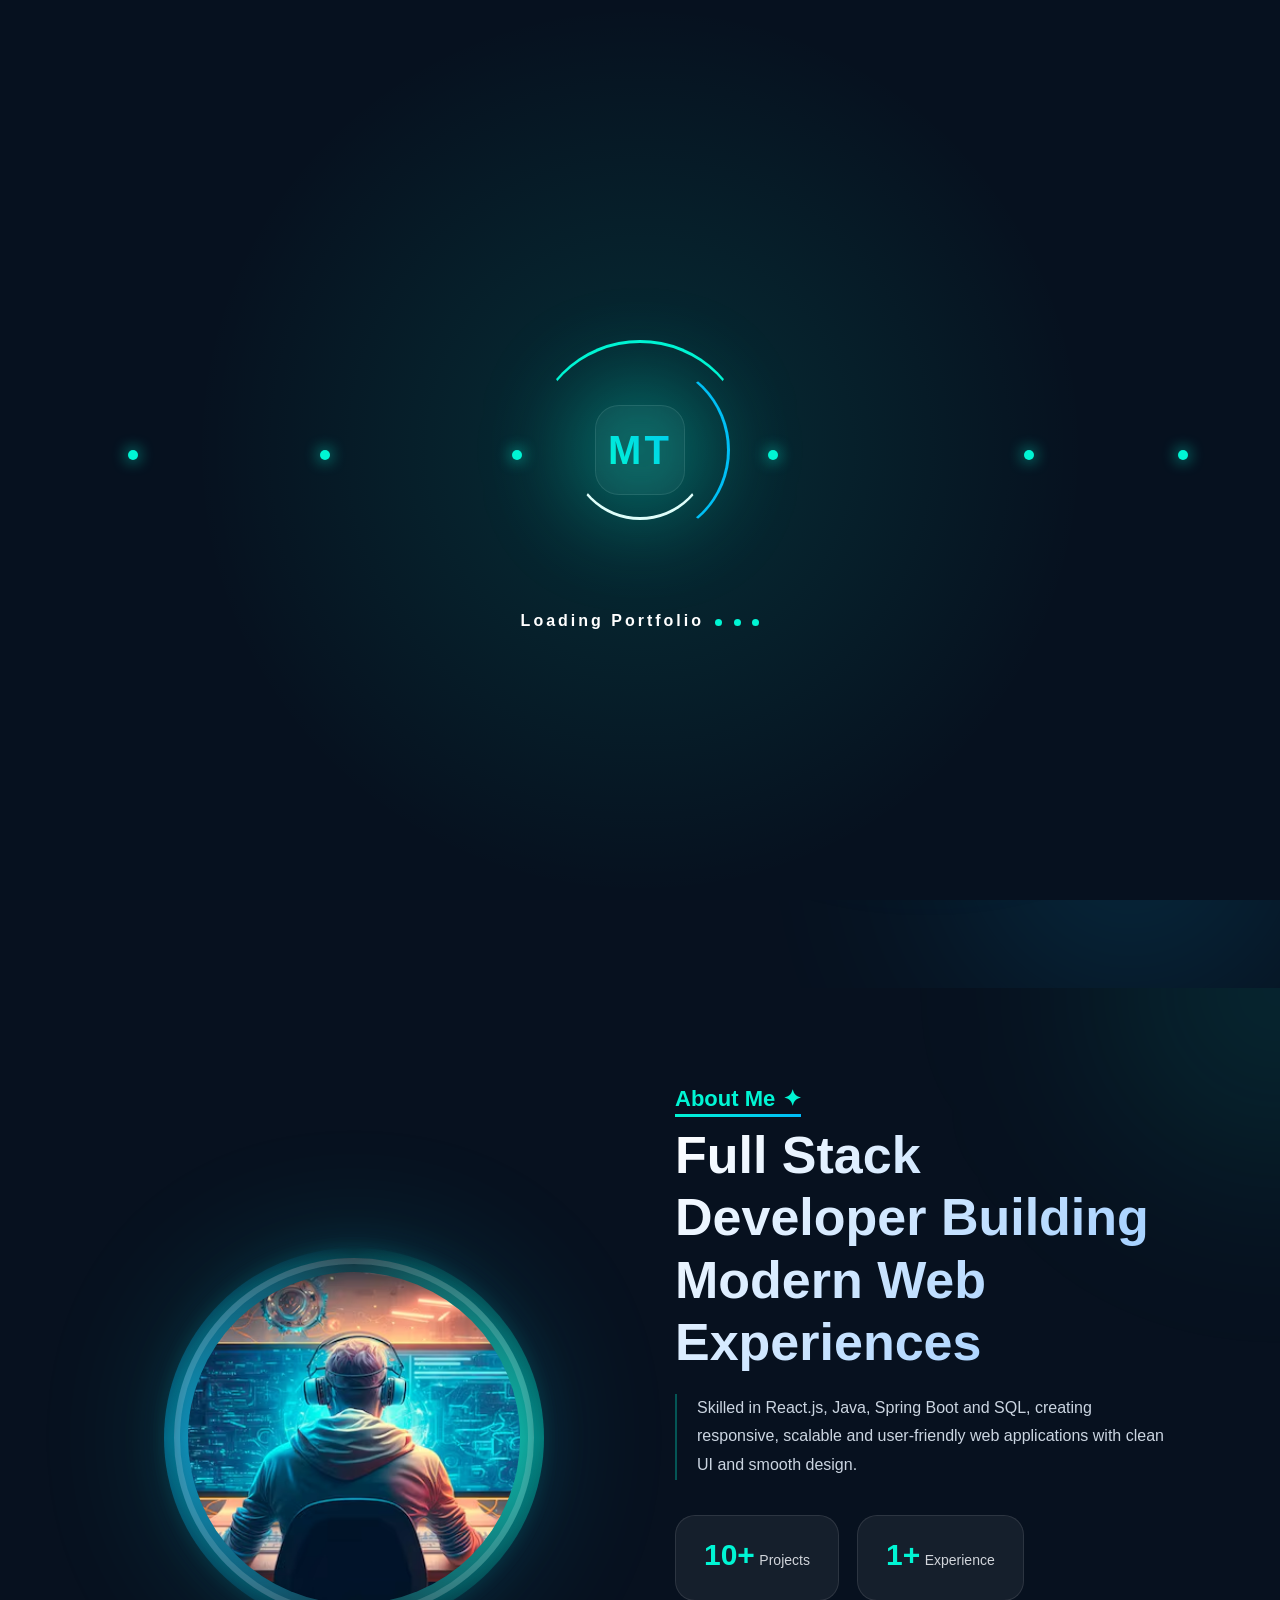
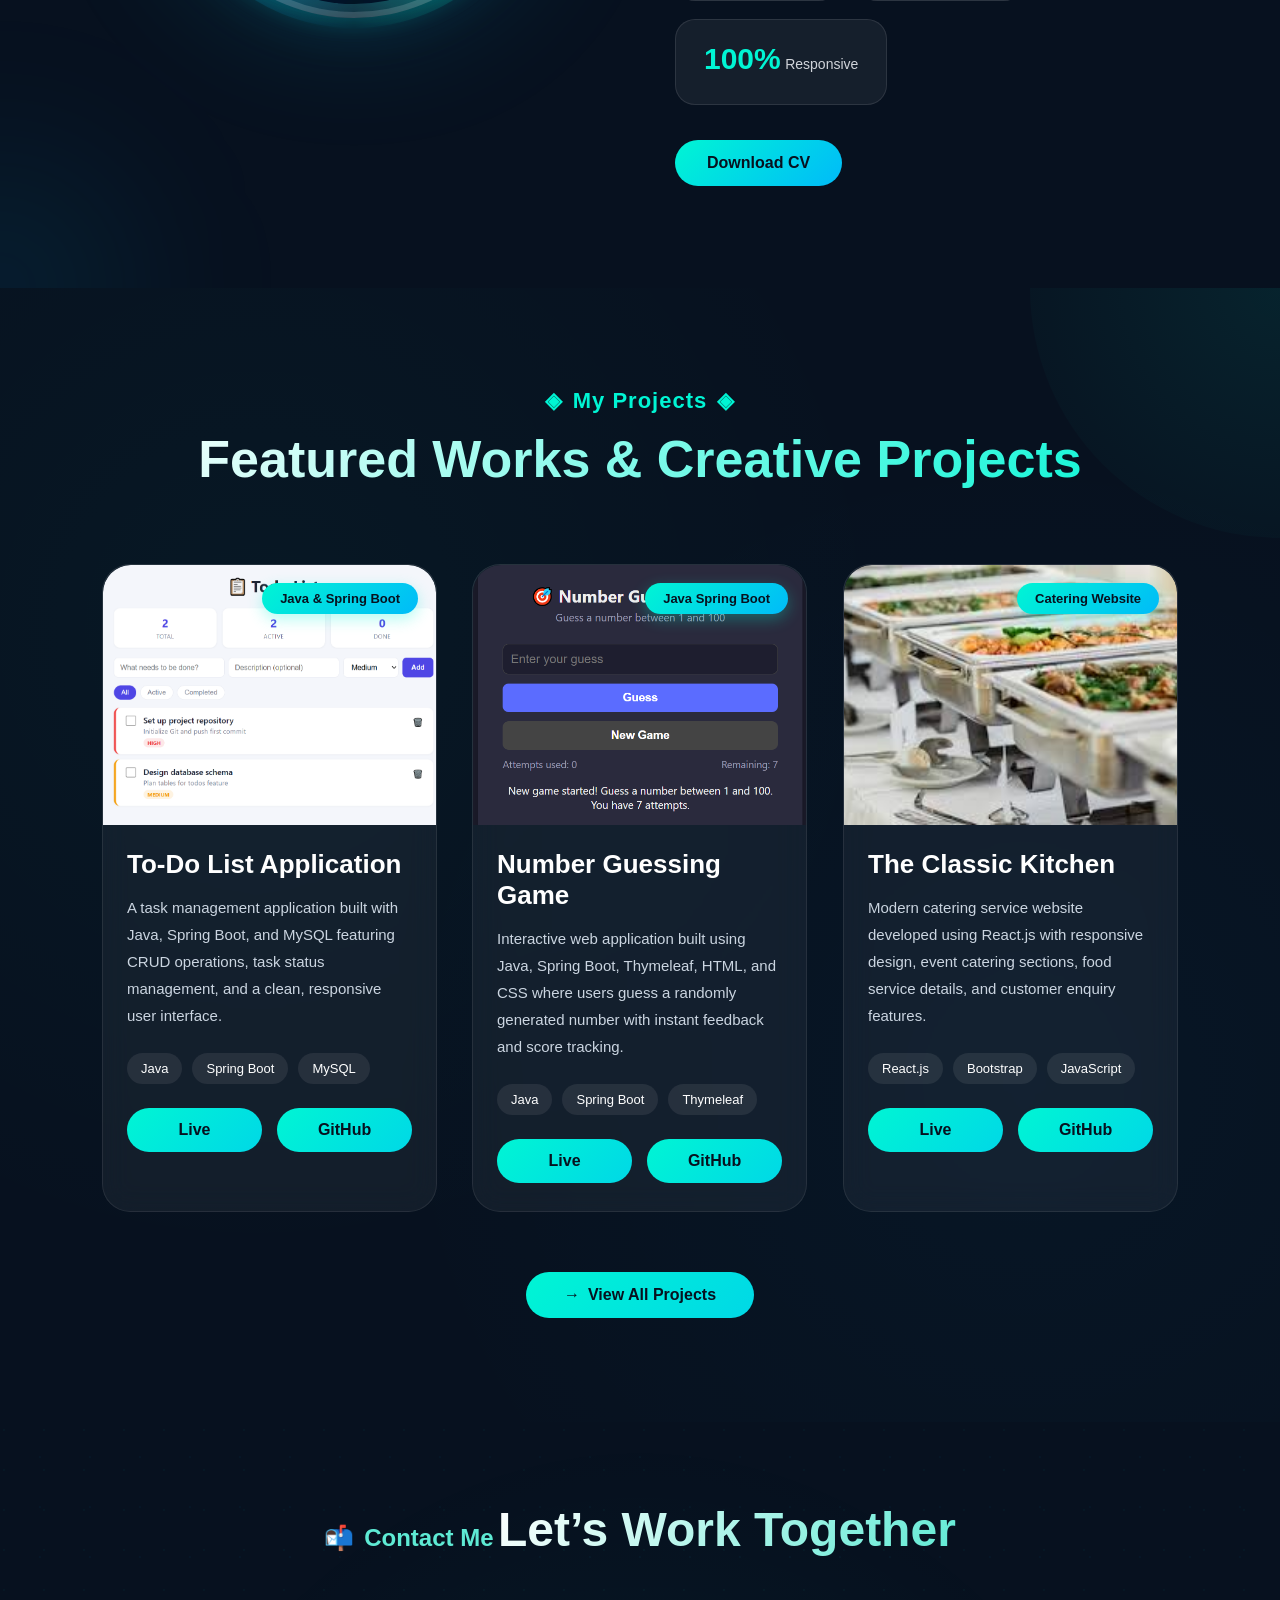
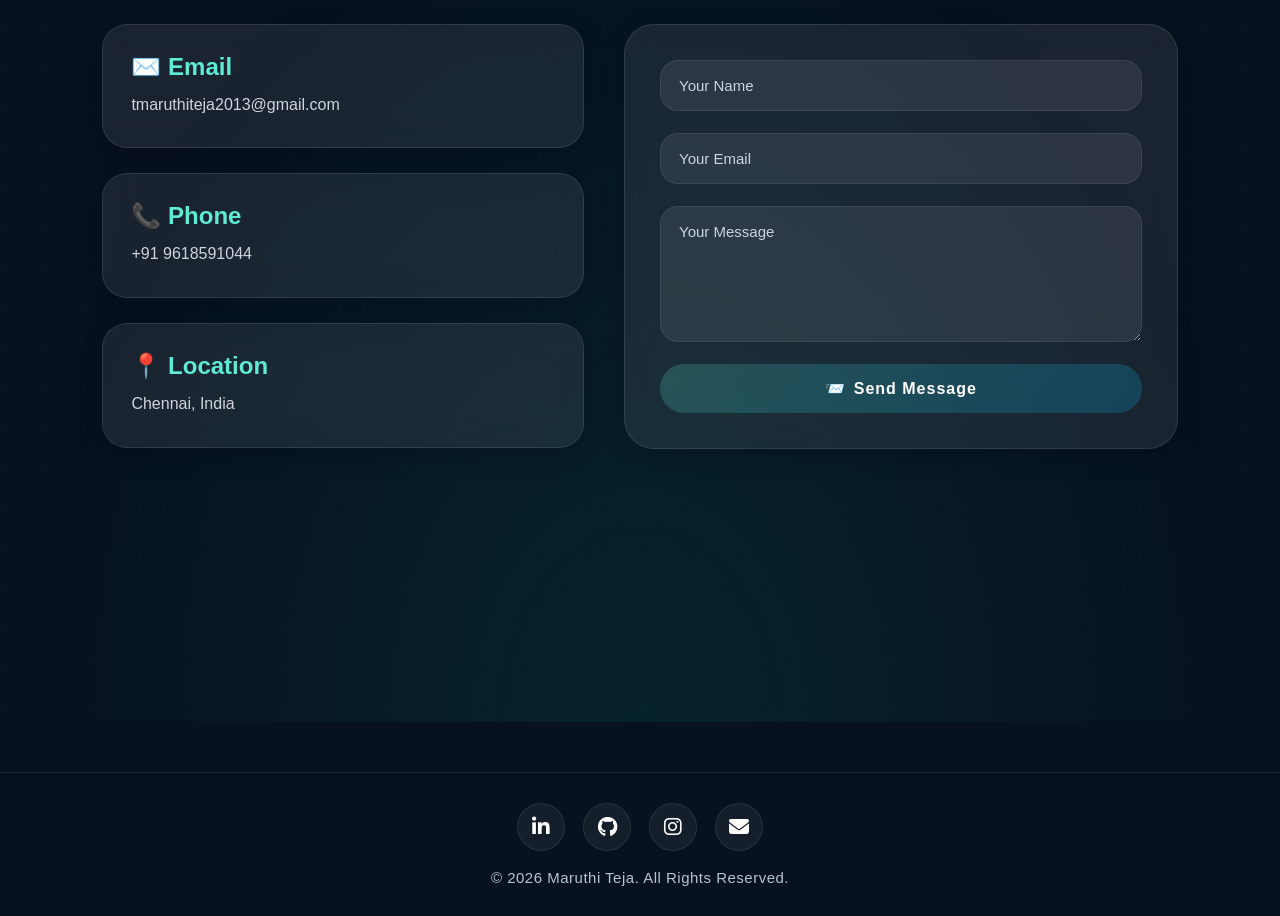
==== commit 98ad603c: "Update latest changes" ====
--- a/index.html
+++ b/index.html
@@ -329,32 +329,33 @@
   <div class="project-container">
 
     <!-- PROJECT 1 -->
-<div class="project-card">
-
-  <div class="tag">Catering Website</div>
-
-  <img src="images/catering.jfif" alt="The Classic Kitchen Website">
-
-  <h3>The Classic Kitchen</h3>
-
-  <p>
-    Modern catering service website developed using React.js
-    with responsive design, event catering sections,
-    food service details, and customer enquiry features.
-  </p>
-
-  <div class="tech">
-    <span>React.js</span>
-    <span>Bootstrap</span>
-    <span>JavaScript</span>
-  </div>
-
-  <div class="project-btns">
-    <a href="https://tckitchen.in" target="_blank">Live</a>
-    <a href="https://github.com/tejagithub-02/classic-kitchen">GitHub</a>
-  </div>
-
-</div>
+    <div class="project-card">
+
+      <div class="tag">Java & Spring Boot</div>
+    
+      <img src="images/to-do.png" alt="To-Do List Application">
+    
+      <h3>To-Do List Application</h3>
+    
+      <p>
+        A task management application built with Java, Spring Boot,
+        and MySQL featuring CRUD operations, task status management,
+        and a clean, responsive user interface.
+      </p>
+    
+      <div class="tech">
+        <span>Java</span>
+        <span>Spring Boot</span>
+        <span>MySQL</span>
+      </div>
+    
+      <div class="project-btns">
+        <a href="https://to-do-list-1r57.onrender.com/K" target="_blank">Live</a>
+        <a href="https://github.com/tejagithub-02/To-Do-List" target="_blank">GitHub</a>
+      </div>
+    
+    </div>
+
 
 <!-- PROJECT 2 -->
 <div class="project-card">
@@ -383,35 +384,36 @@
     </div>
   
   </div>
+    
+
     <!-- PROJECT 3 -->
+    
     <div class="project-card">
 
-      <div class="tag">MLM & B2B Dashboard</div>
-    
-      <img src="images/raanvi.png" alt="Raanvi User Dashboard">
-    
-      <h3>Raanvi User Dashboard</h3>
+      <div class="tag">Catering Website</div>
+    
+      <img src="images/catering.jfif" alt="The Classic Kitchen Website">
+    
+      <h3>The Classic Kitchen</h3>
     
       <p>
-        Advanced admin dashboard for MLM and B2B management
-        with user analytics, order tracking, business reports,
-        and responsive modern UI design.
+        Modern catering service website developed using React.js
+        with responsive design, event catering sections,
+        food service details, and customer enquiry features.
       </p>
     
       <div class="tech">
         <span>React.js</span>
         <span>Bootstrap</span>
-        <span>Chart.js</span>
+        <span>JavaScript</span>
       </div>
     
       <div class="project-btns">
-        <a href="https://raanvi-user.vercel.app/" target="_blank">Live</a>
-        <a href="https://github.com/tejagithub-02/raanvi-user">GitHub</a>
-      </div>
-    
-    </div>
-
-    
+        <a href="https://tckitchen.in" target="_blank">Live</a>
+        <a href="https://github.com/tejagithub-02/classic-kitchen">GitHub</a>
+      </div>
+    
+    </div>
 
   </div>
 
